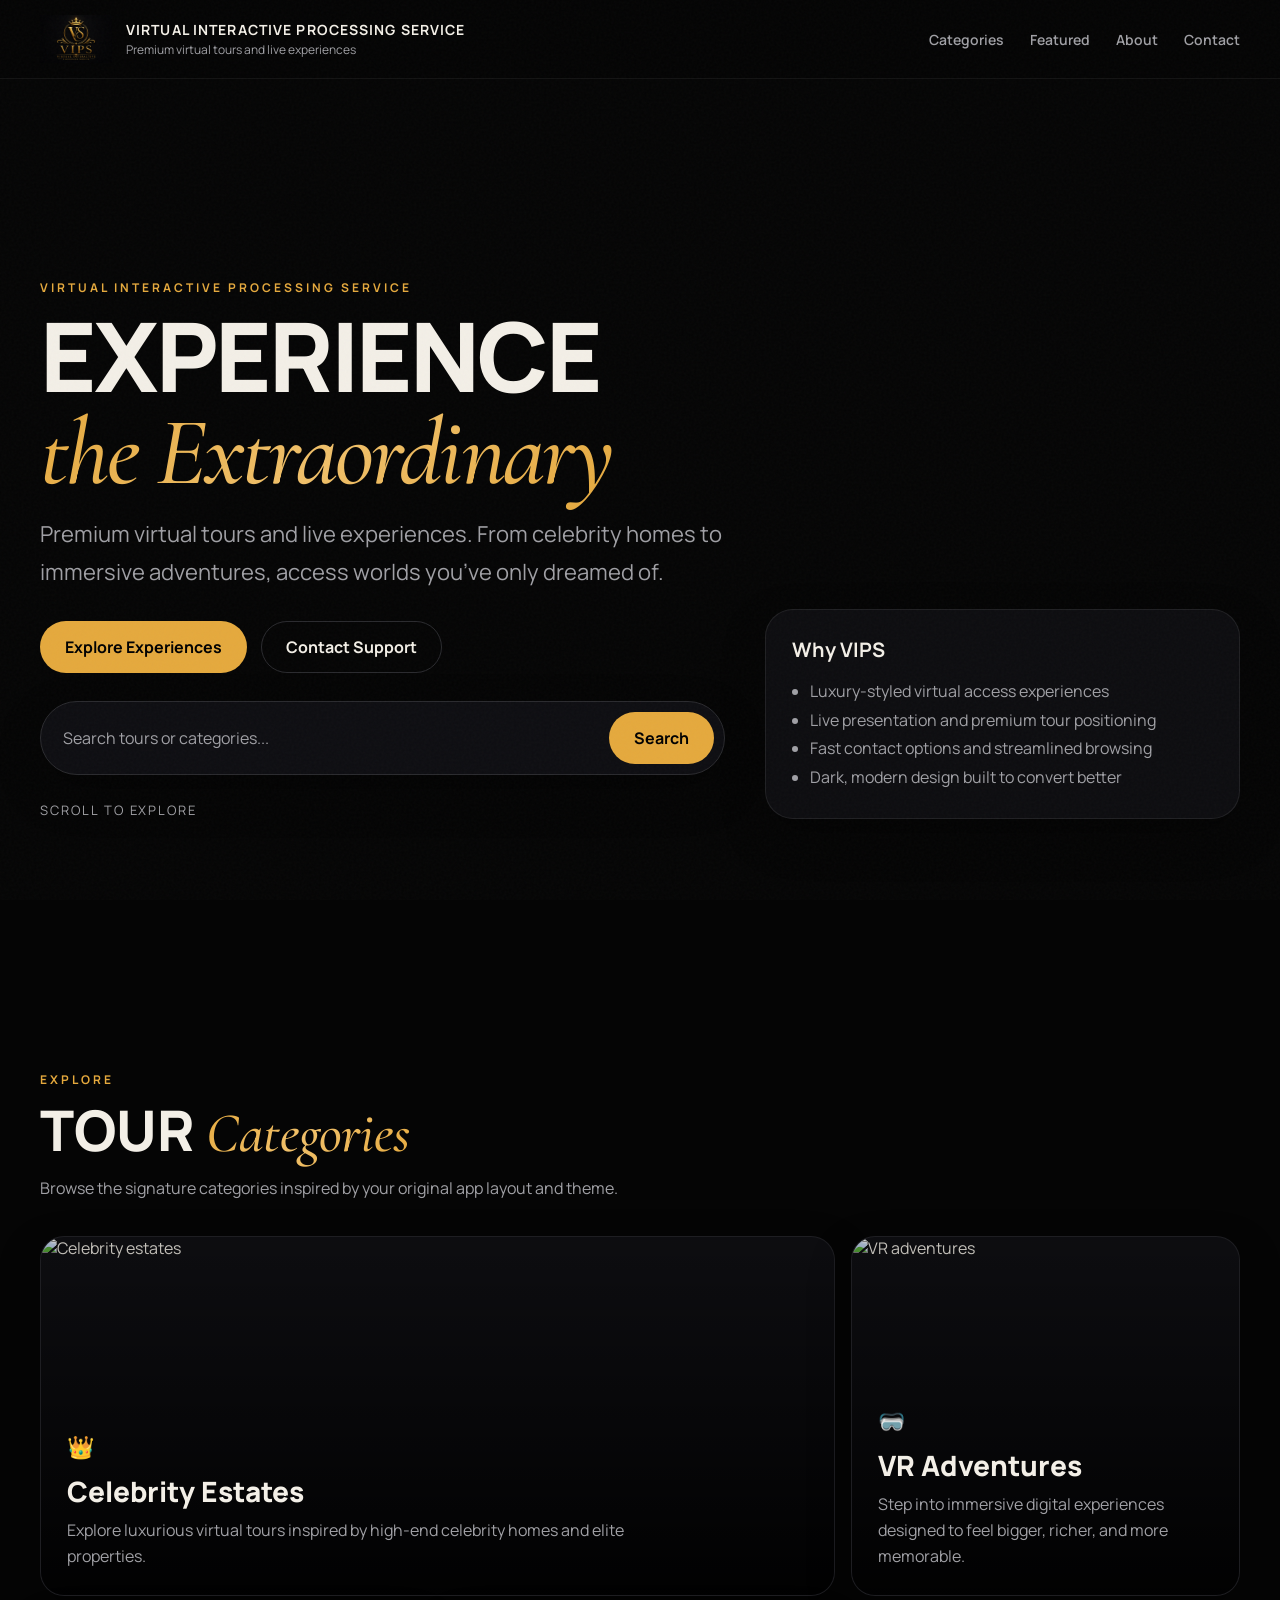
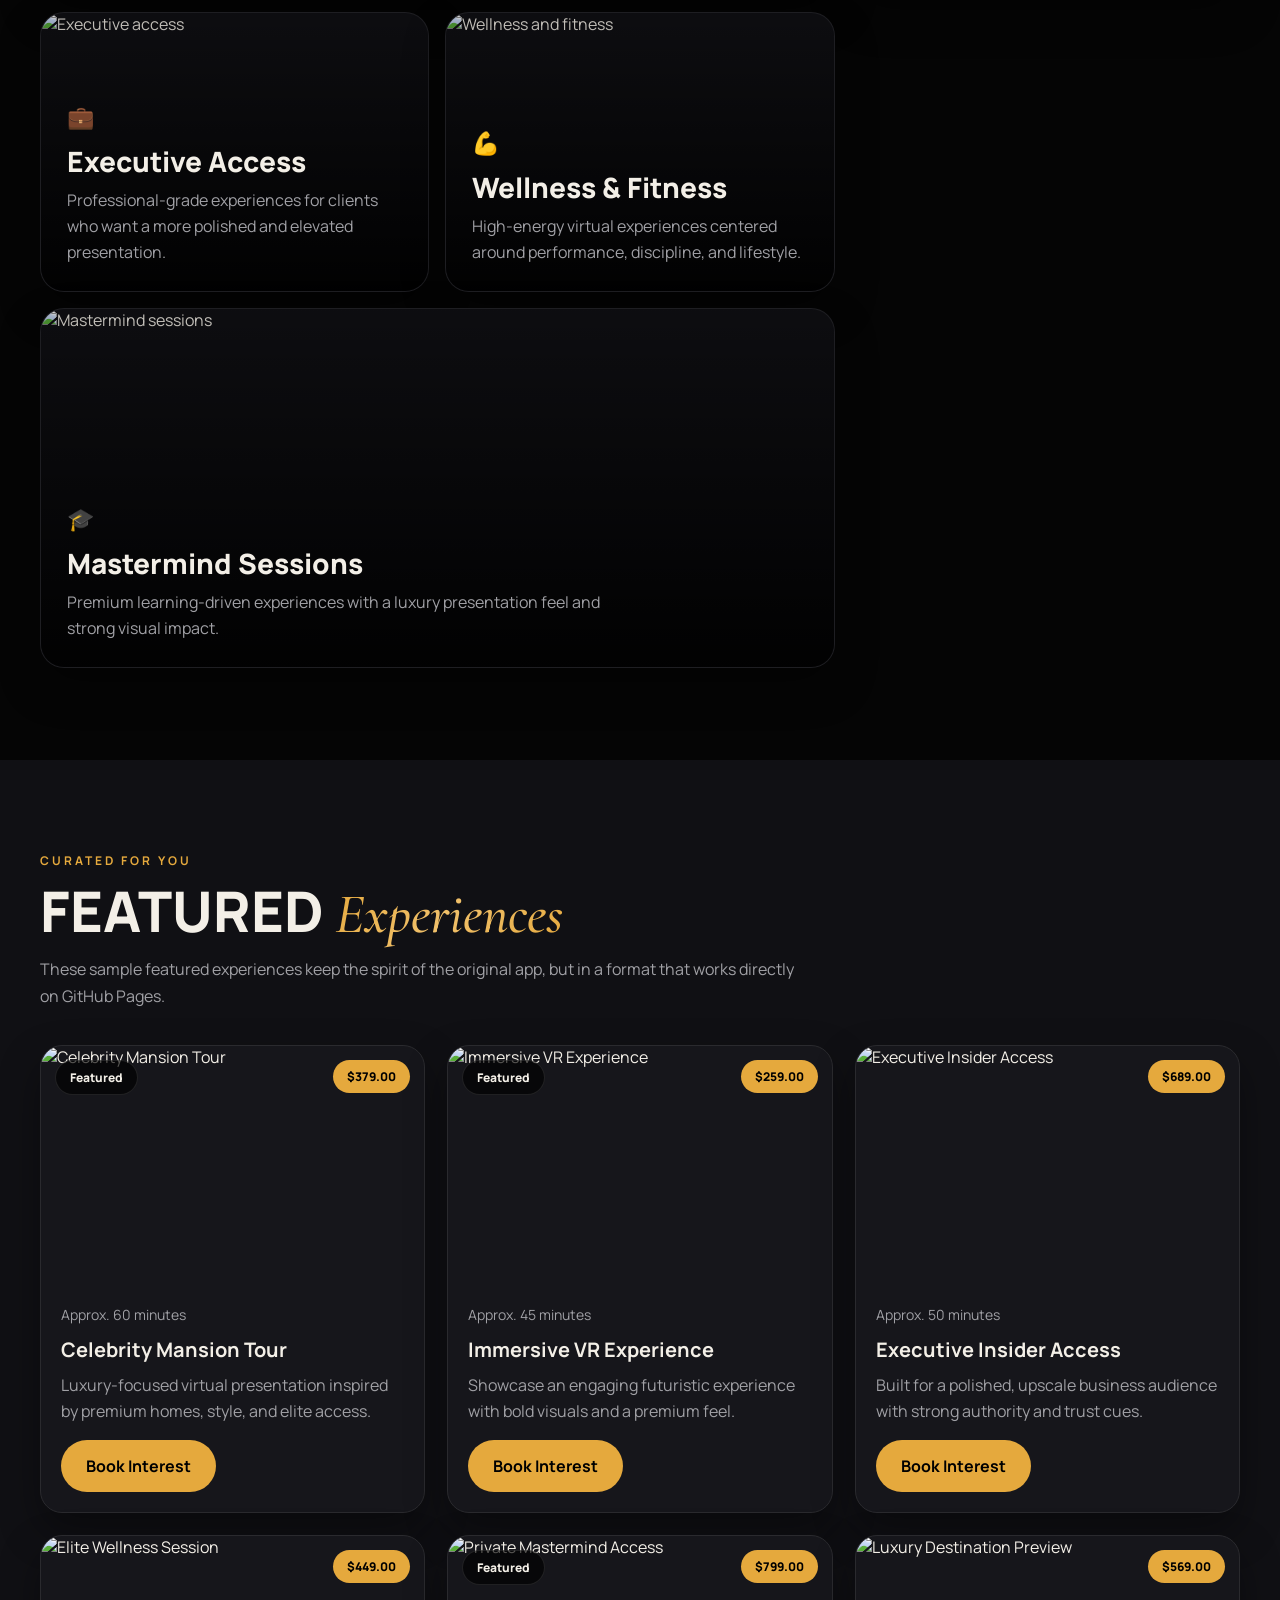
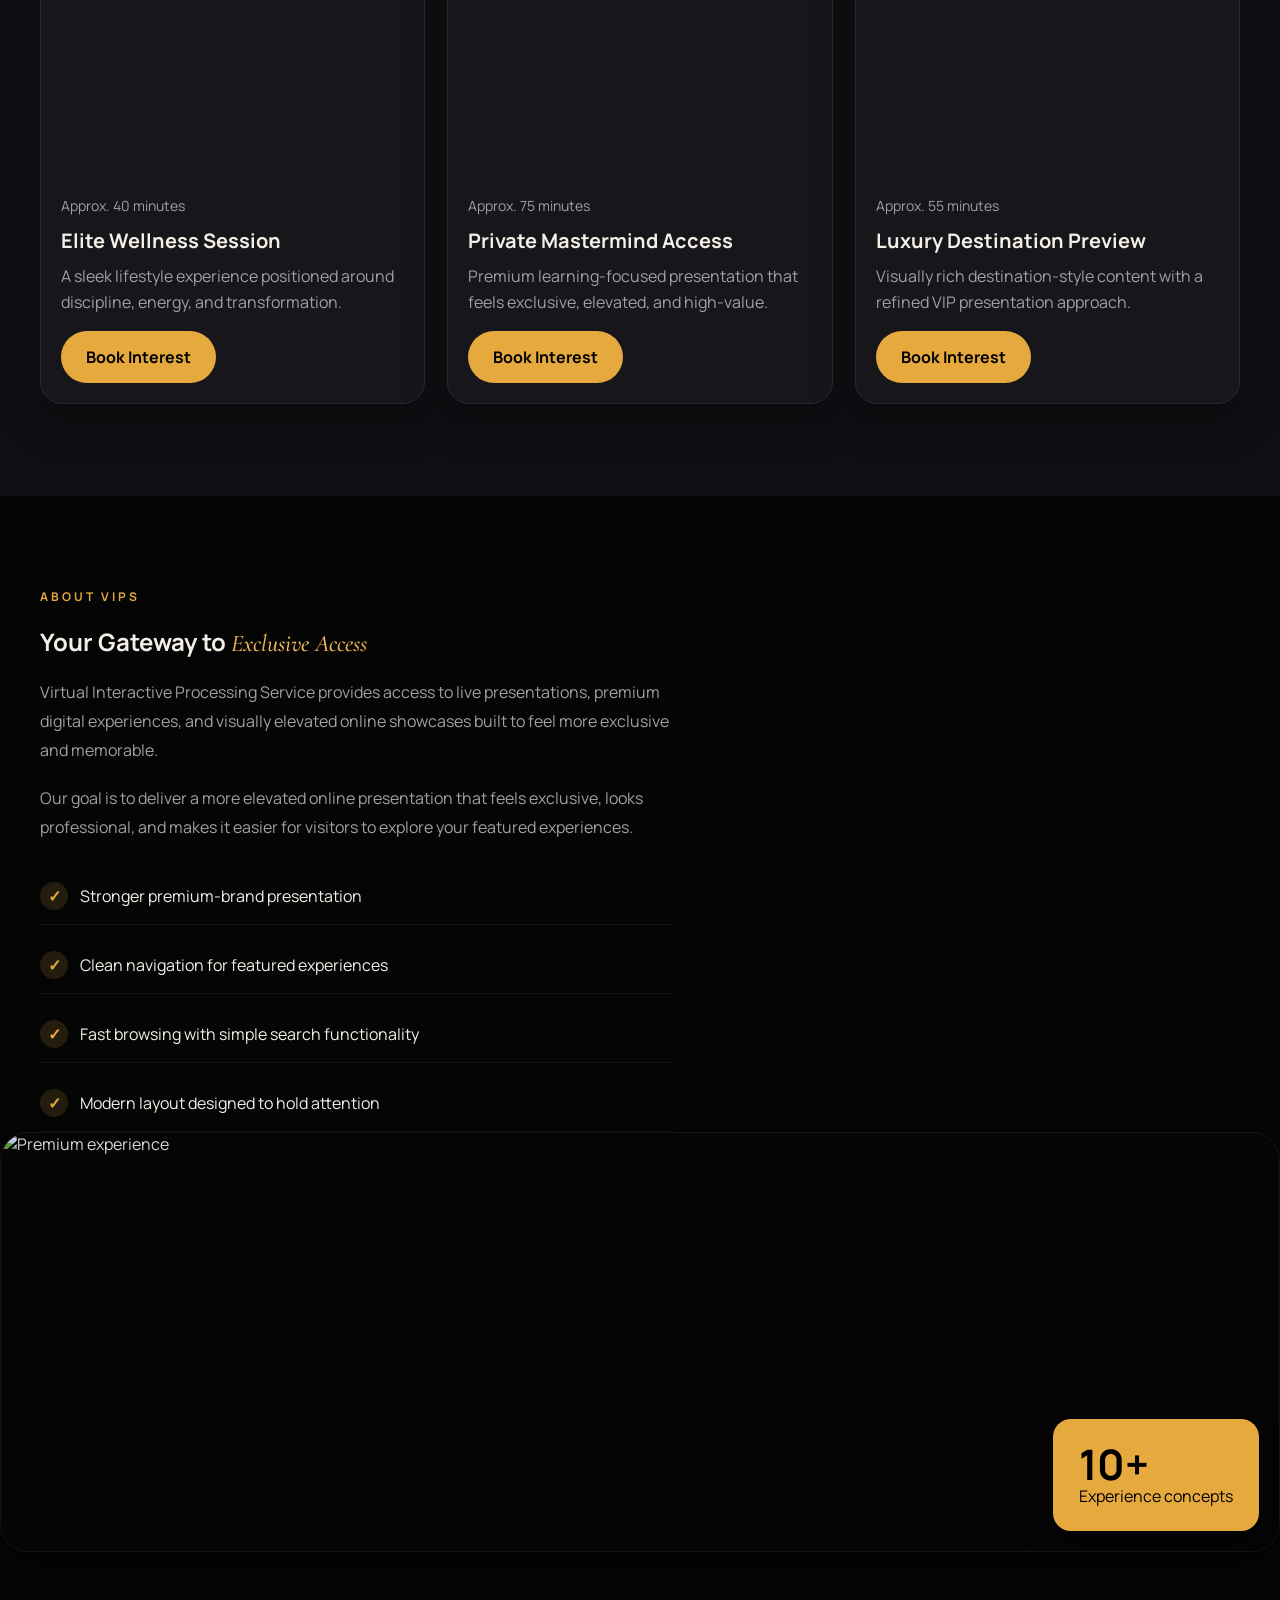
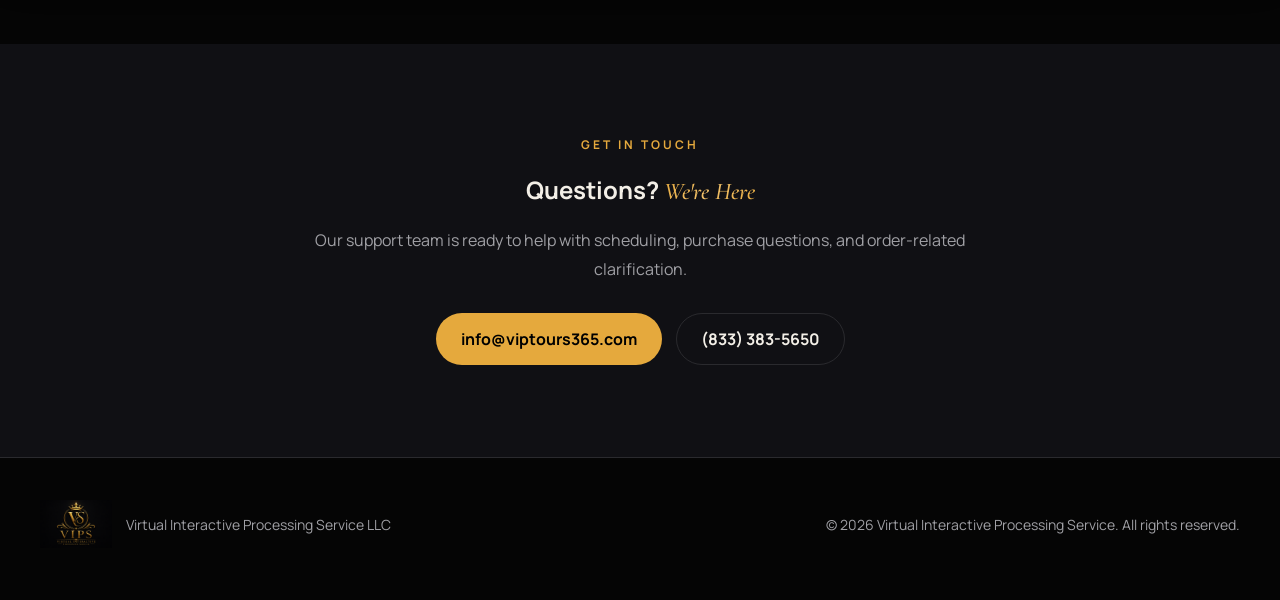
==== index.html @ 635c2eee "Update index.html" ====
<!DOCTYPE html>
<html lang="en">
<head>
  <meta charset="UTF-8" />
  <meta name="viewport" content="width=device-width, initial-scale=1.0" />
  <title>VIPS | Virtual Interactive Processing Service</title>
  <meta name="description" content="Premium virtual tours and live experiences by Virtual Interactive Processing Service." />
  <link rel="preconnect" href="https://fonts.googleapis.com">
  <link rel="preconnect" href="https://fonts.gstatic.com" crossorigin>
  <link href="https://fonts.googleapis.com/css2?family=Cormorant+Garamond:wght@400;500;600;700&family=Manrope:wght@300;400;500;600;700;800&display=swap" rel="stylesheet">
  <style>
    :root {
      --background: #050505;
      --surface: #101014;
      --surface-2: #16161b;
      --primary: #E5A93D;
      --secondary: #222226;
      --text-primary: #F3EFE7;
      --text-secondary: #A0A0A5;
      --border: #2A2A2E;
      --accent-hover: #F0C06A;
      --success: #6ee7b7;
      --danger: #f87171;
      --shadow: 0 18px 40px rgba(0,0,0,.35);
    }

    * { box-sizing: border-box; }

    html { scroll-behavior: smooth; }

    body {
      margin: 0;
      font-family: 'Manrope', sans-serif;
      background: var(--background);
      color: var(--text-primary);
      -webkit-font-smoothing: antialiased;
      -moz-osx-font-smoothing: grayscale;
      overflow-x: hidden;
    }

    body::before {
      content: "";
      position: fixed;
      inset: 0;
      pointer-events: none;
      opacity: 0.03;
      background-image: url("data:image/svg+xml,%3Csvg viewBox='0 0 400 400' xmlns='http://www.w3.org/2000/svg'%3E%3Cfilter id='noiseFilter'%3E%3CfeTurbulence type='fractalNoise' baseFrequency='0.9' numOctaves='4' stitchTiles='stitch'/%3E%3C/filter%3E%3Crect width='100%25' height='100%25' filter='url(%23noiseFilter)'/%3E%3C/svg%3E");
      z-index: 9999;
    }

    img {
      max-width: 100%;
      display: block;
    }

    a {
      color: inherit;
      text-decoration: none;
    }

    button, input {
      font: inherit;
    }

    .container {
      width: min(1200px, calc(100% - 40px));
      margin: 0 auto;
    }

    .font-heading {
      font-family: 'Manrope', sans-serif;
    }

    .font-elegant {
      font-family: 'Cormorant Garamond', serif;
    }

    .text-gold-gradient {
      background: linear-gradient(135deg, #E5A93D 0%, #F0C06A 50%, #E5A93D 100%);
      -webkit-background-clip: text;
      -webkit-text-fill-color: transparent;
      background-clip: text;
    }

    .section-label {
      font-size: 12px;
      text-transform: uppercase;
      letter-spacing: .25em;
      color: var(--primary);
      margin-bottom: 14px;
      font-weight: 700;
    }

    .btn-primary,
    .btn-secondary {
      display: inline-flex;
      align-items: center;
      justify-content: center;
      gap: 10px;
      border-radius: 999px;
      padding: 14px 24px;
      font-weight: 700;
      transition: .25s ease;
      cursor: pointer;
      border: 1px solid transparent;
    }

    .btn-primary {
      background: var(--primary);
      color: #000;
    }

    .btn-primary:hover {
      background: var(--accent-hover);
      transform: translateY(-2px);
    }

    .btn-secondary {
      background: transparent;
      color: var(--text-primary);
      border-color: var(--border);
    }

    .btn-secondary:hover {
      border-color: var(--primary);
      color: var(--primary);
      transform: translateY(-2px);
    }

    .site-header {
      position: sticky;
      top: 0;
      z-index: 1000;
      background: rgba(5,5,5,.82);
      backdrop-filter: blur(20px);
      -webkit-backdrop-filter: blur(20px);
      border-bottom: 1px solid rgba(255,255,255,.06);
    }

    .site-header .container {
      min-height: 78px;
      display: flex;
      align-items: center;
      justify-content: space-between;
      gap: 20px;
    }

    .brand {
      display: flex;
      align-items: center;
      gap: 14px;
      min-width: 0;
    }
  .site-logo {
    width: 72px;
    height: 72px;
    object-fit: contain;
    display: block;
  }
    
    .brand-mark {
      font-size: 34px;
      font-style: italic;
      line-height: 1;
    }

    .brand-text {
      display: flex;
      flex-direction: column;
      gap: 2px;
    }

    .brand-title {
      font-weight: 700;
      font-size: 14px;
      letter-spacing: .08em;
      text-transform: uppercase;
    }

    .brand-subtitle {
      color: var(--text-secondary);
      font-size: 12px;
    }

    .nav {
      display: flex;
      align-items: center;
      gap: 26px;
      flex-wrap: wrap;
      justify-content: flex-end;
    }

    .nav a {
      color: var(--text-secondary);
      font-weight: 600;
      font-size: 14px;
      transition: color .2s ease;
    }

    .nav a:hover {
      color: var(--primary);
    }

    .hero {
      position: relative;
      min-height: 100svh;
      display: flex;
      align-items: center;
      padding: 110px 0 70px;
      background:
        linear-gradient(to bottom, rgba(5,5,5,.35) 0%, rgba(5,5,5,.72) 56%, rgba(5,5,5,1) 100%),
        url('https://images.unsplash.com/photo-1588336443962-49d88df004a1?auto=format&fit=crop&w=1600&q=80') center/cover no-repeat;
    }

    .hero-grid {
      display: grid;
      grid-template-columns: 1.3fr .9fr;
      gap: 40px;
      align-items: end;
    }

    .hero-copy h1 {
      margin: 0 0 18px;
      font-size: clamp(48px, 8vw, 96px);
      line-height: .95;
      text-transform: uppercase;
      font-weight: 900;
      letter-spacing: -.03em;
    }

    .hero-copy p {
      color: var(--text-secondary);
      font-size: clamp(18px, 2.4vw, 22px);
      line-height: 1.7;
      max-width: 700px;
      margin: 0 0 30px;
    }

    .hero-actions {
      display: flex;
      flex-wrap: wrap;
      gap: 14px;
      margin-bottom: 28px;
    }

    .search-bar {
      display: flex;
      align-items: center;
      gap: 12px;
      width: min(760px, 100%);
      background: rgba(16,16,20,.92);
      border: 1px solid var(--border);
      border-radius: 999px;
      padding: 10px 10px 10px 20px;
      box-shadow: var(--shadow);
    }

    .search-bar input {
      flex: 1;
      min-width: 0;
      background: transparent;
      color: var(--text-primary);
      border: none;
      outline: none;
      font-size: 16px;
    }

    .search-bar input::placeholder {
      color: var(--text-secondary);
    }

    .hero-card {
      background: rgba(16,16,20,.82);
      border: 1px solid rgba(255,255,255,.08);
      border-radius: 28px;
      padding: 26px;
      box-shadow: var(--shadow);
    }

    .hero-card h3 {
      margin: 0 0 14px;
      font-size: 20px;
    }

    .hero-card ul {
      margin: 0;
      padding-left: 18px;
      color: var(--text-secondary);
      line-height: 1.8;
    }

    .scroll-indicator {
      margin-top: 26px;
      color: var(--text-secondary);
      font-size: 13px;
      letter-spacing: .15em;
      text-transform: uppercase;
    }

    section {
      padding: 92px 0;
    }

    .section-head {
      margin-bottom: 34px;
    }

    .section-head h2 {
      margin: 0;
      font-size: clamp(34px, 5vw, 56px);
      line-height: 1;
      font-weight: 900;
      text-transform: uppercase;
    }

    .section-head p {
      color: var(--text-secondary);
      max-width: 760px;
      line-height: 1.7;
      margin-top: 14px;
    }

    .bento-grid {
      display: grid;
      grid-template-columns: repeat(12, 1fr);
      gap: 16px;
    }

    .category-card {
      position: relative;
      overflow: hidden;
      border-radius: 24px;
      min-height: 280px;
      background: var(--surface);
      border: 1px solid rgba(255,255,255,.06);
      box-shadow: var(--shadow);
      display: flex;
      align-items: end;
      transition: transform .3s ease, box-shadow .3s ease;
    }

    .category-card:hover {
      transform: translateY(-4px);
      box-shadow: 0 24px 48px rgba(0,0,0,.45);
    }

    .category-card.large {
      grid-column: span 8;
      min-height: 360px;
    }

    .category-card.small {
      grid-column: span 4;
    }

    .category-card img {
      position: absolute;
      inset: 0;
      width: 100%;
      height: 100%;
      object-fit: cover;
      transition: transform .6s ease;
    }

    .category-card:hover img {
      transform: scale(1.05);
    }

    .category-card::after {
      content: "";
      position: absolute;
      inset: 0;
      background: linear-gradient(to top, rgba(0,0,0,.92), rgba(0,0,0,.18));
    }

    .category-content {
      position: relative;
      z-index: 1;
      padding: 26px;
      width: 100%;
    }

    .category-icon {
      font-size: 22px;
      margin-bottom: 10px;
    }

    .category-content h3 {
      margin: 0 0 8px;
      font-size: 28px;
      font-weight: 800;
    }

    .category-content p {
      margin: 0;
      color: var(--text-secondary);
      max-width: 560px;
      line-height: 1.6;
    }

    .featured {
      background: var(--surface);
    }

    .tour-grid {
      display: grid;
      grid-template-columns: repeat(3, 1fr);
      gap: 22px;
    }

    .tour-card {
      background: var(--surface-2);
      border: 1px solid var(--border);
      border-radius: 22px;
      overflow: hidden;
      box-shadow: var(--shadow);
      transition: transform .25s ease, border-color .25s ease;
    }

    .tour-card:hover {
      transform: translateY(-4px);
      border-color: rgba(229,169,61,.35);
    }

    .tour-card-image {
      position: relative;
      aspect-ratio: 16/10;
      overflow: hidden;
    }

    .tour-card-image img {
      width: 100%;
      height: 100%;
      object-fit: cover;
      transition: transform .5s ease;
    }

    .tour-card:hover .tour-card-image img {
      transform: scale(1.05);
    }

    .price-tag,
    .featured-tag {
      position: absolute;
      top: 14px;
      padding: 8px 14px;
      border-radius: 999px;
      font-size: 12px;
      font-weight: 800;
    }

    .price-tag {
      right: 14px;
      background: var(--primary);
      color: #000;
    }

    .featured-tag {
      left: 14px;
      background: rgba(0,0,0,.65);
      color: var(--text-primary);
      border: 1px solid rgba(255,255,255,.1);
    }

    .tour-body {
      padding: 20px;
    }

    .tour-meta {
      color: var(--text-secondary);
      font-size: 14px;
      margin-bottom: 12px;
    }

    .tour-card h3 {
      margin: 0 0 10px;
      font-size: 20px;
    }

    .tour-card p {
      margin: 0 0 16px;
      color: var(--text-secondary);
      line-height: 1.6;
    }

    .tour-actions {
      display: flex;
      gap: 10px;
      flex-wrap: wrap;
    }

    .about-grid {
      display: grid;
      grid-template-columns: 1.1fr .9fr;
      gap: 50px;
      align-items: center;
    }

    .about-copy p {
      color: var(--text-secondary);
      line-height: 1.8;
      margin-bottom: 20px;
    }

    .highlight-list {
      display: grid;
      gap: 12px;
      margin-top: 26px;
    }

    .highlight-item {
      display: flex;
      align-items: center;
      gap: 12px;
      padding: 14px 0;
      border-bottom: 1px solid rgba(255,255,255,.06);
      color: var(--text-primary);
    }

    .check {
      width: 28px;
      height: 28px;
      border-radius: 50%;
      display: inline-flex;
      align-items: center;
      justify-content: center;
      background: rgba(229,169,61,.14);
      color: var(--primary);
      flex: 0 0 auto;
      font-weight: 800;
    }

    .about-visual {
      position: relative;
      min-height: 420px;
      border-radius: 28px;
      overflow: hidden;
      box-shadow: var(--shadow);
      border: 1px solid rgba(255,255,255,.06);
    }

    .about-visual img {
      position: absolute;
      inset: 0;
      width: 100%;
      height: 100%;
      object-fit: cover;
    }

    .about-visual::after {
      content: "";
      position: absolute;
      inset: 0;
      background: linear-gradient(to top, rgba(5,5,5,.88), rgba(5,5,5,.08));
    }

    .stat-box {
      position: absolute;
      right: 20px;
      bottom: 20px;
      z-index: 1;
      background: var(--primary);
      color: #000;
      padding: 24px 26px;
      border-radius: 18px;
      min-width: 150px;
      box-shadow: 0 18px 30px rgba(0,0,0,.35);
    }

    .stat-box strong {
      display: block;
      font-size: 42px;
      line-height: 1;
    }

    .contact {
      background: var(--surface);
      text-align: center;
    }

    .contact p {
      color: var(--text-secondary);
      max-width: 700px;
      margin: 14px auto 30px;
      line-height: 1.8;
    }

    .contact-actions {
      display: flex;
      flex-wrap: wrap;
      justify-content: center;
      gap: 14px;
    }

    .site-footer {
      padding: 30px 0 40px;
      border-top: 1px solid var(--border);
    }

    .footer-row {
      display: flex;
      align-items: center;
      justify-content: space-between;
      gap: 16px;
      flex-wrap: wrap;
    }

    .footer-row p,
    .footer-row span {
      color: var(--text-secondary);
      font-size: 14px;
      margin: 0;
    }

    .hidden {
      display: none !important;
    }

    .empty-state {
      padding: 26px;
      background: rgba(255,255,255,.03);
      border: 1px solid rgba(255,255,255,.06);
      border-radius: 18px;
      color: var(--text-secondary);
      text-align: center;
      margin-top: 18px;
    }

    @media (max-width: 1024px) {
      .hero-grid,
      .about-grid {
        grid-template-columns: 1fr;
      }

      .category-card.large,
      .category-card.small {
        grid-column: span 6;
      }

      .tour-grid {
        grid-template-columns: repeat(2, 1fr);
      }

      .nav {
        gap: 16px;
      }
    }

    @media (max-width: 720px) {
      .site-header .container {
        padding-top: 12px;
        padding-bottom: 12px;
        align-items: flex-start;
        flex-direction: column;
      }

      .nav {
        width: 100%;
        justify-content: flex-start;
      }

      .hero {
        padding-top: 160px;
      }

      .search-bar {
        flex-direction: column;
        align-items: stretch;
        border-radius: 22px;
        padding: 14px;
      }

      .search-bar .btn-primary {
        width: 100%;
      }

      .category-card.large,
      .category-card.small {
        grid-column: span 12;
      }

      .tour-grid {
        grid-template-columns: 1fr;
      }

      .contact-actions {
        flex-direction: column;
      }

      .contact-actions a {
        width: 100%;
      }
    }
  </style>
</head>
<body>
  <header class="site-header">
    <div class="container">
      <a href="#top" class="brand">
  <img src="ChatGPT Image Apr 18, 2026, 11_50_18 PM.png" alt="VIPS logo" class="site-logo">
  <div class="brand-text">
    <div class="brand-title">Virtual Interactive Processing Service</div>
    <div class="brand-subtitle">Premium virtual tours and live experiences</div>
  </div>
</a>

      <nav class="nav">
        <a href="#categories">Categories</a>
        <a href="#featured">Featured</a>
        <a href="#about">About</a>
        <a href="#contact">Contact</a>
      </nav>
    </div>
  </header>

  <main id="top">
    <section class="hero">
      <div class="container hero-grid">
        <div class="hero-copy">
          <div class="section-label">Virtual Interactive Processing Service</div>
          <h1 class="font-heading">
            <span>Experience</span><br>
            <span class="font-elegant text-gold-gradient" style="text-transform:none; font-weight:500; font-style:italic;">the Extraordinary</span>
          </h1>
          <p>
            Premium virtual tours and live experiences. From celebrity homes to immersive adventures, access worlds you’ve only dreamed of.
          </p>

          <div class="hero-actions">
            <a class="btn-primary" href="#featured">Explore Experiences</a>
            <a class="btn-secondary" href="#contact">Contact Support</a>
          </div>

          <form class="search-bar" id="searchForm">
            <input type="text" id="searchInput" placeholder="Search tours or categories..." />
            <button type="submit" class="btn-primary">Search</button>
          </form>

          <div class="scroll-indicator">Scroll to explore</div>
        </div>

        <aside class="hero-card">
          <h3>Why VIPS</h3>
          <ul>
            <li>Luxury-styled virtual access experiences</li>
            <li>Live presentation and premium tour positioning</li>
            <li>Fast contact options and streamlined browsing</li>
            <li>Dark, modern design built to convert better</li>
          </ul>
        </aside>
      </div>
    </section>

    <section id="categories">
      <div class="container">
        <div class="section-head">
          <div class="section-label">Explore</div>
          <h2 class="font-heading">Tour <span class="font-elegant text-gold-gradient" style="text-transform:none; font-weight:500; font-style:italic;">Categories</span></h2>
          <p>Browse the signature categories inspired by your original app layout and theme.</p>
        </div>

        <div class="bento-grid" id="categoryGrid">
          <article class="category-card large searchable" data-search="celebrity estates celebrity homes luxury mansions">
            <img src="https://images.unsplash.com/photo-1511818966892-d7d671e672a2?auto=format&fit=crop&w=1200&q=80" alt="Celebrity estates" />
            <div class="category-content">
              <div class="category-icon">👑</div>
              <h3>Celebrity Estates</h3>
              <p>Explore luxurious virtual tours inspired by high-end celebrity homes and elite properties.</p>
            </div>
          </article>

          <article class="category-card small searchable" data-search="virtual reality vr immersive adventures">
            <img src="https://images.unsplash.com/photo-1593508512255-86ab42a8e620?auto=format&fit=crop&w=1200&q=80" alt="VR adventures" />
            <div class="category-content">
              <div class="category-icon">🥽</div>
              <h3>VR Adventures</h3>
              <p>Step into immersive digital experiences designed to feel bigger, richer, and more memorable.</p>
            </div>
          </article>

          <article class="category-card small searchable" data-search="business executive leadership experiences">
            <img src="https://images.unsplash.com/photo-1552664730-d307ca884978?auto=format&fit=crop&w=1200&q=80" alt="Executive access" />
            <div class="category-content">
              <div class="category-icon">💼</div>
              <h3>Executive Access</h3>
              <p>Professional-grade experiences for clients who want a more polished and elevated presentation.</p>
            </div>
          </article>

          <article class="category-card small searchable" data-search="wellness fitness training coaching">
            <img src="https://images.unsplash.com/photo-1517836357463-d25dfeac3438?auto=format&fit=crop&w=1200&q=80" alt="Wellness and fitness" />
            <div class="category-content">
              <div class="category-icon">💪</div>
              <h3>Wellness & Fitness</h3>
              <p>High-energy virtual experiences centered around performance, discipline, and lifestyle.</p>
            </div>
          </article>

          <article class="category-card large searchable" data-search="education learning mastermind premium coaching">
            <img src="https://images.unsplash.com/photo-1522202176988-66273c2fd55f?auto=format&fit=crop&w=1200&q=80" alt="Mastermind sessions" />
            <div class="category-content">
              <div class="category-icon">🎓</div>
              <h3>Mastermind Sessions</h3>
              <p>Premium learning-driven experiences with a luxury presentation feel and strong visual impact.</p>
            </div>
          </article>
        </div>
        <div id="categoryEmpty" class="empty-state hidden">No categories matched that search.</div>
      </div>
    </section>

    <section class="featured" id="featured">
      <div class="container">
        <div class="section-head">
          <div class="section-label">Curated For You</div>
          <h2 class="font-heading">Featured <span class="font-elegant text-gold-gradient" style="text-transform:none; font-weight:500; font-style:italic;">Experiences</span></h2>
          <p>These sample featured experiences keep the spirit of the original app, but in a format that works directly on GitHub Pages.</p>
        </div>

        <div class="tour-grid" id="tourGrid">
          <article class="tour-card searchable" data-search="celebrity mansion luxury home tour estate">
            <div class="tour-card-image">
              <img src="https://images.unsplash.com/photo-1600585154526-990dced4db0d?auto=format&fit=crop&w=1200&q=80" alt="Celebrity Mansion Tour" />
              <div class="featured-tag">Featured</div>
              <div class="price-tag">$379.00</div>
            </div>
            <div class="tour-body">
              <div class="tour-meta">Approx. 60 minutes</div>
              <h3>Celebrity Mansion Tour</h3>
              <p>Luxury-focused virtual presentation inspired by premium homes, style, and elite access.</p>
              <div class="tour-actions">
                <a class="btn-primary" href="#contact">Book Interest</a>
              </div>
            </div>
          </article>

          <article class="tour-card searchable" data-search="vr headset futuristic immersive digital">
            <div class="tour-card-image">
              <img src="https://images.unsplash.com/photo-1626379953822-baec19c3accd?auto=format&fit=crop&w=1200&q=80" alt="Immersive VR Experience" />
              <div class="featured-tag">Featured</div>
              <div class="price-tag">$259.00</div>
            </div>
            <div class="tour-body">
              <div class="tour-meta">Approx. 45 minutes</div>
              <h3>Immersive VR Experience</h3>
              <p>Showcase an engaging futuristic experience with bold visuals and a premium feel.</p>
              <div class="tour-actions">
                <a class="btn-primary" href="#contact">Book Interest</a>
              </div>
            </div>
          </article>

          <article class="tour-card searchable" data-search="business executive behind the scenes corporate">
            <div class="tour-card-image">
              <img src="https://images.unsplash.com/photo-1497366754035-f200968a6e72?auto=format&fit=crop&w=1200&q=80" alt="Executive Insider Access" />
              <div class="price-tag">$689.00</div>
            </div>
            <div class="tour-body">
              <div class="tour-meta">Approx. 50 minutes</div>
              <h3>Executive Insider Access</h3>
              <p>Built for a polished, upscale business audience with strong authority and trust cues.</p>
              <div class="tour-actions">
                <a class="btn-primary" href="#contact">Book Interest</a>
              </div>
            </div>
          </article>

          <article class="tour-card searchable" data-search="wellness elite performance fitness">
            <div class="tour-card-image">
              <img src="https://images.unsplash.com/photo-1518611012118-696072aa579a?auto=format&fit=crop&w=1200&q=80" alt="Elite Wellness Session" />
              <div class="price-tag">$449.00</div>
            </div>
            <div class="tour-body">
              <div class="tour-meta">Approx. 40 minutes</div>
              <h3>Elite Wellness Session</h3>
              <p>A sleek lifestyle experience positioned around discipline, energy, and transformation.</p>
              <div class="tour-actions">
                <a class="btn-primary" href="#contact">Book Interest</a>
              </div>
            </div>
          </article>

          <article class="tour-card searchable" data-search="mastermind learning coaching strategy">
            <div class="tour-card-image">
              <img src="https://images.unsplash.com/photo-1529390079861-591de354faf5?auto=format&fit=crop&w=1200&q=80" alt="Private Mastermind Access" />
              <div class="featured-tag">Featured</div>
              <div class="price-tag">$799.00</div>
            </div>
            <div class="tour-body">
              <div class="tour-meta">Approx. 75 minutes</div>
              <h3>Private Mastermind Access</h3>
              <p>Premium learning-focused presentation that feels exclusive, elevated, and high-value.</p>
              <div class="tour-actions">
                <a class="btn-primary" href="#contact">Book Interest</a>
              </div>
            </div>
          </article>

          <article class="tour-card searchable" data-search="luxury destination travel style vip">
            <div class="tour-card-image">
              <img src="https://images.unsplash.com/photo-1507525428034-b723cf961d3e?auto=format&fit=crop&w=1200&q=80" alt="Luxury Destination Preview" />
              <div class="price-tag">$569.00</div>
            </div>
            <div class="tour-body">
              <div class="tour-meta">Approx. 55 minutes</div>
              <h3>Luxury Destination Preview</h3>
              <p>Visually rich destination-style content with a refined VIP presentation approach.</p>
              <div class="tour-actions">
                <a class="btn-primary" href="#contact">Book Interest</a>
              </div>
            </div>
          </article>
        </div>
        <div id="tourEmpty" class="empty-state hidden">No featured experiences matched that search.</div>
      </div>
    </section>

    <section id="about">
      <div class="container about-grid">
        <div class="about-copy">
          <div class="section-label">About VIPS</div>
          <h2 class="font-heading">Your Gateway to <span class="font-elegant text-gold-gradient" style="text-transform:none; font-weight:500; font-style:italic;">Exclusive Access</span></h2>
          <p>
            Virtual Interactive Processing Service provides access to live presentations, premium digital experiences, and visually elevated online showcases built to feel more exclusive and memorable.
          </p>
          <p>
            <p>
  Our goal is to deliver a more elevated online presentation that feels exclusive, looks professional, and makes it easier for visitors to explore your featured experiences.
</p>

<div class="highlight-list">
  <div class="highlight-item"><span class="check">✓</span><span>Stronger premium-brand presentation</span></div>
  <div class="highlight-item"><span class="check">✓</span><span>Clean navigation for featured experiences</span></div>
  <div class="highlight-item"><span class="check">✓</span><span>Fast browsing with simple search functionality</span></div>
  <div class="highlight-item"><span class="check">✓</span><span>Modern layout designed to hold attention</span></div>
</div>
          </div>
        </div>

        <div class="about-visual">
          <img src="https://images.unsplash.com/photo-1647101734210-ff5d79813069?auto=format&fit=crop&w=1200&q=80" alt="Premium experience" />
          <div class="stat-box">
            <strong>10+</strong>
            <span>Experience concepts</span>
          </div>
        </div>
      </div>
    </section>

    <section class="contact" id="contact">
      <div class="container">
        <div class="section-label">Get In Touch</div>
        <h2 class="font-heading">Questions? <span class="font-elegant text-gold-gradient" style="text-transform:none; font-weight:500; font-style:italic;">We're Here</span></h2>
        <p>
          Our support team is ready to help with scheduling, purchase questions, and order-related clarification.
        </p>
        <div class="contact-actions">
          <a class="btn-primary" href="mailto:info@viptours365.com">info@viptours365.com</a>
          <a class="btn-secondary" href="tel:8333835650">(833) 383-5650</a>
        </div>
      </div>
    </section>
  </main>

  <footer class="site-footer">
    <div class="container footer-row">
      <div class="brand">
        <img src="ChatGPT Image Apr 18, 2026, 11_50_18 PM.png" alt="VIPS logo" class="site-logo">
        <span>Virtual Interactive Processing Service LLC</span>
      </div>
      <p>© 2026 Virtual Interactive Processing Service. All rights reserved.</p>
    </div>
  </footer>

  <script>
    const searchForm = document.getElementById('searchForm');
    const searchInput = document.getElementById('searchInput');
    const searchables = document.querySelectorAll('.searchable');
    const categoryGrid = document.getElementById('categoryGrid');
    const tourGrid = document.getElementById('tourGrid');
    const categoryEmpty = document.getElementById('categoryEmpty');
    const tourEmpty = document.getElementById('tourEmpty');

    function runSearch(query) {
      const q = query.trim().toLowerCase();
      let visibleCategories = 0;
      let visibleTours = 0;

      searchables.forEach(item => {
        const haystack = item.dataset.search.toLowerCase();
        const match = !q || haystack.includes(q);
        item.classList.toggle('hidden', !match);

        if (match && categoryGrid.contains(item)) visibleCategories++;
        if (match && tourGrid.contains(item)) visibleTours++;
      });

      categoryEmpty.classList.toggle('hidden', visibleCategories > 0 || !q);
      tourEmpty.classList.toggle('hidden', visibleTours > 0 || !q);

      if (q) {
        document.getElementById('featured').scrollIntoView({ behavior: 'smooth', block: 'start' });
      }
    }

    searchForm.addEventListener('submit', function (e) {
      e.preventDefault();
      runSearch(searchInput.value);
    });
  </script>
</body>
</html>
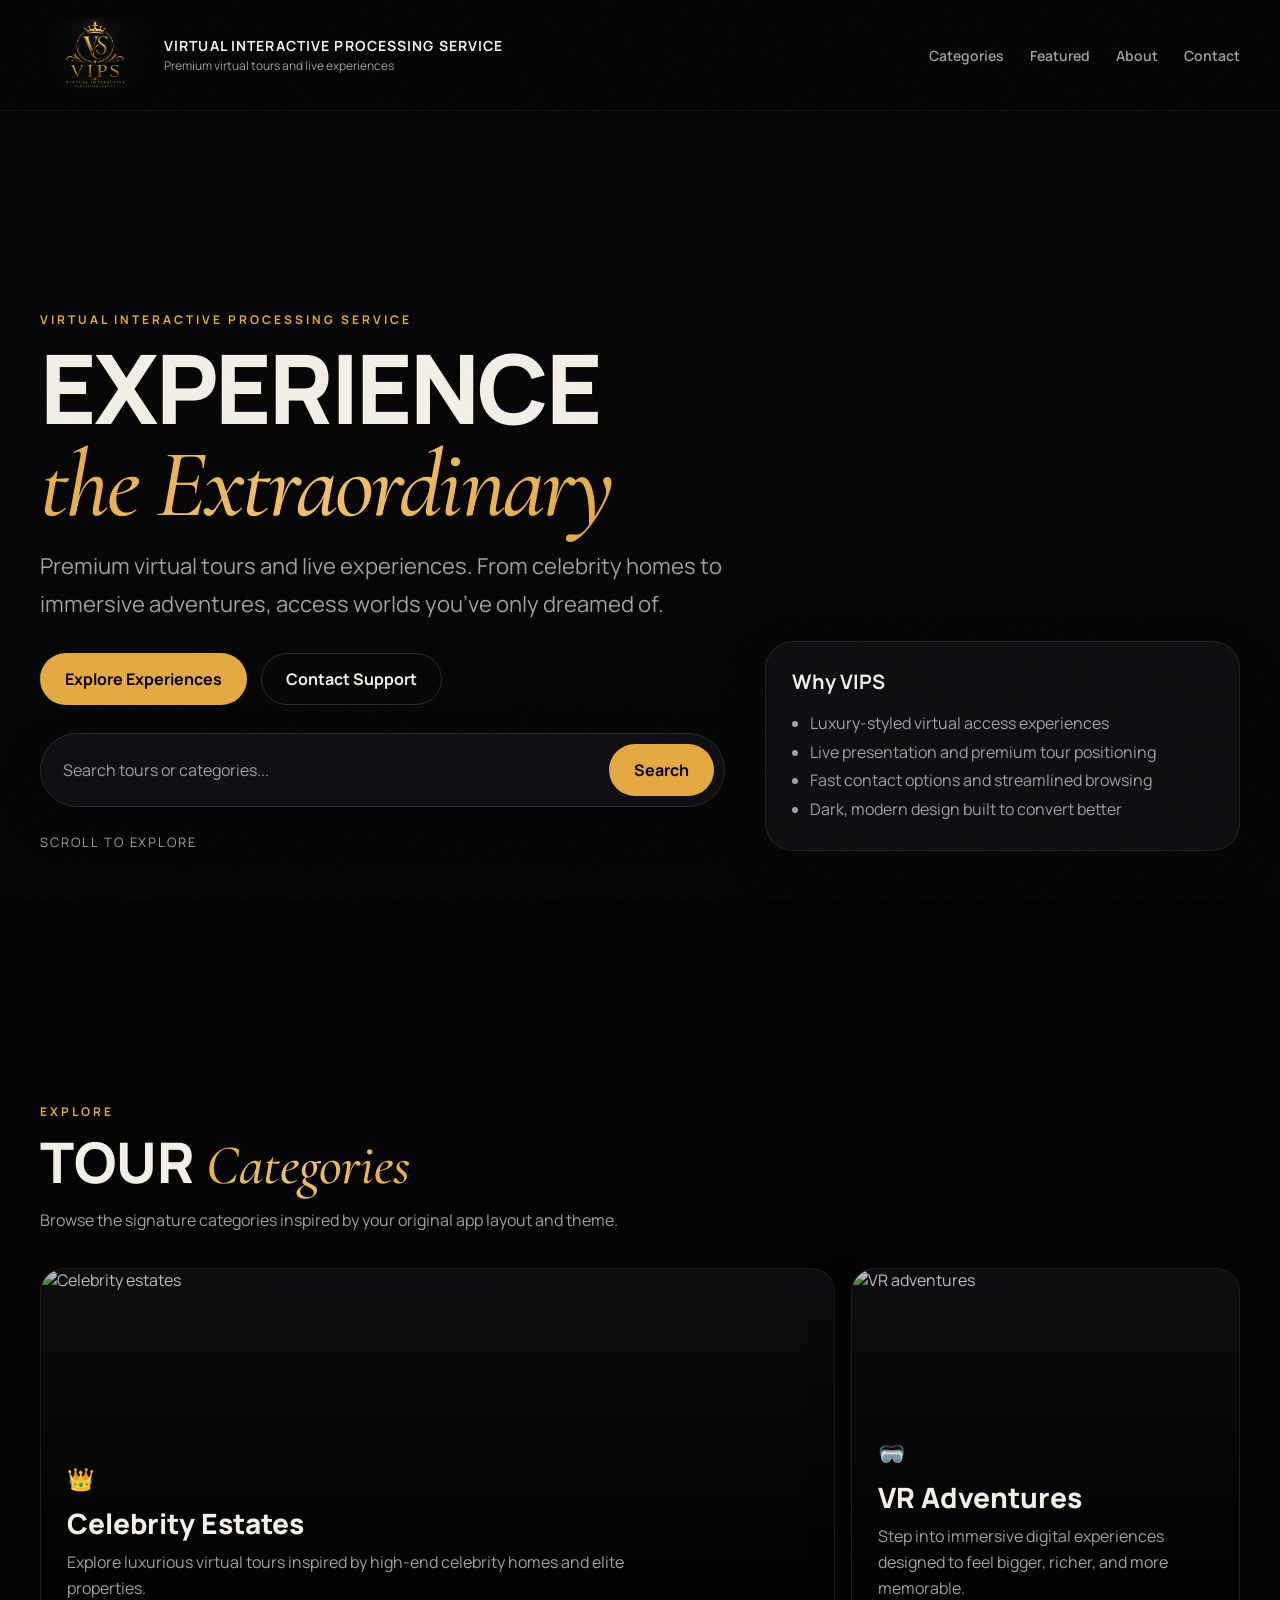
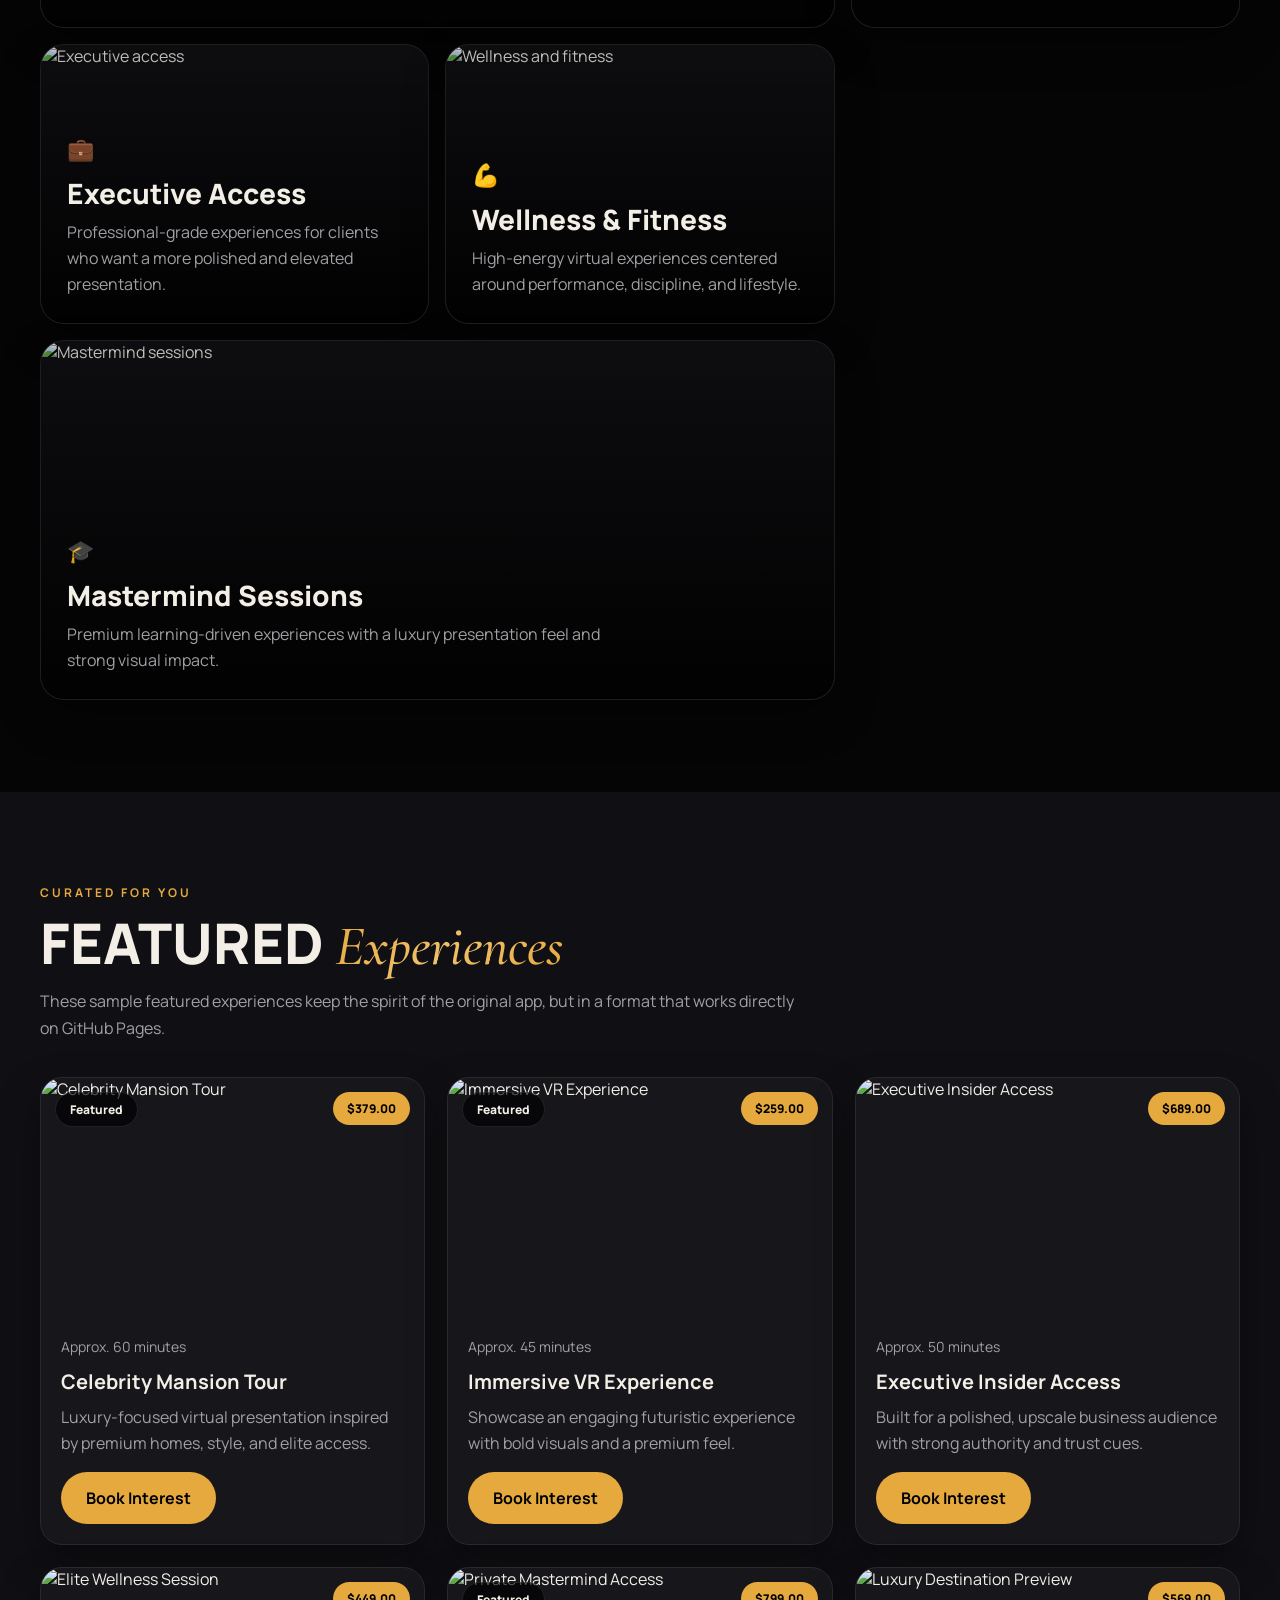
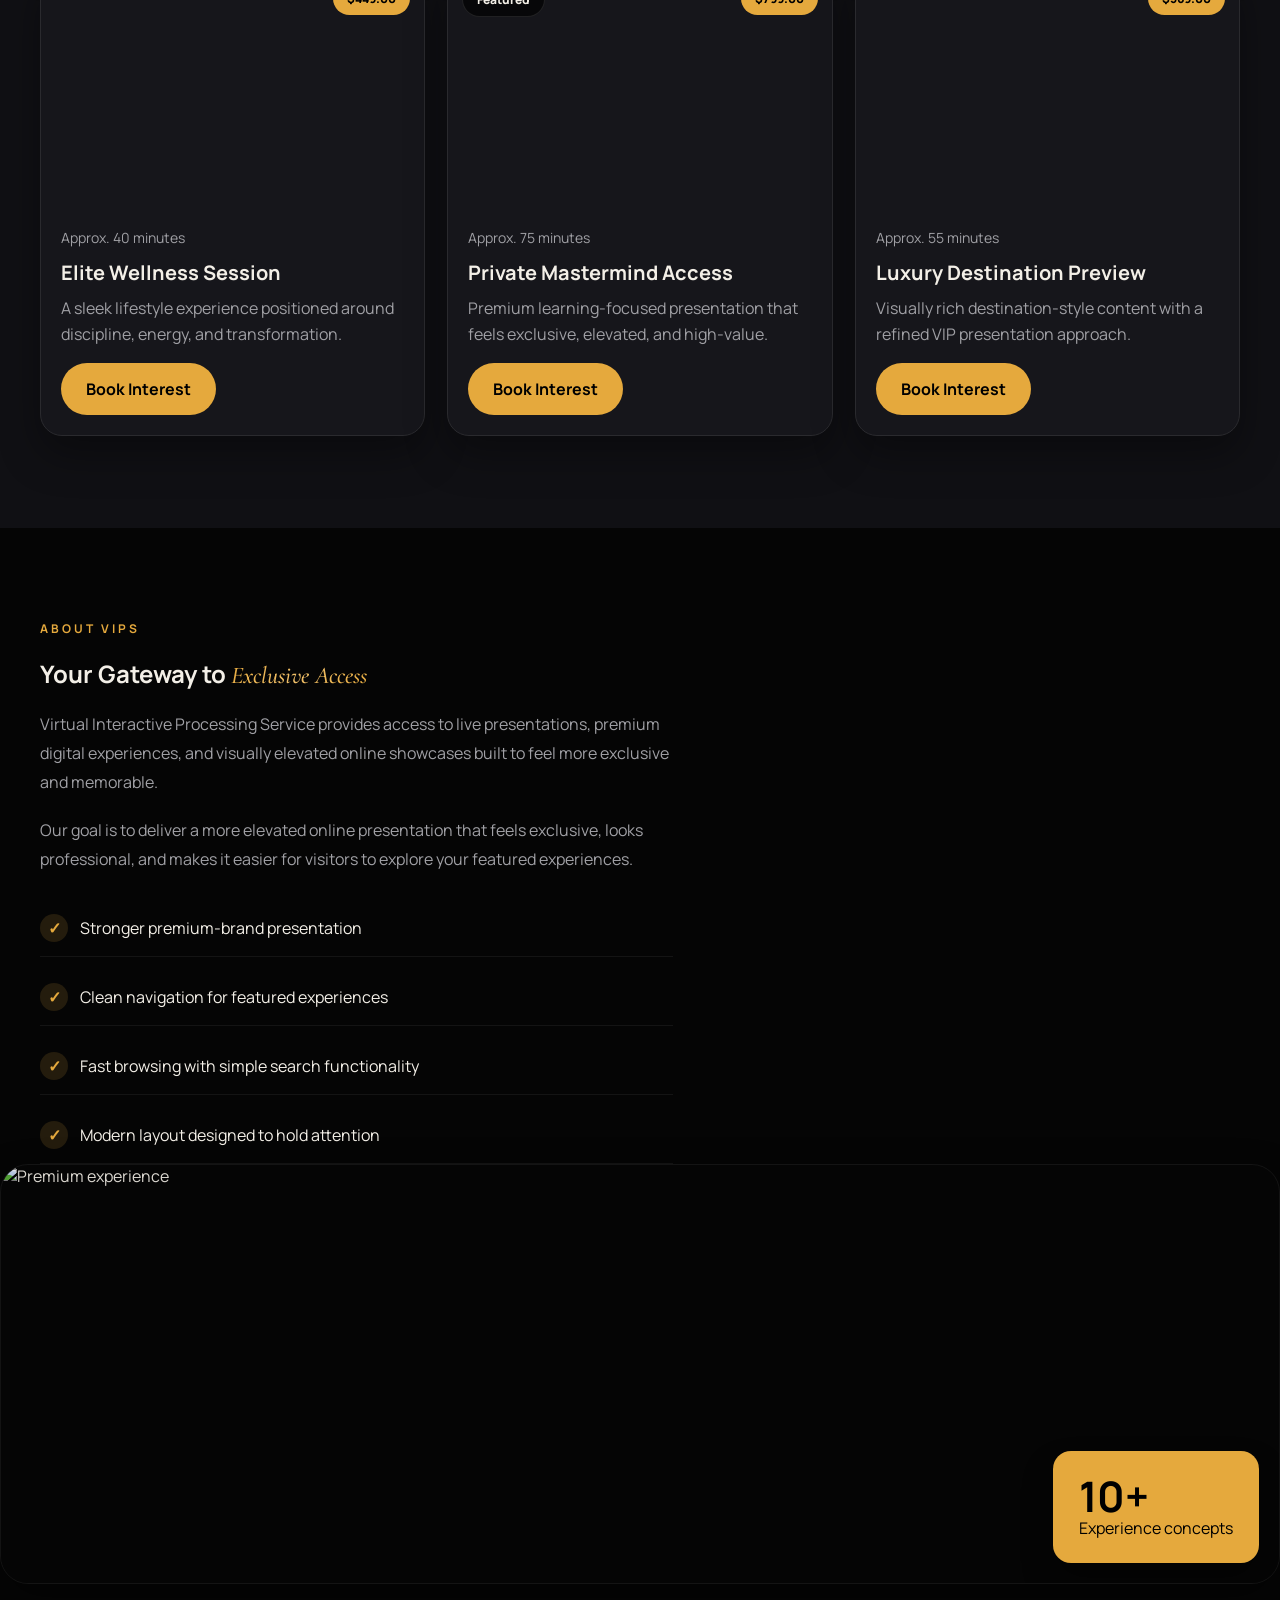
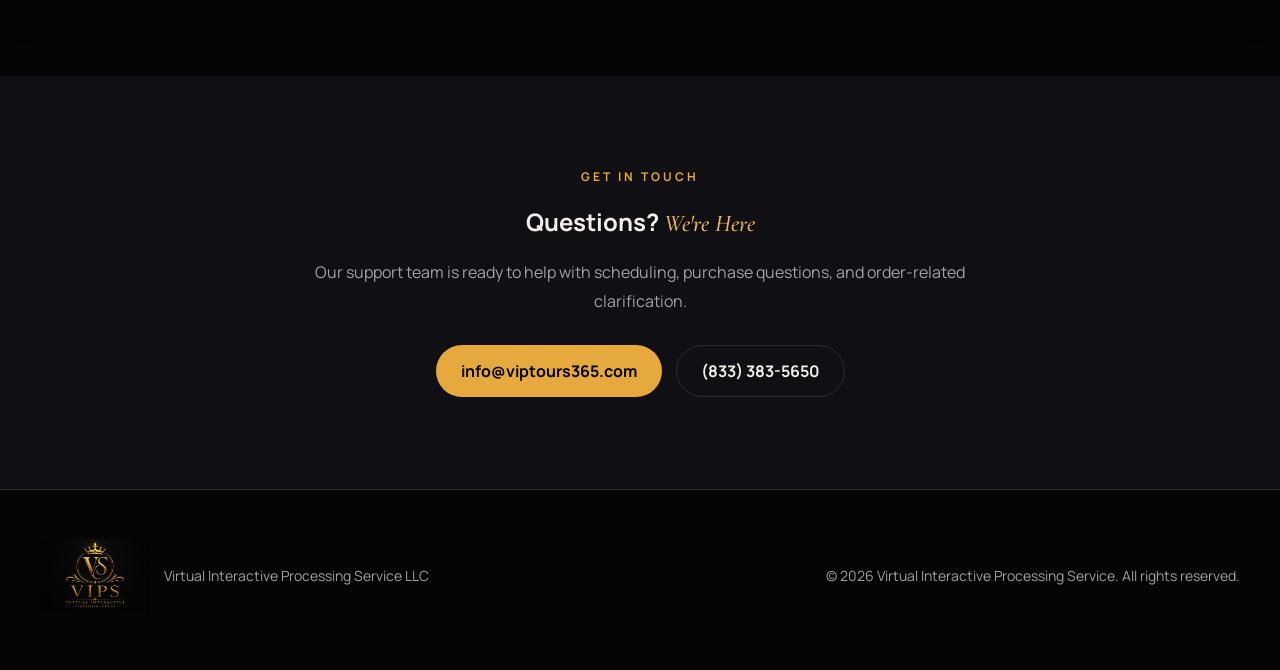
==== commit ba726a2d: "Update index.html" ====
--- a/index.html
+++ b/index.html
@@ -151,12 +151,12 @@
       gap: 14px;
       min-width: 0;
     }
-  .site-logo {
-    width: 72px;
-    height: 72px;
-    object-fit: contain;
-    display: block;
-  }
+ .site-logo {
+  width: 110px;
+  height: 110px;
+  object-fit: contain;
+  display: block;
+}
     
     .brand-mark {
       font-size: 34px;
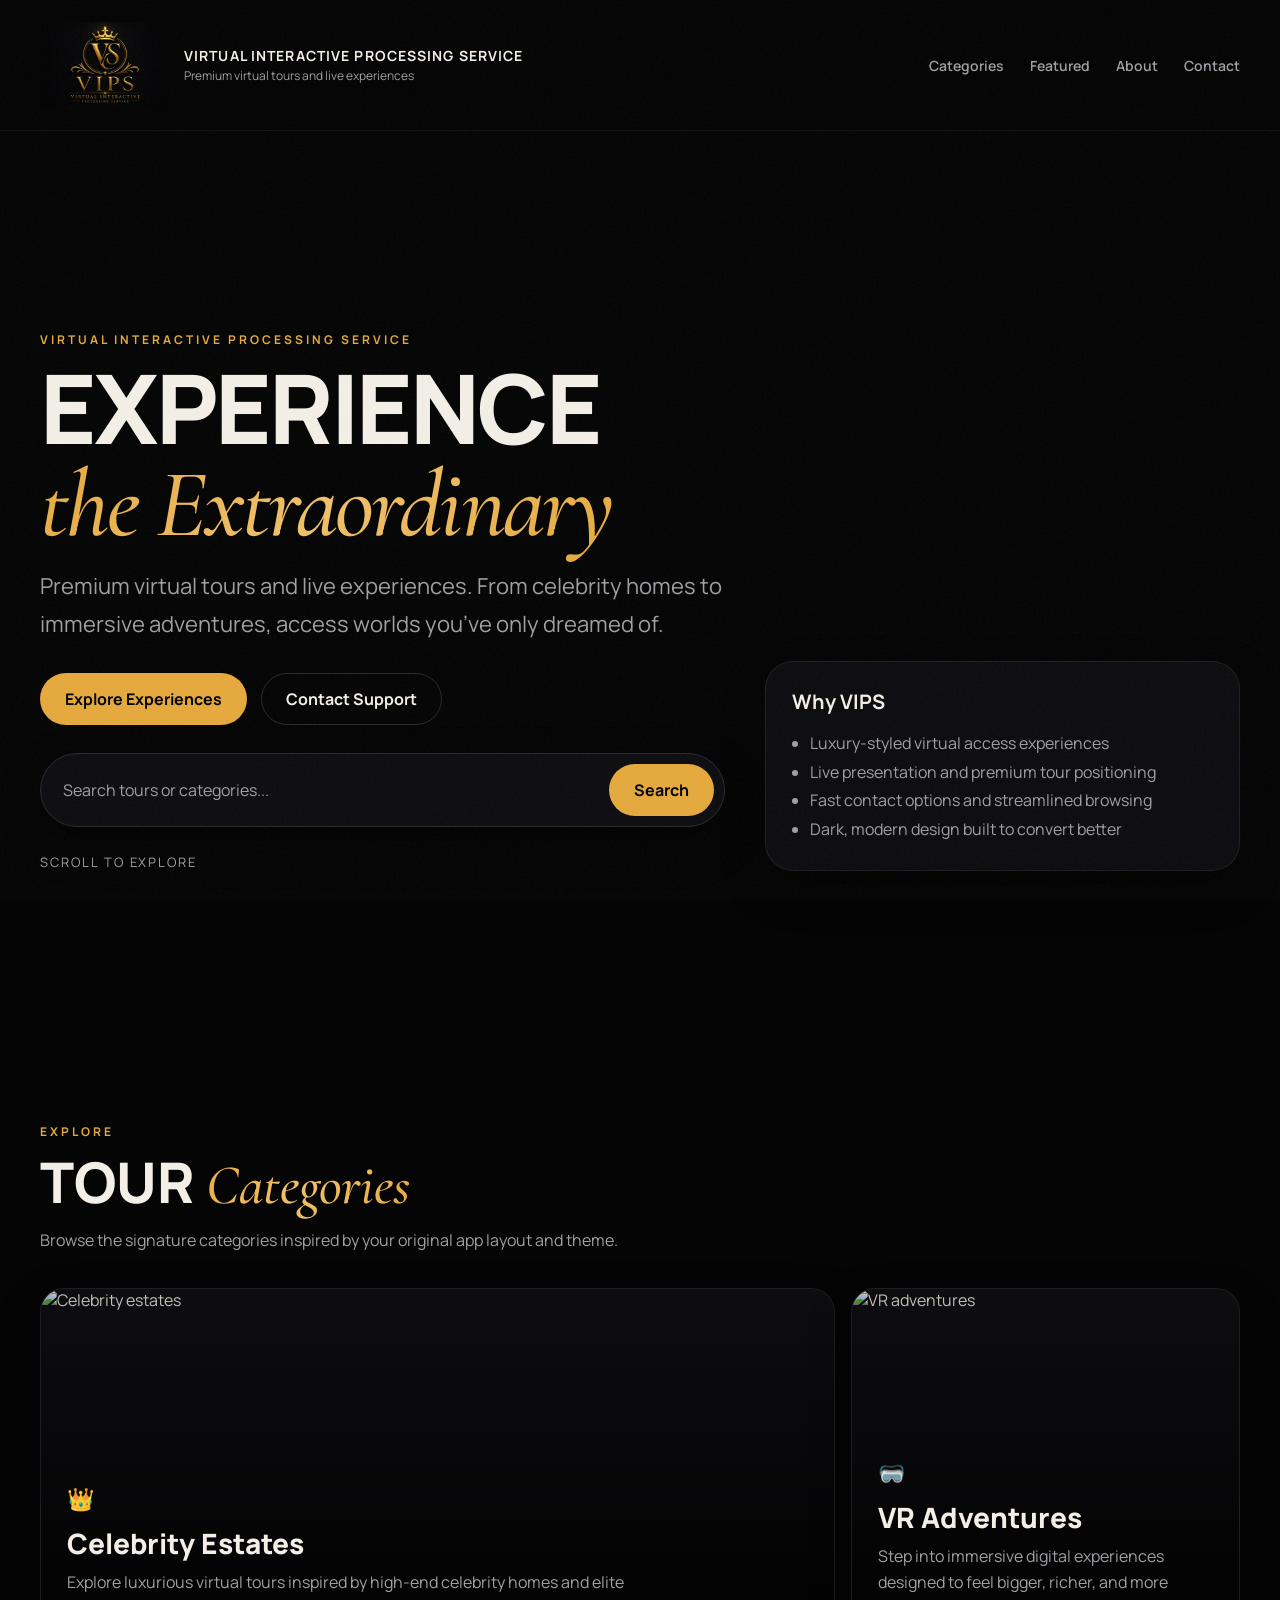
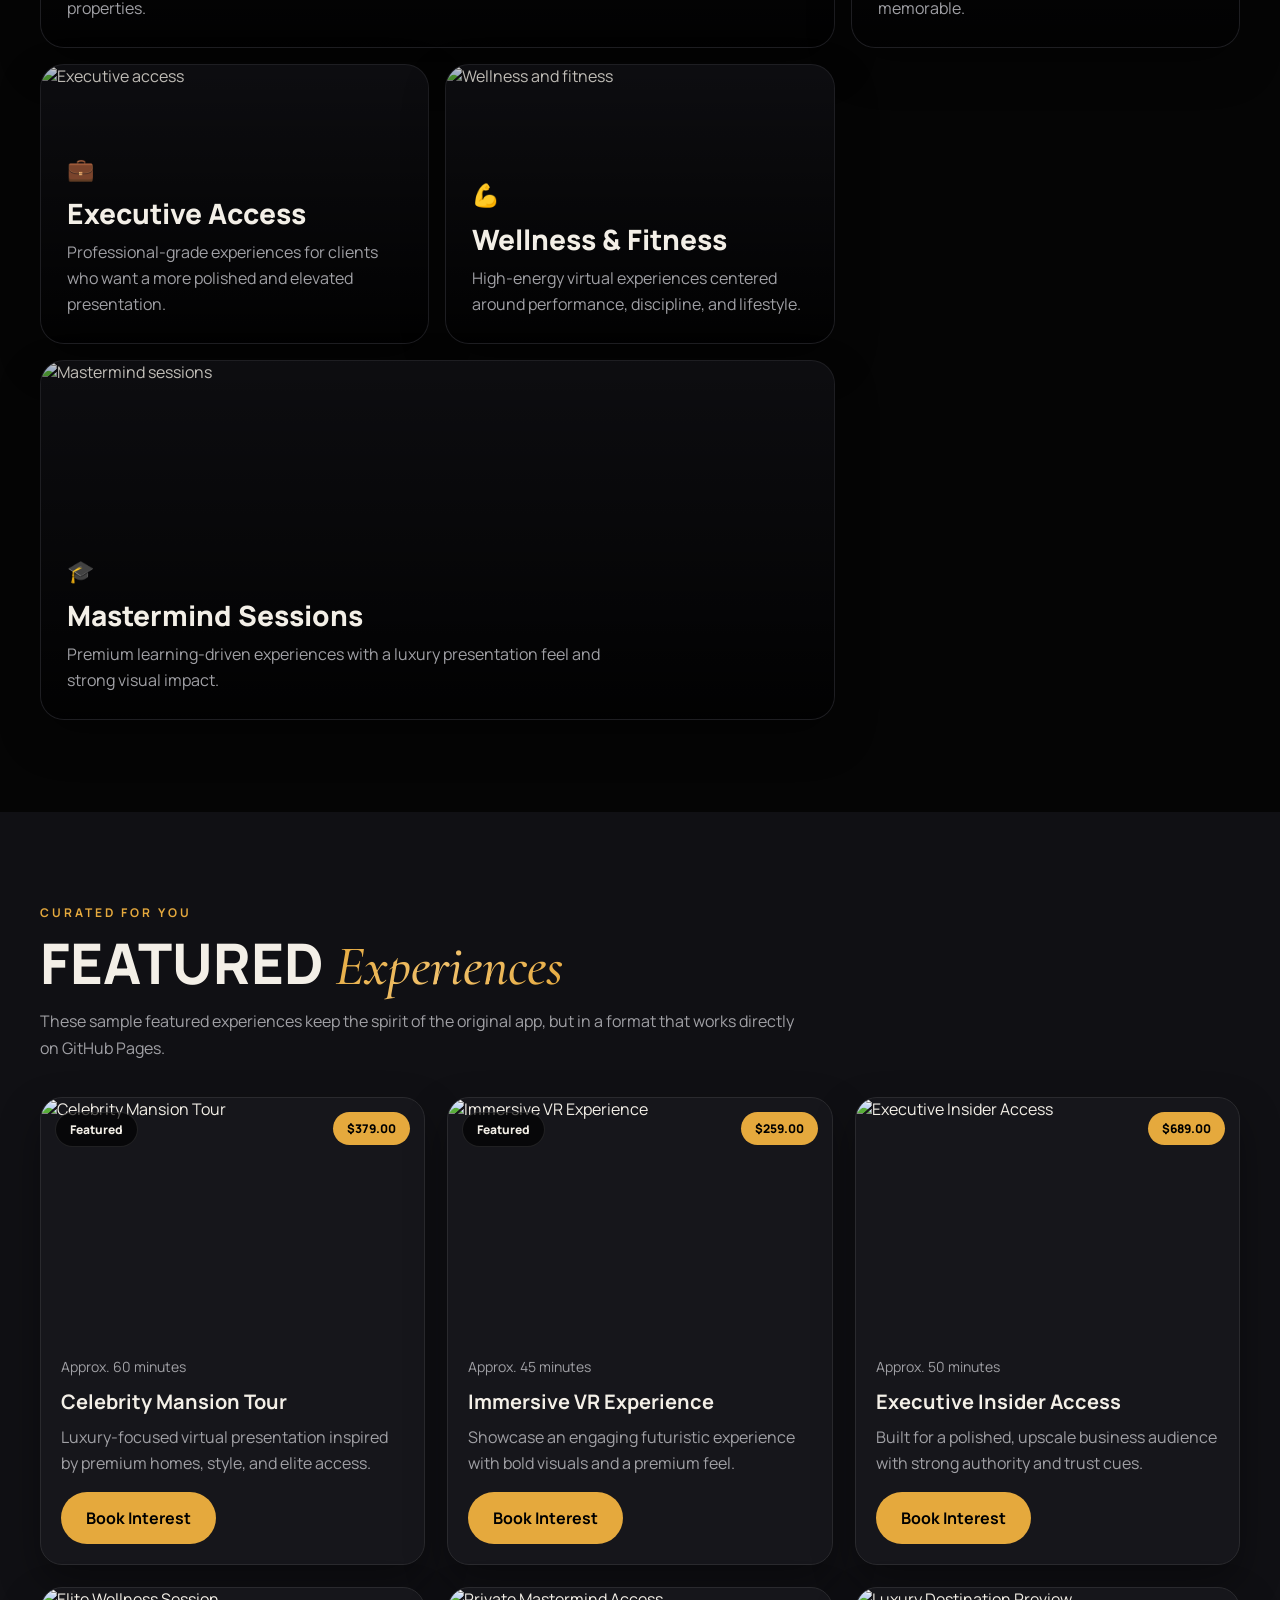
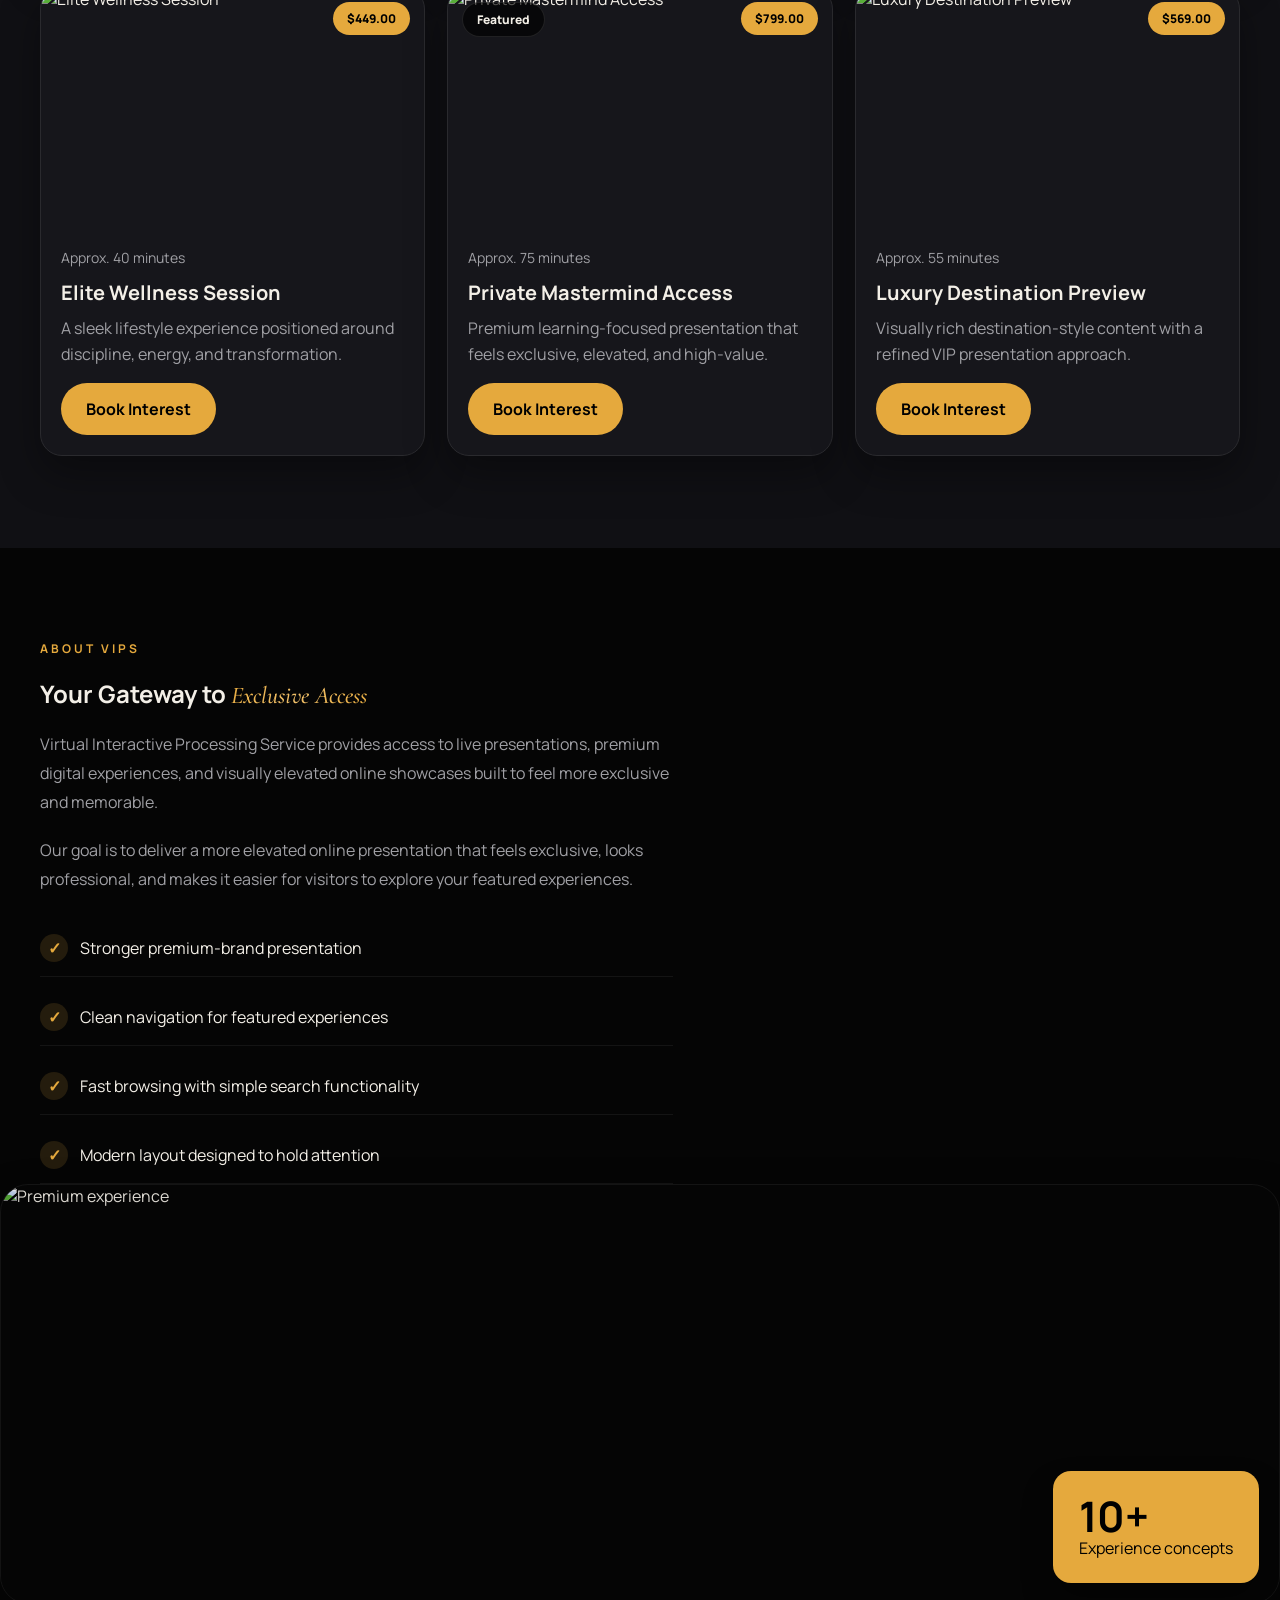
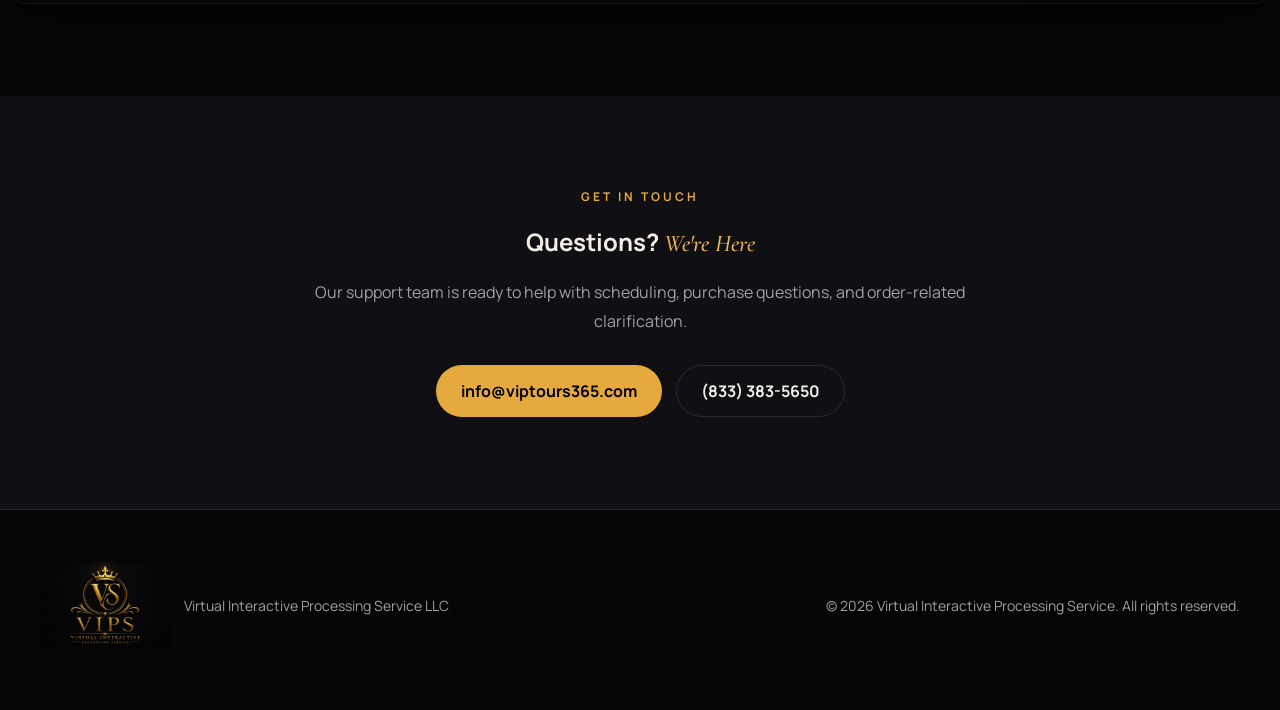
==== commit cc2135cb: "Update index.html" ====
--- a/index.html
+++ b/index.html
@@ -152,8 +152,8 @@
       min-width: 0;
     }
  .site-logo {
-  width: 110px;
-  height: 110px;
+  width: 130px;
+  height: 130px;
   object-fit: contain;
   display: block;
 }
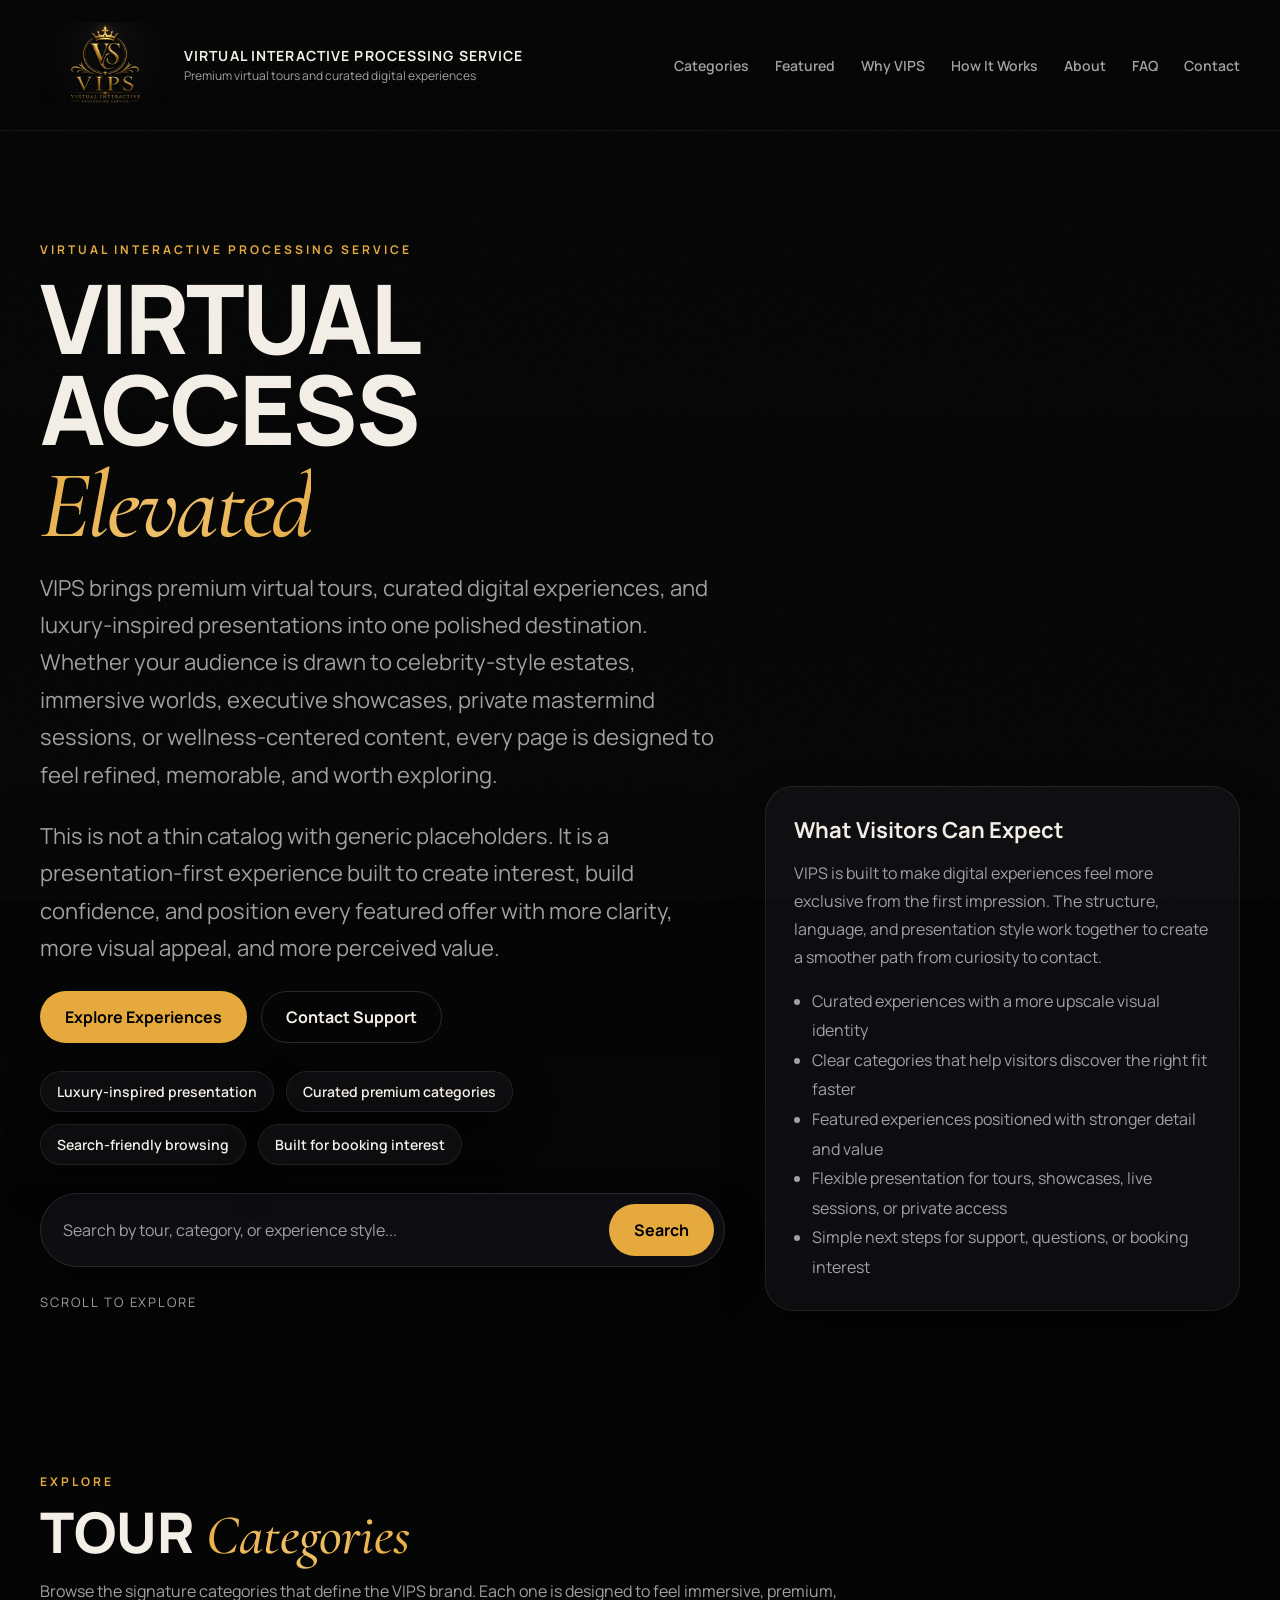
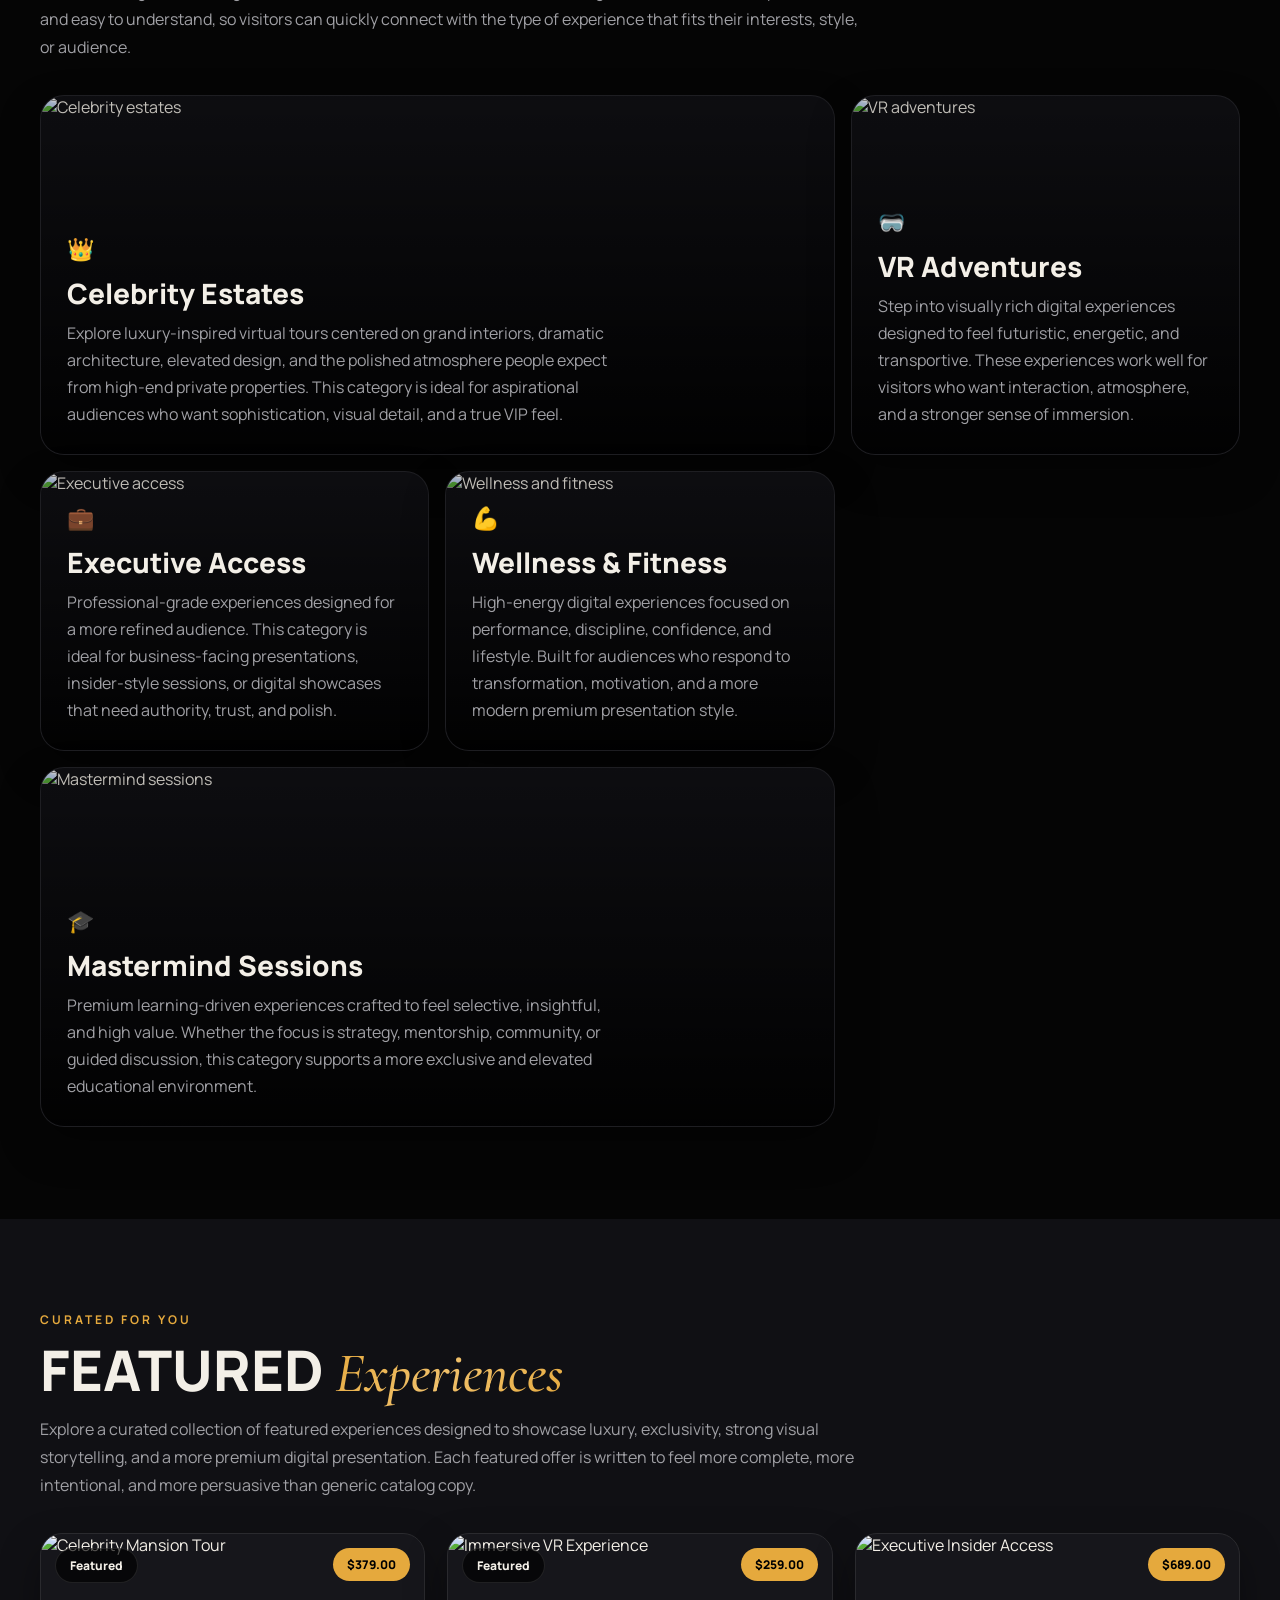
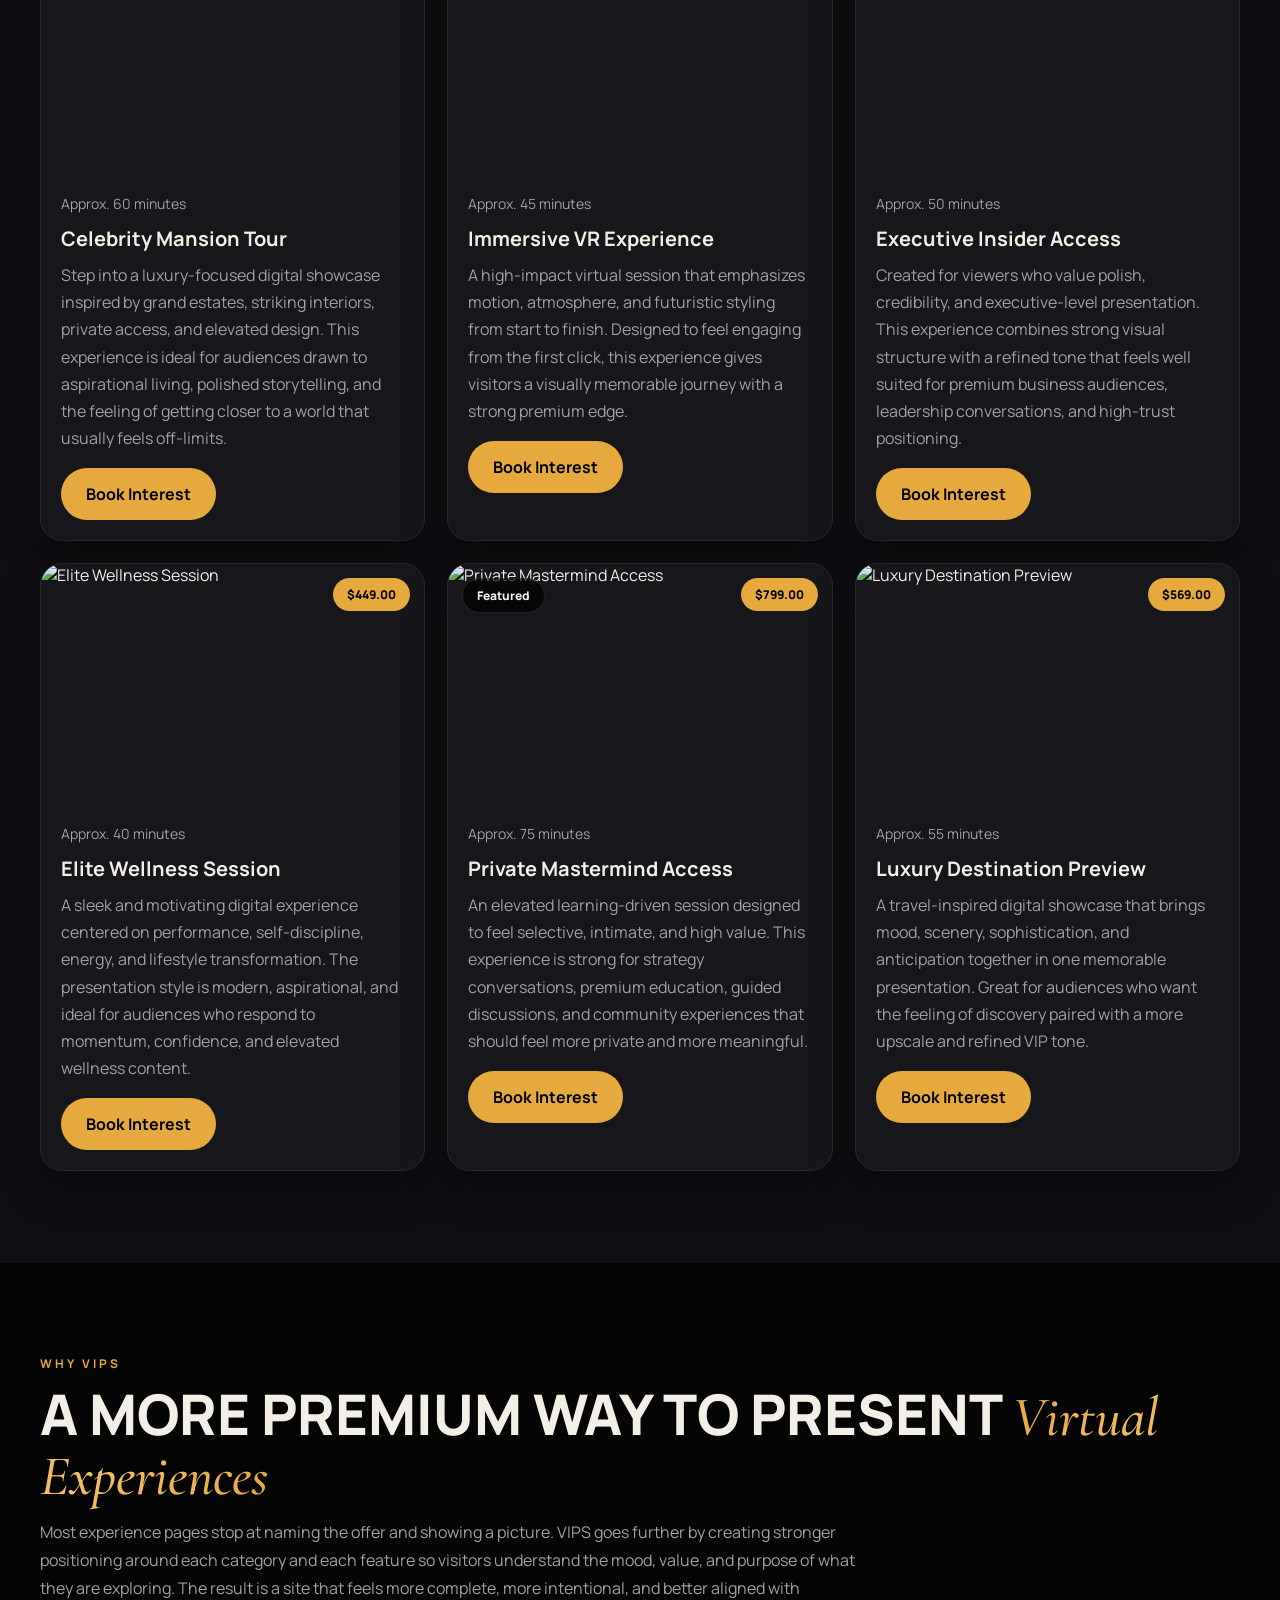
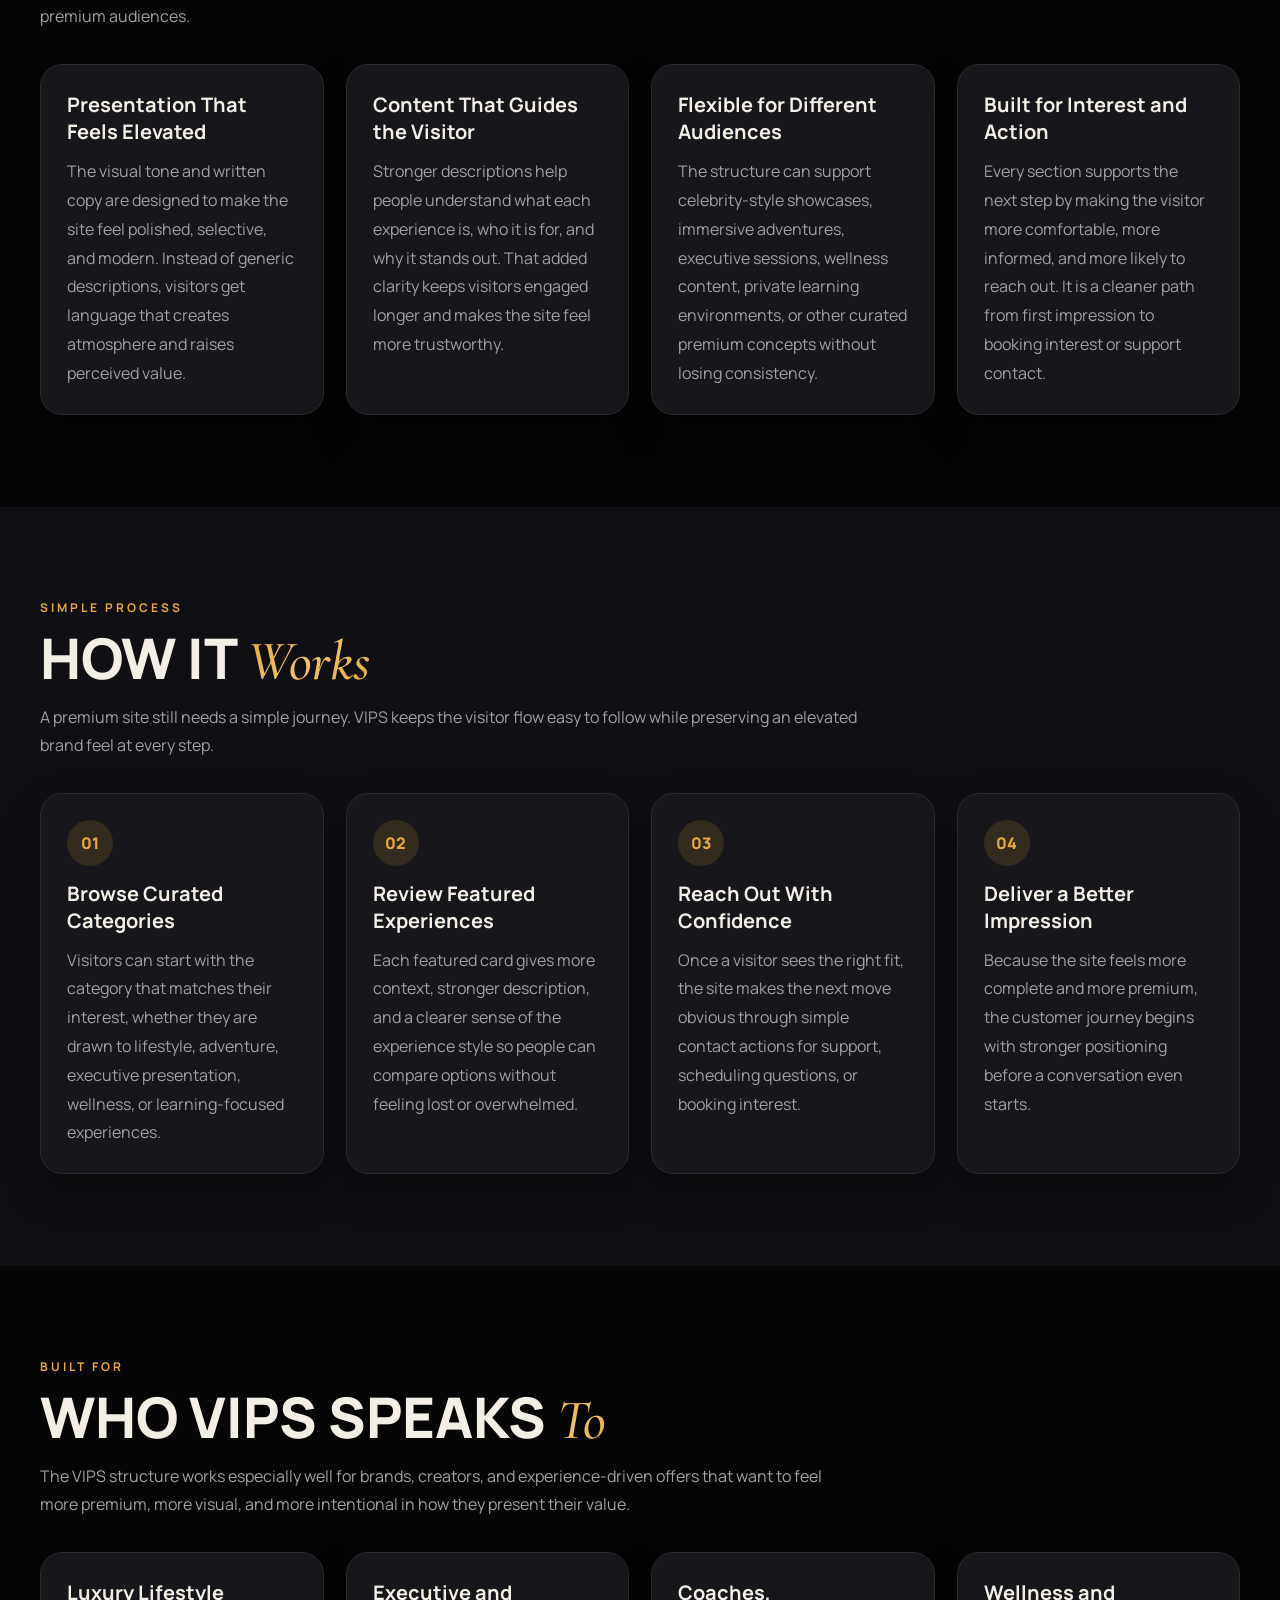
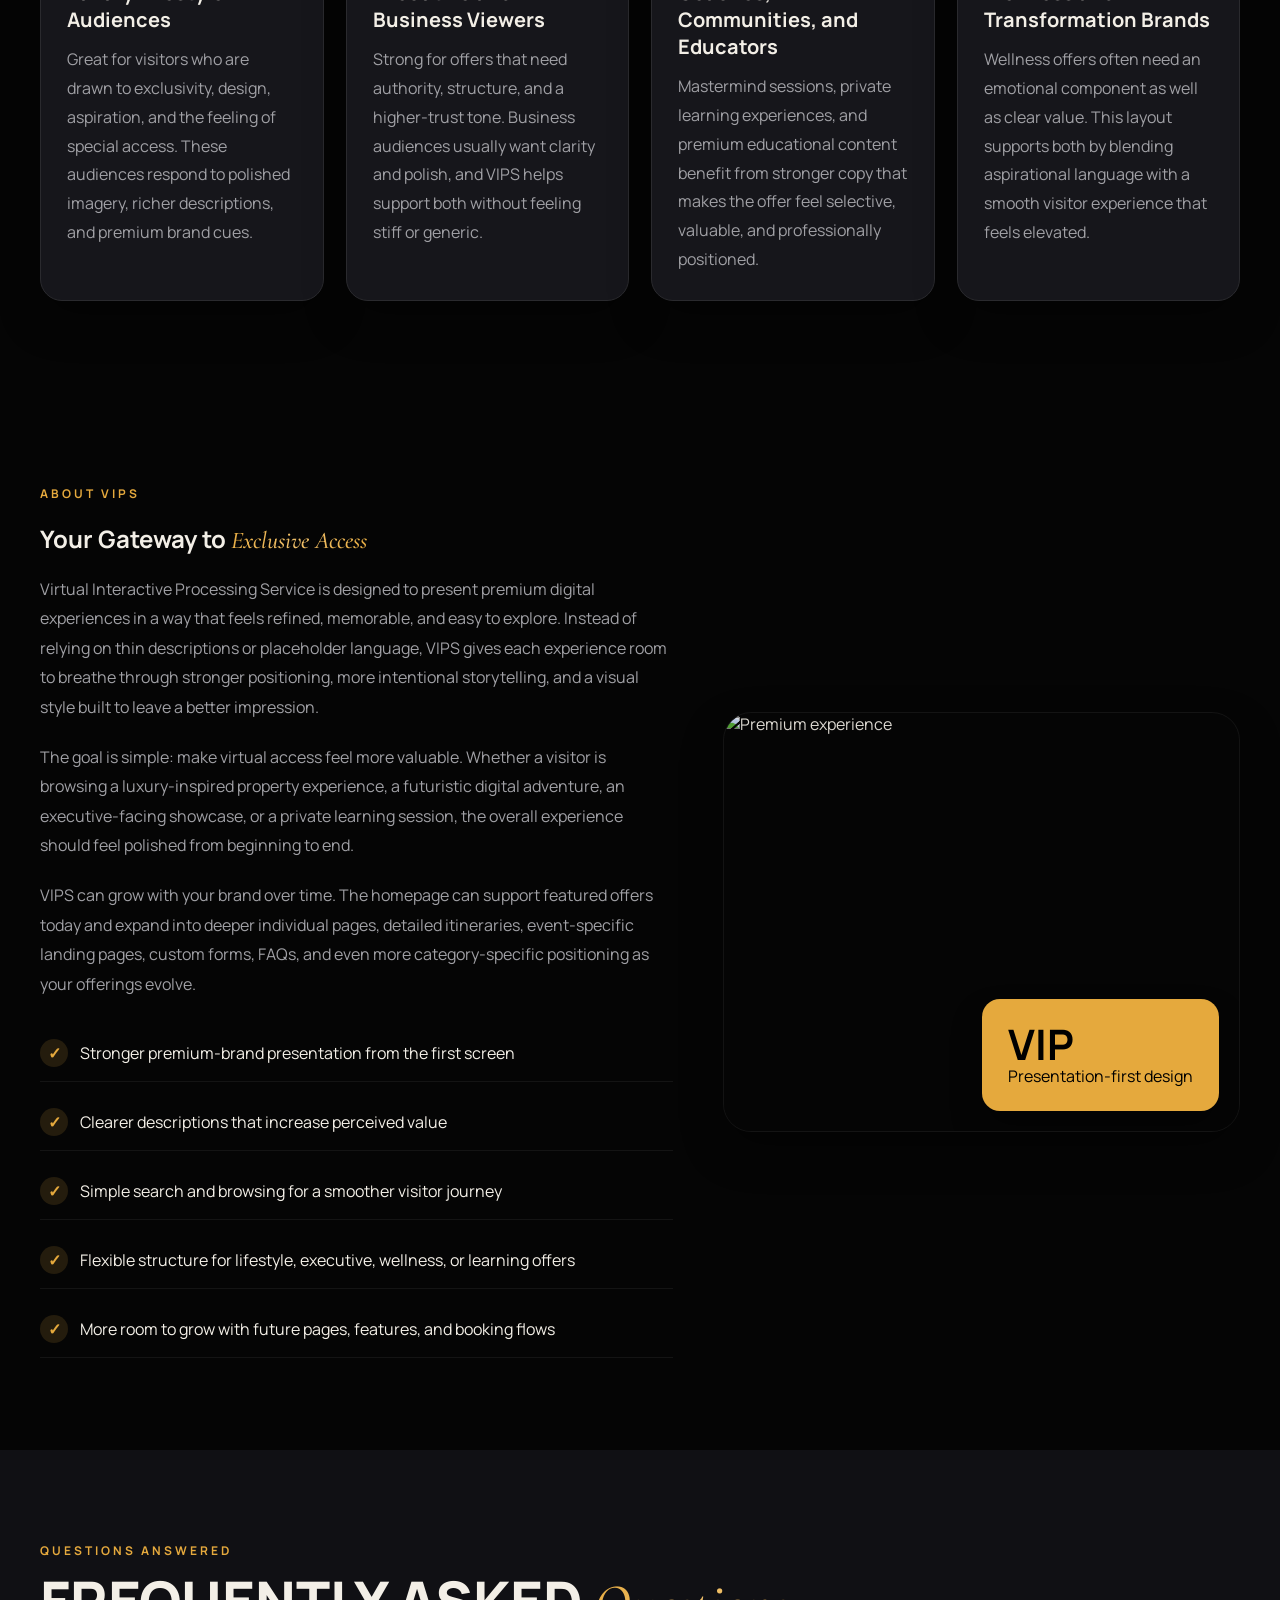
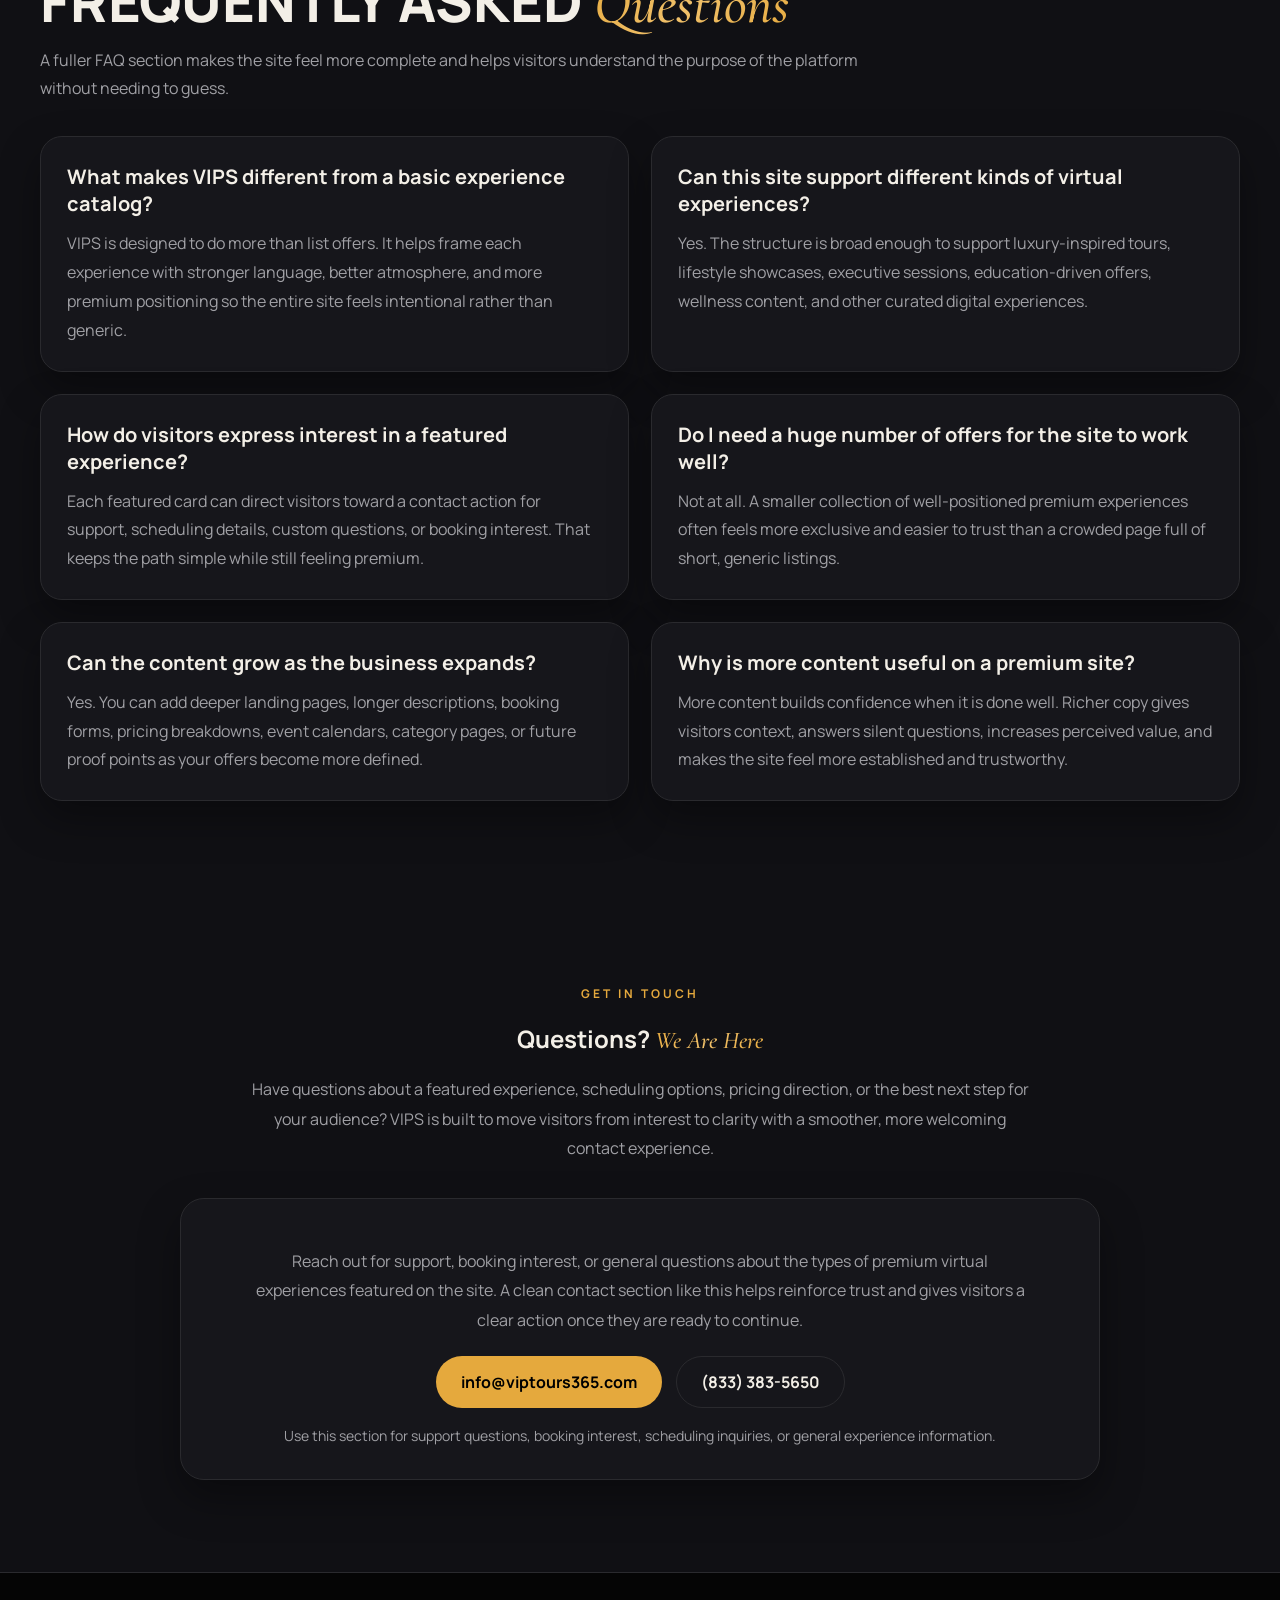
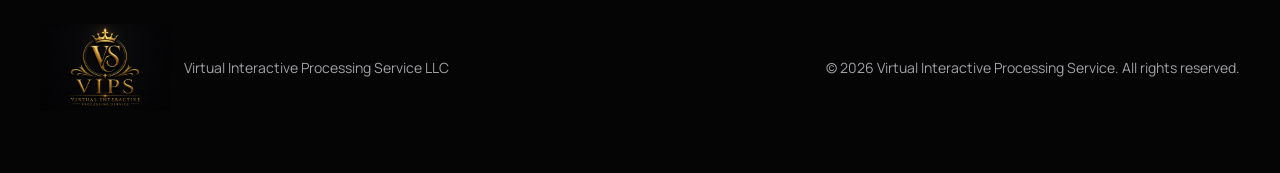
==== commit f7e44073: "Update index.html" ====
--- a/index.html
+++ b/index.html
@@ -3,8 +3,8 @@
 <head>
   <meta charset="UTF-8" />
   <meta name="viewport" content="width=device-width, initial-scale=1.0" />
-  <title>VIPS | Virtual Interactive Processing Service</title>
-  <meta name="description" content="Premium virtual tours and live experiences by Virtual Interactive Processing Service." />
+  <title>VIPS | Premium Virtual Tours and Curated Digital Experiences</title>
+  <meta name="description" content="Discover premium virtual tours, curated digital experiences, and luxury-inspired presentations designed to feel immersive, polished, and memorable from the first click to the final detail." />
   <link rel="preconnect" href="https://fonts.googleapis.com">
   <link rel="preconnect" href="https://fonts.gstatic.com" crossorigin>
   <link href="https://fonts.googleapis.com/css2?family=Cormorant+Garamond:wght@400;500;600;700&family=Manrope:wght@300;400;500;600;700;800&display=swap" rel="stylesheet">
@@ -25,7 +25,6 @@
     }
 
     * { box-sizing: border-box; }
-
     html { scroll-behavior: smooth; }
 
     body {
@@ -151,17 +150,12 @@
       gap: 14px;
       min-width: 0;
     }
- .site-logo {
-  width: 130px;
-  height: 130px;
-  object-fit: contain;
-  display: block;
-}
-    
-    .brand-mark {
-      font-size: 34px;
-      font-style: italic;
-      line-height: 1;
+
+    .site-logo {
+      width: 130px;
+      height: 130px;
+      object-fit: contain;
+      display: block;
     }
 
     .brand-text {
@@ -232,8 +226,8 @@
       color: var(--text-secondary);
       font-size: clamp(18px, 2.4vw, 22px);
       line-height: 1.7;
-      max-width: 700px;
-      margin: 0 0 30px;
+      max-width: 760px;
+      margin: 0 0 24px;
     }
 
     .hero-actions {
@@ -241,6 +235,24 @@
       flex-wrap: wrap;
       gap: 14px;
       margin-bottom: 28px;
+    }
+
+    .trust-row {
+      display: flex;
+      flex-wrap: wrap;
+      gap: 12px;
+      margin: 26px 0 28px;
+    }
+
+    .trust-pill {
+      padding: 10px 16px;
+      border-radius: 999px;
+      border: 1px solid rgba(255,255,255,.08);
+      background: rgba(16,16,20,.82);
+      color: var(--text-primary);
+      font-size: 14px;
+      font-weight: 600;
+      box-shadow: var(--shadow);
     }
 
     .search-bar {
@@ -273,20 +285,26 @@
       background: rgba(16,16,20,.82);
       border: 1px solid rgba(255,255,255,.08);
       border-radius: 28px;
-      padding: 26px;
+      padding: 28px;
       box-shadow: var(--shadow);
     }
 
     .hero-card h3 {
       margin: 0 0 14px;
-      font-size: 20px;
+      font-size: 22px;
+    }
+
+    .hero-card p {
+      color: var(--text-secondary);
+      line-height: 1.75;
+      margin: 0 0 16px;
     }
 
     .hero-card ul {
       margin: 0;
       padding-left: 18px;
       color: var(--text-secondary);
-      line-height: 1.8;
+      line-height: 1.85;
     }
 
     .scroll-indicator {
@@ -315,8 +333,8 @@
 
     .section-head p {
       color: var(--text-secondary);
-      max-width: 760px;
-      line-height: 1.7;
+      max-width: 820px;
+      line-height: 1.75;
       margin-top: 14px;
     }
 
@@ -395,7 +413,7 @@
       margin: 0;
       color: var(--text-secondary);
       max-width: 560px;
-      line-height: 1.6;
+      line-height: 1.7;
     }
 
     .featured {
@@ -480,13 +498,67 @@
     .tour-card p {
       margin: 0 0 16px;
       color: var(--text-secondary);
-      line-height: 1.6;
+      line-height: 1.7;
     }
 
     .tour-actions {
       display: flex;
       gap: 10px;
       flex-wrap: wrap;
+    }
+
+    .info-grid,
+    .process-grid,
+    .faq-grid {
+      display: grid;
+      gap: 22px;
+    }
+
+    .info-grid,
+    .process-grid {
+      grid-template-columns: repeat(4, 1fr);
+    }
+
+    .faq-grid {
+      grid-template-columns: repeat(2, 1fr);
+    }
+
+    .info-card,
+    .process-card,
+    .faq-item {
+      background: var(--surface-2);
+      border: 1px solid var(--border);
+      border-radius: 22px;
+      padding: 26px;
+      box-shadow: var(--shadow);
+    }
+
+    .info-card h3,
+    .process-card h3,
+    .faq-item h3 {
+      margin: 0 0 12px;
+      font-size: 20px;
+    }
+
+    .info-card p,
+    .process-card p,
+    .faq-item p {
+      margin: 0;
+      color: var(--text-secondary);
+      line-height: 1.8;
+    }
+
+    .process-number {
+      width: 46px;
+      height: 46px;
+      border-radius: 50%;
+      display: inline-flex;
+      align-items: center;
+      justify-content: center;
+      background: rgba(229,169,61,.14);
+      color: var(--primary);
+      font-weight: 800;
+      margin-bottom: 14px;
     }
 
     .about-grid {
@@ -498,7 +570,7 @@
 
     .about-copy p {
       color: var(--text-secondary);
-      line-height: 1.8;
+      line-height: 1.85;
       margin-bottom: 20px;
     }
 
@@ -563,7 +635,7 @@
       color: #000;
       padding: 24px 26px;
       border-radius: 18px;
-      min-width: 150px;
+      min-width: 170px;
       box-shadow: 0 18px 30px rgba(0,0,0,.35);
     }
 
@@ -580,9 +652,19 @@
 
     .contact p {
       color: var(--text-secondary);
-      max-width: 700px;
-      margin: 14px auto 30px;
-      line-height: 1.8;
+      max-width: 780px;
+      margin: 14px auto 20px;
+      line-height: 1.85;
+    }
+
+    .contact-panel {
+      max-width: 920px;
+      margin: 34px auto 0;
+      background: var(--surface-2);
+      border: 1px solid var(--border);
+      border-radius: 24px;
+      padding: 34px;
+      box-shadow: var(--shadow);
     }
 
     .contact-actions {
@@ -590,6 +672,13 @@
       flex-wrap: wrap;
       justify-content: center;
       gap: 14px;
+      margin-top: 18px;
+    }
+
+    .contact-note {
+      font-size: 14px;
+      color: var(--text-secondary);
+      margin-top: 18px;
     }
 
     .site-footer {
@@ -637,8 +726,14 @@
         grid-column: span 6;
       }
 
-      .tour-grid {
+      .tour-grid,
+      .info-grid,
+      .process-grid {
         grid-template-columns: repeat(2, 1fr);
+      }
+
+      .faq-grid {
+        grid-template-columns: 1fr;
       }
 
       .nav {
@@ -675,12 +770,20 @@
       }
 
       .category-card.large,
+      .category-card.small,
+      .tour-grid,
+      .info-grid,
+      .process-grid {
+        grid-template-columns: 1fr;
+      }
+
+      .category-card.large,
       .category-card.small {
         grid-column: span 12;
       }
 
       .tour-grid {
-        grid-template-columns: 1fr;
+        display: grid;
       }
 
       .contact-actions {
@@ -689,6 +792,13 @@
 
       .contact-actions a {
         width: 100%;
+      }
+
+      .contact-panel,
+      .info-card,
+      .process-card,
+      .faq-item {
+        padding: 22px;
       }
     }
   </style>
@@ -697,17 +807,20 @@
   <header class="site-header">
     <div class="container">
       <a href="#top" class="brand">
-  <img src="ChatGPT Image Apr 18, 2026, 11_50_18 PM.png" alt="VIPS logo" class="site-logo">
-  <div class="brand-text">
-    <div class="brand-title">Virtual Interactive Processing Service</div>
-    <div class="brand-subtitle">Premium virtual tours and live experiences</div>
-  </div>
-</a>
+        <img src="ChatGPT Image Apr 18, 2026, 11_50_18 PM.png" alt="VIPS logo" class="site-logo">
+        <div class="brand-text">
+          <div class="brand-title">Virtual Interactive Processing Service</div>
+          <div class="brand-subtitle">Premium virtual tours and curated digital experiences</div>
+        </div>
+      </a>
 
       <nav class="nav">
         <a href="#categories">Categories</a>
         <a href="#featured">Featured</a>
+        <a href="#difference">Why VIPS</a>
+        <a href="#how-it-works">How It Works</a>
         <a href="#about">About</a>
+        <a href="#faq">FAQ</a>
         <a href="#contact">Contact</a>
       </nav>
     </div>
@@ -719,11 +832,14 @@
         <div class="hero-copy">
           <div class="section-label">Virtual Interactive Processing Service</div>
           <h1 class="font-heading">
-            <span>Experience</span><br>
-            <span class="font-elegant text-gold-gradient" style="text-transform:none; font-weight:500; font-style:italic;">the Extraordinary</span>
+            <span>Virtual Access</span><br>
+            <span class="font-elegant text-gold-gradient" style="text-transform:none; font-weight:500; font-style:italic;">Elevated</span>
           </h1>
           <p>
-            Premium virtual tours and live experiences. From celebrity homes to immersive adventures, access worlds you’ve only dreamed of.
+            VIPS brings premium virtual tours, curated digital experiences, and luxury-inspired presentations into one polished destination. Whether your audience is drawn to celebrity-style estates, immersive worlds, executive showcases, private mastermind sessions, or wellness-centered content, every page is designed to feel refined, memorable, and worth exploring.
+          </p>
+          <p>
+            This is not a thin catalog with generic placeholders. It is a presentation-first experience built to create interest, build confidence, and position every featured offer with more clarity, more visual appeal, and more perceived value.
           </p>
 
           <div class="hero-actions">
@@ -731,8 +847,15 @@
             <a class="btn-secondary" href="#contact">Contact Support</a>
           </div>
 
+          <div class="trust-row">
+            <div class="trust-pill">Luxury-inspired presentation</div>
+            <div class="trust-pill">Curated premium categories</div>
+            <div class="trust-pill">Search-friendly browsing</div>
+            <div class="trust-pill">Built for booking interest</div>
+          </div>
+
           <form class="search-bar" id="searchForm">
-            <input type="text" id="searchInput" placeholder="Search tours or categories..." />
+            <input type="text" id="searchInput" placeholder="Search by tour, category, or experience style..." />
             <button type="submit" class="btn-primary">Search</button>
           </form>
 
@@ -740,12 +863,16 @@
         </div>
 
         <aside class="hero-card">
-          <h3>Why VIPS</h3>
+          <h3>What Visitors Can Expect</h3>
+          <p>
+            VIPS is built to make digital experiences feel more exclusive from the first impression. The structure, language, and presentation style work together to create a smoother path from curiosity to contact.
+          </p>
           <ul>
-            <li>Luxury-styled virtual access experiences</li>
-            <li>Live presentation and premium tour positioning</li>
-            <li>Fast contact options and streamlined browsing</li>
-            <li>Dark, modern design built to convert better</li>
+            <li>Curated experiences with a more upscale visual identity</li>
+            <li>Clear categories that help visitors discover the right fit faster</li>
+            <li>Featured experiences positioned with stronger detail and value</li>
+            <li>Flexible presentation for tours, showcases, live sessions, or private access</li>
+            <li>Simple next steps for support, questions, or booking interest</li>
           </ul>
         </aside>
       </div>
@@ -756,52 +883,64 @@
         <div class="section-head">
           <div class="section-label">Explore</div>
           <h2 class="font-heading">Tour <span class="font-elegant text-gold-gradient" style="text-transform:none; font-weight:500; font-style:italic;">Categories</span></h2>
-          <p>Browse the signature categories inspired by your original app layout and theme.</p>
+          <p>
+            Browse the signature categories that define the VIPS brand. Each one is designed to feel immersive, premium, and easy to understand, so visitors can quickly connect with the type of experience that fits their interests, style, or audience.
+          </p>
         </div>
 
         <div class="bento-grid" id="categoryGrid">
-          <article class="category-card large searchable" data-search="celebrity estates celebrity homes luxury mansions">
+          <article class="category-card large searchable" data-search="celebrity estates celebrity homes luxury mansions design architecture premium real estate">
             <img src="https://images.unsplash.com/photo-1511818966892-d7d671e672a2?auto=format&fit=crop&w=1200&q=80" alt="Celebrity estates" />
             <div class="category-content">
               <div class="category-icon">👑</div>
               <h3>Celebrity Estates</h3>
-              <p>Explore luxurious virtual tours inspired by high-end celebrity homes and elite properties.</p>
-            </div>
-          </article>
-
-          <article class="category-card small searchable" data-search="virtual reality vr immersive adventures">
+              <p>
+                Explore luxury-inspired virtual tours centered on grand interiors, dramatic architecture, elevated design, and the polished atmosphere people expect from high-end private properties. This category is ideal for aspirational audiences who want sophistication, visual detail, and a true VIP feel.
+              </p>
+            </div>
+          </article>
+
+          <article class="category-card small searchable" data-search="virtual reality vr immersive adventures futuristic digital interactive worlds">
             <img src="https://images.unsplash.com/photo-1593508512255-86ab42a8e620?auto=format&fit=crop&w=1200&q=80" alt="VR adventures" />
             <div class="category-content">
               <div class="category-icon">🥽</div>
               <h3>VR Adventures</h3>
-              <p>Step into immersive digital experiences designed to feel bigger, richer, and more memorable.</p>
-            </div>
-          </article>
-
-          <article class="category-card small searchable" data-search="business executive leadership experiences">
+              <p>
+                Step into visually rich digital experiences designed to feel futuristic, energetic, and transportive. These experiences work well for visitors who want interaction, atmosphere, and a stronger sense of immersion.
+              </p>
+            </div>
+          </article>
+
+          <article class="category-card small searchable" data-search="business executive leadership experiences professional premium corporate">
             <img src="https://images.unsplash.com/photo-1552664730-d307ca884978?auto=format&fit=crop&w=1200&q=80" alt="Executive access" />
             <div class="category-content">
               <div class="category-icon">💼</div>
               <h3>Executive Access</h3>
-              <p>Professional-grade experiences for clients who want a more polished and elevated presentation.</p>
-            </div>
-          </article>
-
-          <article class="category-card small searchable" data-search="wellness fitness training coaching">
+              <p>
+                Professional-grade experiences designed for a more refined audience. This category is ideal for business-facing presentations, insider-style sessions, or digital showcases that need authority, trust, and polish.
+              </p>
+            </div>
+          </article>
+
+          <article class="category-card small searchable" data-search="wellness fitness training coaching performance mindset lifestyle health">
             <img src="https://images.unsplash.com/photo-1517836357463-d25dfeac3438?auto=format&fit=crop&w=1200&q=80" alt="Wellness and fitness" />
             <div class="category-content">
               <div class="category-icon">💪</div>
-              <h3>Wellness & Fitness</h3>
-              <p>High-energy virtual experiences centered around performance, discipline, and lifestyle.</p>
-            </div>
-          </article>
-
-          <article class="category-card large searchable" data-search="education learning mastermind premium coaching">
+              <h3>Wellness &amp; Fitness</h3>
+              <p>
+                High-energy digital experiences focused on performance, discipline, confidence, and lifestyle. Built for audiences who respond to transformation, motivation, and a more modern premium presentation style.
+              </p>
+            </div>
+          </article>
+
+          <article class="category-card large searchable" data-search="education learning mastermind premium coaching strategy community private sessions">
             <img src="https://images.unsplash.com/photo-1522202176988-66273c2fd55f?auto=format&fit=crop&w=1200&q=80" alt="Mastermind sessions" />
             <div class="category-content">
               <div class="category-icon">🎓</div>
               <h3>Mastermind Sessions</h3>
-              <p>Premium learning-driven experiences with a luxury presentation feel and strong visual impact.</p>
+              <p>
+                Premium learning-driven experiences crafted to feel selective, insightful, and high value. Whether the focus is strategy, mentorship, community, or guided discussion, this category supports a more exclusive and elevated educational environment.
+              </p>
             </div>
           </article>
         </div>
@@ -814,11 +953,13 @@
         <div class="section-head">
           <div class="section-label">Curated For You</div>
           <h2 class="font-heading">Featured <span class="font-elegant text-gold-gradient" style="text-transform:none; font-weight:500; font-style:italic;">Experiences</span></h2>
-          <p>These sample featured experiences keep the spirit of the original app, but in a format that works directly on GitHub Pages.</p>
+          <p>
+            Explore a curated collection of featured experiences designed to showcase luxury, exclusivity, strong visual storytelling, and a more premium digital presentation. Each featured offer is written to feel more complete, more intentional, and more persuasive than generic catalog copy.
+          </p>
         </div>
 
         <div class="tour-grid" id="tourGrid">
-          <article class="tour-card searchable" data-search="celebrity mansion luxury home tour estate">
+          <article class="tour-card searchable" data-search="celebrity mansion luxury home tour estate design architecture private access">
             <div class="tour-card-image">
               <img src="https://images.unsplash.com/photo-1600585154526-990dced4db0d?auto=format&fit=crop&w=1200&q=80" alt="Celebrity Mansion Tour" />
               <div class="featured-tag">Featured</div>
@@ -827,14 +968,16 @@
             <div class="tour-body">
               <div class="tour-meta">Approx. 60 minutes</div>
               <h3>Celebrity Mansion Tour</h3>
-              <p>Luxury-focused virtual presentation inspired by premium homes, style, and elite access.</p>
+              <p>
+                Step into a luxury-focused digital showcase inspired by grand estates, striking interiors, private access, and elevated design. This experience is ideal for audiences drawn to aspirational living, polished storytelling, and the feeling of getting closer to a world that usually feels off-limits.
+              </p>
               <div class="tour-actions">
                 <a class="btn-primary" href="#contact">Book Interest</a>
               </div>
             </div>
           </article>
 
-          <article class="tour-card searchable" data-search="vr headset futuristic immersive digital">
+          <article class="tour-card searchable" data-search="vr headset futuristic immersive digital adventure interactive premium visuals">
             <div class="tour-card-image">
               <img src="https://images.unsplash.com/photo-1626379953822-baec19c3accd?auto=format&fit=crop&w=1200&q=80" alt="Immersive VR Experience" />
               <div class="featured-tag">Featured</div>
@@ -843,14 +986,16 @@
             <div class="tour-body">
               <div class="tour-meta">Approx. 45 minutes</div>
               <h3>Immersive VR Experience</h3>
-              <p>Showcase an engaging futuristic experience with bold visuals and a premium feel.</p>
+              <p>
+                A high-impact virtual session that emphasizes motion, atmosphere, and futuristic styling from start to finish. Designed to feel engaging from the first click, this experience gives visitors a visually memorable journey with a strong premium edge.
+              </p>
               <div class="tour-actions">
                 <a class="btn-primary" href="#contact">Book Interest</a>
               </div>
             </div>
           </article>
 
-          <article class="tour-card searchable" data-search="business executive behind the scenes corporate">
+          <article class="tour-card searchable" data-search="business executive behind the scenes corporate leadership authority premium presentation">
             <div class="tour-card-image">
               <img src="https://images.unsplash.com/photo-1497366754035-f200968a6e72?auto=format&fit=crop&w=1200&q=80" alt="Executive Insider Access" />
               <div class="price-tag">$689.00</div>
@@ -858,14 +1003,16 @@
             <div class="tour-body">
               <div class="tour-meta">Approx. 50 minutes</div>
               <h3>Executive Insider Access</h3>
-              <p>Built for a polished, upscale business audience with strong authority and trust cues.</p>
+              <p>
+                Created for viewers who value polish, credibility, and executive-level presentation. This experience combines strong visual structure with a refined tone that feels well suited for premium business audiences, leadership conversations, and high-trust positioning.
+              </p>
               <div class="tour-actions">
                 <a class="btn-primary" href="#contact">Book Interest</a>
               </div>
             </div>
           </article>
 
-          <article class="tour-card searchable" data-search="wellness elite performance fitness">
+          <article class="tour-card searchable" data-search="wellness elite performance fitness transformation lifestyle coaching mindset">
             <div class="tour-card-image">
               <img src="https://images.unsplash.com/photo-1518611012118-696072aa579a?auto=format&fit=crop&w=1200&q=80" alt="Elite Wellness Session" />
               <div class="price-tag">$449.00</div>
@@ -873,14 +1020,16 @@
             <div class="tour-body">
               <div class="tour-meta">Approx. 40 minutes</div>
               <h3>Elite Wellness Session</h3>
-              <p>A sleek lifestyle experience positioned around discipline, energy, and transformation.</p>
+              <p>
+                A sleek and motivating digital experience centered on performance, self-discipline, energy, and lifestyle transformation. The presentation style is modern, aspirational, and ideal for audiences who respond to momentum, confidence, and elevated wellness content.
+              </p>
               <div class="tour-actions">
                 <a class="btn-primary" href="#contact">Book Interest</a>
               </div>
             </div>
           </article>
 
-          <article class="tour-card searchable" data-search="mastermind learning coaching strategy">
+          <article class="tour-card searchable" data-search="mastermind learning coaching strategy private access community leadership education">
             <div class="tour-card-image">
               <img src="https://images.unsplash.com/photo-1529390079861-591de354faf5?auto=format&fit=crop&w=1200&q=80" alt="Private Mastermind Access" />
               <div class="featured-tag">Featured</div>
@@ -889,14 +1038,16 @@
             <div class="tour-body">
               <div class="tour-meta">Approx. 75 minutes</div>
               <h3>Private Mastermind Access</h3>
-              <p>Premium learning-focused presentation that feels exclusive, elevated, and high-value.</p>
+              <p>
+                An elevated learning-driven session designed to feel selective, intimate, and high value. This experience is strong for strategy conversations, premium education, guided discussions, and community experiences that should feel more private and more meaningful.
+              </p>
               <div class="tour-actions">
                 <a class="btn-primary" href="#contact">Book Interest</a>
               </div>
             </div>
           </article>
 
-          <article class="tour-card searchable" data-search="luxury destination travel style vip">
+          <article class="tour-card searchable" data-search="luxury destination travel preview vip scenic premium lifestyle escape">
             <div class="tour-card-image">
               <img src="https://images.unsplash.com/photo-1507525428034-b723cf961d3e?auto=format&fit=crop&w=1200&q=80" alt="Luxury Destination Preview" />
               <div class="price-tag">$569.00</div>
@@ -904,7 +1055,9 @@
             <div class="tour-body">
               <div class="tour-meta">Approx. 55 minutes</div>
               <h3>Luxury Destination Preview</h3>
-              <p>Visually rich destination-style content with a refined VIP presentation approach.</p>
+              <p>
+                A travel-inspired digital showcase that brings mood, scenery, sophistication, and anticipation together in one memorable presentation. Great for audiences who want the feeling of discovery paired with a more upscale and refined VIP tone.
+              </p>
               <div class="tour-actions">
                 <a class="btn-primary" href="#contact">Book Interest</a>
               </div>
@@ -912,6 +1065,136 @@
           </article>
         </div>
         <div id="tourEmpty" class="empty-state hidden">No featured experiences matched that search.</div>
+      </div>
+    </section>
+
+    <section id="difference">
+      <div class="container">
+        <div class="section-head">
+          <div class="section-label">Why VIPS</div>
+          <h2 class="font-heading">A More Premium Way to Present <span class="font-elegant text-gold-gradient" style="text-transform:none; font-weight:500; font-style:italic;">Virtual Experiences</span></h2>
+          <p>
+            Most experience pages stop at naming the offer and showing a picture. VIPS goes further by creating stronger positioning around each category and each feature so visitors understand the mood, value, and purpose of what they are exploring. The result is a site that feels more complete, more intentional, and better aligned with premium audiences.
+          </p>
+        </div>
+
+        <div class="info-grid">
+          <article class="info-card">
+            <h3>Presentation That Feels Elevated</h3>
+            <p>
+              The visual tone and written copy are designed to make the site feel polished, selective, and modern. Instead of generic descriptions, visitors get language that creates atmosphere and raises perceived value.
+            </p>
+          </article>
+
+          <article class="info-card">
+            <h3>Content That Guides the Visitor</h3>
+            <p>
+              Stronger descriptions help people understand what each experience is, who it is for, and why it stands out. That added clarity keeps visitors engaged longer and makes the site feel more trustworthy.
+            </p>
+          </article>
+
+          <article class="info-card">
+            <h3>Flexible for Different Audiences</h3>
+            <p>
+              The structure can support celebrity-style showcases, immersive adventures, executive sessions, wellness content, private learning environments, or other curated premium concepts without losing consistency.
+            </p>
+          </article>
+
+          <article class="info-card">
+            <h3>Built for Interest and Action</h3>
+            <p>
+              Every section supports the next step by making the visitor more comfortable, more informed, and more likely to reach out. It is a cleaner path from first impression to booking interest or support contact.
+            </p>
+          </article>
+        </div>
+      </div>
+    </section>
+
+    <section class="featured" id="how-it-works">
+      <div class="container">
+        <div class="section-head">
+          <div class="section-label">Simple Process</div>
+          <h2 class="font-heading">How It <span class="font-elegant text-gold-gradient" style="text-transform:none; font-weight:500; font-style:italic;">Works</span></h2>
+          <p>
+            A premium site still needs a simple journey. VIPS keeps the visitor flow easy to follow while preserving an elevated brand feel at every step.
+          </p>
+        </div>
+
+        <div class="process-grid">
+          <article class="process-card">
+            <div class="process-number">01</div>
+            <h3>Browse Curated Categories</h3>
+            <p>
+              Visitors can start with the category that matches their interest, whether they are drawn to lifestyle, adventure, executive presentation, wellness, or learning-focused experiences.
+            </p>
+          </article>
+
+          <article class="process-card">
+            <div class="process-number">02</div>
+            <h3>Review Featured Experiences</h3>
+            <p>
+              Each featured card gives more context, stronger description, and a clearer sense of the experience style so people can compare options without feeling lost or overwhelmed.
+            </p>
+          </article>
+
+          <article class="process-card">
+            <div class="process-number">03</div>
+            <h3>Reach Out With Confidence</h3>
+            <p>
+              Once a visitor sees the right fit, the site makes the next move obvious through simple contact actions for support, scheduling questions, or booking interest.
+            </p>
+          </article>
+
+          <article class="process-card">
+            <div class="process-number">04</div>
+            <h3>Deliver a Better Impression</h3>
+            <p>
+              Because the site feels more complete and more premium, the customer journey begins with stronger positioning before a conversation even starts.
+            </p>
+          </article>
+        </div>
+      </div>
+    </section>
+
+    <section>
+      <div class="container">
+        <div class="section-head">
+          <div class="section-label">Built For</div>
+          <h2 class="font-heading">Who VIPS Speaks <span class="font-elegant text-gold-gradient" style="text-transform:none; font-weight:500; font-style:italic;">To</span></h2>
+          <p>
+            The VIPS structure works especially well for brands, creators, and experience-driven offers that want to feel more premium, more visual, and more intentional in how they present their value.
+          </p>
+        </div>
+
+        <div class="info-grid">
+          <article class="info-card">
+            <h3>Luxury Lifestyle Audiences</h3>
+            <p>
+              Great for visitors who are drawn to exclusivity, design, aspiration, and the feeling of special access. These audiences respond to polished imagery, richer descriptions, and premium brand cues.
+            </p>
+          </article>
+
+          <article class="info-card">
+            <h3>Executive and Business Viewers</h3>
+            <p>
+              Strong for offers that need authority, structure, and a higher-trust tone. Business audiences usually want clarity and polish, and VIPS helps support both without feeling stiff or generic.
+            </p>
+          </article>
+
+          <article class="info-card">
+            <h3>Coaches, Communities, and Educators</h3>
+            <p>
+              Mastermind sessions, private learning experiences, and premium educational content benefit from stronger copy that makes the offer feel selective, valuable, and professionally positioned.
+            </p>
+          </article>
+
+          <article class="info-card">
+            <h3>Wellness and Transformation Brands</h3>
+            <p>
+              Wellness offers often need an emotional component as well as clear value. This layout supports both by blending aspirational language with a smooth visitor experience that feels elevated.
+            </p>
+          </article>
+        </div>
       </div>
     </section>
 
@@ -921,28 +1204,86 @@
           <div class="section-label">About VIPS</div>
           <h2 class="font-heading">Your Gateway to <span class="font-elegant text-gold-gradient" style="text-transform:none; font-weight:500; font-style:italic;">Exclusive Access</span></h2>
           <p>
-            Virtual Interactive Processing Service provides access to live presentations, premium digital experiences, and visually elevated online showcases built to feel more exclusive and memorable.
+            Virtual Interactive Processing Service is designed to present premium digital experiences in a way that feels refined, memorable, and easy to explore. Instead of relying on thin descriptions or placeholder language, VIPS gives each experience room to breathe through stronger positioning, more intentional storytelling, and a visual style built to leave a better impression.
           </p>
           <p>
-            <p>
-  Our goal is to deliver a more elevated online presentation that feels exclusive, looks professional, and makes it easier for visitors to explore your featured experiences.
-</p>
-
-<div class="highlight-list">
-  <div class="highlight-item"><span class="check">✓</span><span>Stronger premium-brand presentation</span></div>
-  <div class="highlight-item"><span class="check">✓</span><span>Clean navigation for featured experiences</span></div>
-  <div class="highlight-item"><span class="check">✓</span><span>Fast browsing with simple search functionality</span></div>
-  <div class="highlight-item"><span class="check">✓</span><span>Modern layout designed to hold attention</span></div>
-</div>
+            The goal is simple: make virtual access feel more valuable. Whether a visitor is browsing a luxury-inspired property experience, a futuristic digital adventure, an executive-facing showcase, or a private learning session, the overall experience should feel polished from beginning to end.
+          </p>
+          <p>
+            VIPS can grow with your brand over time. The homepage can support featured offers today and expand into deeper individual pages, detailed itineraries, event-specific landing pages, custom forms, FAQs, and even more category-specific positioning as your offerings evolve.
+          </p>
+
+          <div class="highlight-list">
+            <div class="highlight-item"><span class="check">✓</span><span>Stronger premium-brand presentation from the first screen</span></div>
+            <div class="highlight-item"><span class="check">✓</span><span>Clearer descriptions that increase perceived value</span></div>
+            <div class="highlight-item"><span class="check">✓</span><span>Simple search and browsing for a smoother visitor journey</span></div>
+            <div class="highlight-item"><span class="check">✓</span><span>Flexible structure for lifestyle, executive, wellness, or learning offers</span></div>
+            <div class="highlight-item"><span class="check">✓</span><span>More room to grow with future pages, features, and booking flows</span></div>
           </div>
         </div>
 
         <div class="about-visual">
           <img src="https://images.unsplash.com/photo-1647101734210-ff5d79813069?auto=format&fit=crop&w=1200&q=80" alt="Premium experience" />
           <div class="stat-box">
-            <strong>10+</strong>
-            <span>Experience concepts</span>
+            <strong>VIP</strong>
+            <span>Presentation-first design</span>
           </div>
+        </div>
+      </div>
+    </section>
+
+    <section class="featured" id="faq">
+      <div class="container">
+        <div class="section-head">
+          <div class="section-label">Questions Answered</div>
+          <h2 class="font-heading">Frequently Asked <span class="font-elegant text-gold-gradient" style="text-transform:none; font-weight:500; font-style:italic;">Questions</span></h2>
+          <p>
+            A fuller FAQ section makes the site feel more complete and helps visitors understand the purpose of the platform without needing to guess.
+          </p>
+        </div>
+
+        <div class="faq-grid">
+          <article class="faq-item">
+            <h3>What makes VIPS different from a basic experience catalog?</h3>
+            <p>
+              VIPS is designed to do more than list offers. It helps frame each experience with stronger language, better atmosphere, and more premium positioning so the entire site feels intentional rather than generic.
+            </p>
+          </article>
+
+          <article class="faq-item">
+            <h3>Can this site support different kinds of virtual experiences?</h3>
+            <p>
+              Yes. The structure is broad enough to support luxury-inspired tours, lifestyle showcases, executive sessions, education-driven offers, wellness content, and other curated digital experiences.
+            </p>
+          </article>
+
+          <article class="faq-item">
+            <h3>How do visitors express interest in a featured experience?</h3>
+            <p>
+              Each featured card can direct visitors toward a contact action for support, scheduling details, custom questions, or booking interest. That keeps the path simple while still feeling premium.
+            </p>
+          </article>
+
+          <article class="faq-item">
+            <h3>Do I need a huge number of offers for the site to work well?</h3>
+            <p>
+              Not at all. A smaller collection of well-positioned premium experiences often feels more exclusive and easier to trust than a crowded page full of short, generic listings.
+            </p>
+          </article>
+
+          <article class="faq-item">
+            <h3>Can the content grow as the business expands?</h3>
+            <p>
+              Yes. You can add deeper landing pages, longer descriptions, booking forms, pricing breakdowns, event calendars, category pages, or future proof points as your offers become more defined.
+            </p>
+          </article>
+
+          <article class="faq-item">
+            <h3>Why is more content useful on a premium site?</h3>
+            <p>
+              More content builds confidence when it is done well. Richer copy gives visitors context, answers silent questions, increases perceived value, and makes the site feel more established and trustworthy.
+            </p>
+          </article>
         </div>
       </div>
     </section>
@@ -950,13 +1291,22 @@
     <section class="contact" id="contact">
       <div class="container">
         <div class="section-label">Get In Touch</div>
-        <h2 class="font-heading">Questions? <span class="font-elegant text-gold-gradient" style="text-transform:none; font-weight:500; font-style:italic;">We're Here</span></h2>
+        <h2 class="font-heading">Questions? <span class="font-elegant text-gold-gradient" style="text-transform:none; font-weight:500; font-style:italic;">We Are Here</span></h2>
         <p>
-          Our support team is ready to help with scheduling, purchase questions, and order-related clarification.
+          Have questions about a featured experience, scheduling options, pricing direction, or the best next step for your audience? VIPS is built to move visitors from interest to clarity with a smoother, more welcoming contact experience.
         </p>
-        <div class="contact-actions">
-          <a class="btn-primary" href="mailto:info@viptours365.com">info@viptours365.com</a>
-          <a class="btn-secondary" href="tel:8333835650">(833) 383-5650</a>
+
+        <div class="contact-panel">
+          <p>
+            Reach out for support, booking interest, or general questions about the types of premium virtual experiences featured on the site. A clean contact section like this helps reinforce trust and gives visitors a clear action once they are ready to continue.
+          </p>
+          <div class="contact-actions">
+            <a class="btn-primary" href="mailto:info@viptours365.com">info@viptours365.com</a>
+            <a class="btn-secondary" href="tel:8333835650">(833) 383-5650</a>
+          </div>
+          <div class="contact-note">
+            Use this section for support questions, booking interest, scheduling inquiries, or general experience information.
+          </div>
         </div>
       </div>
     </section>
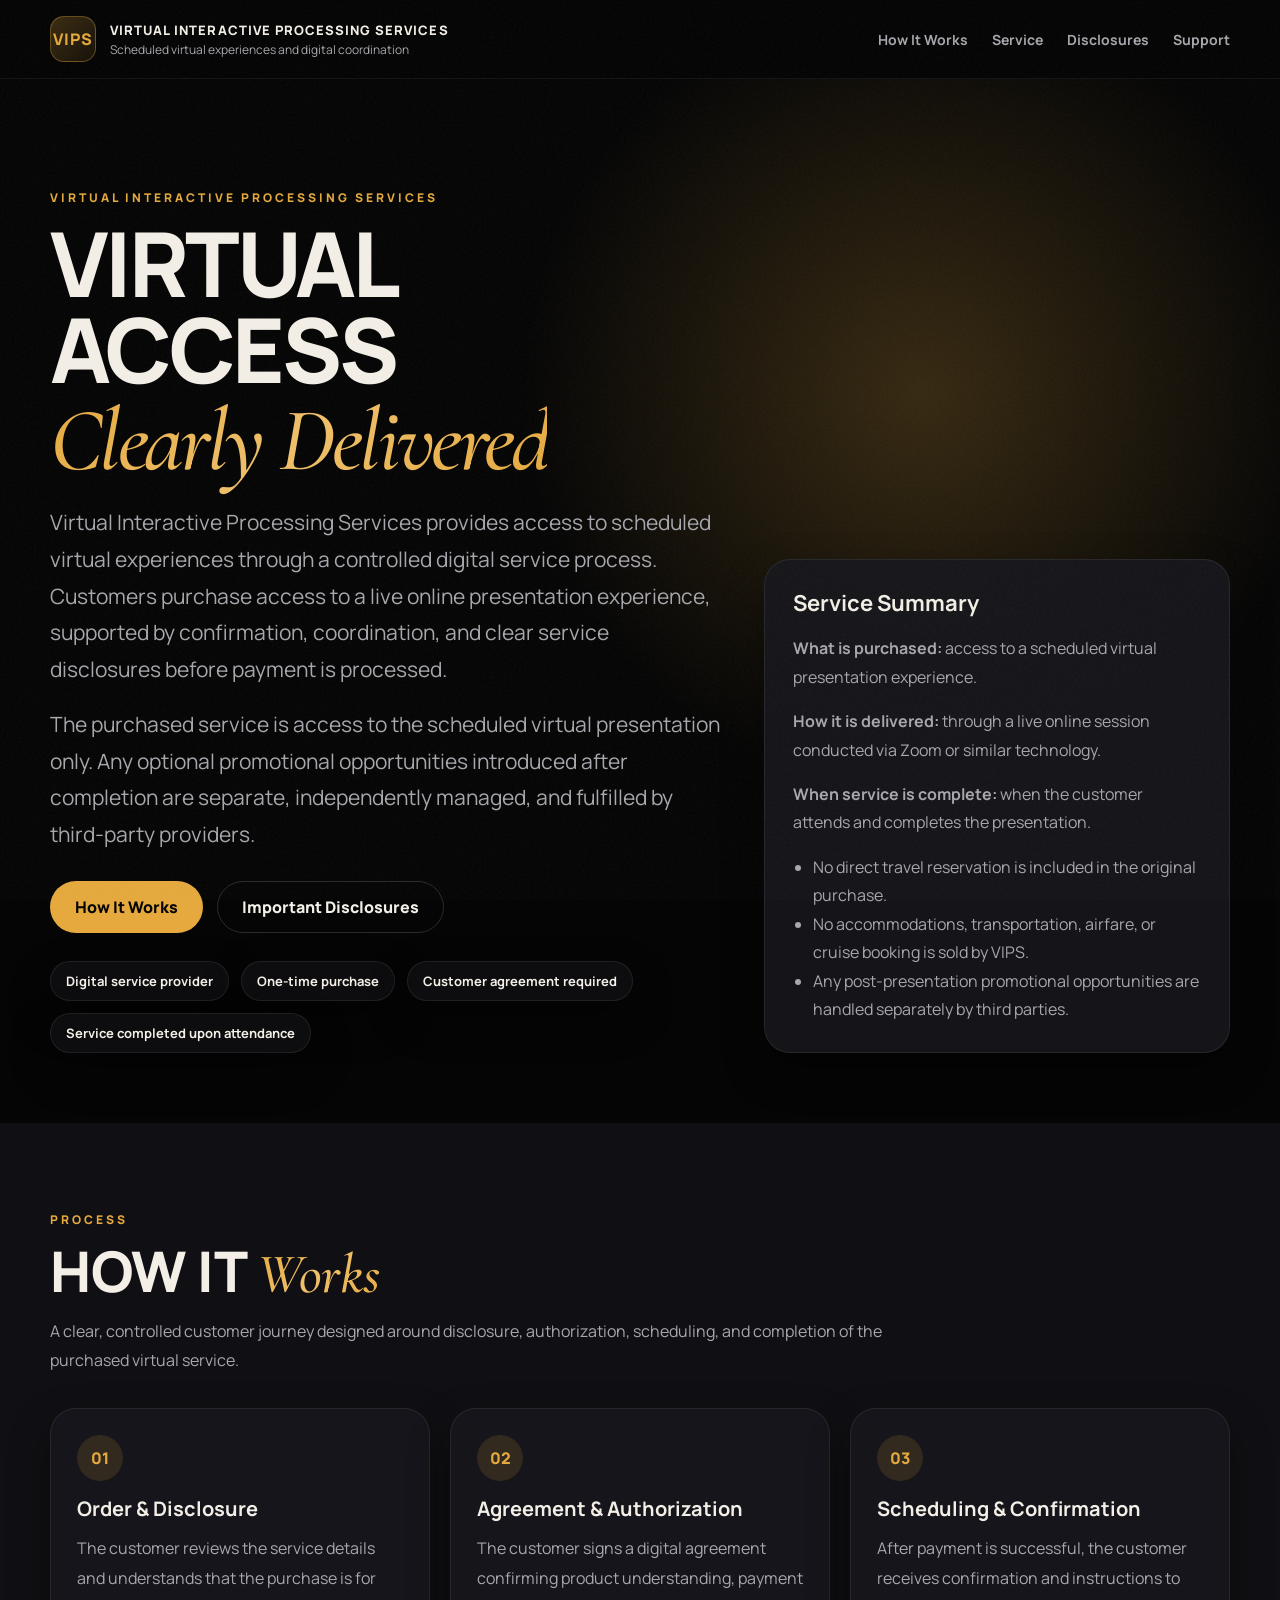
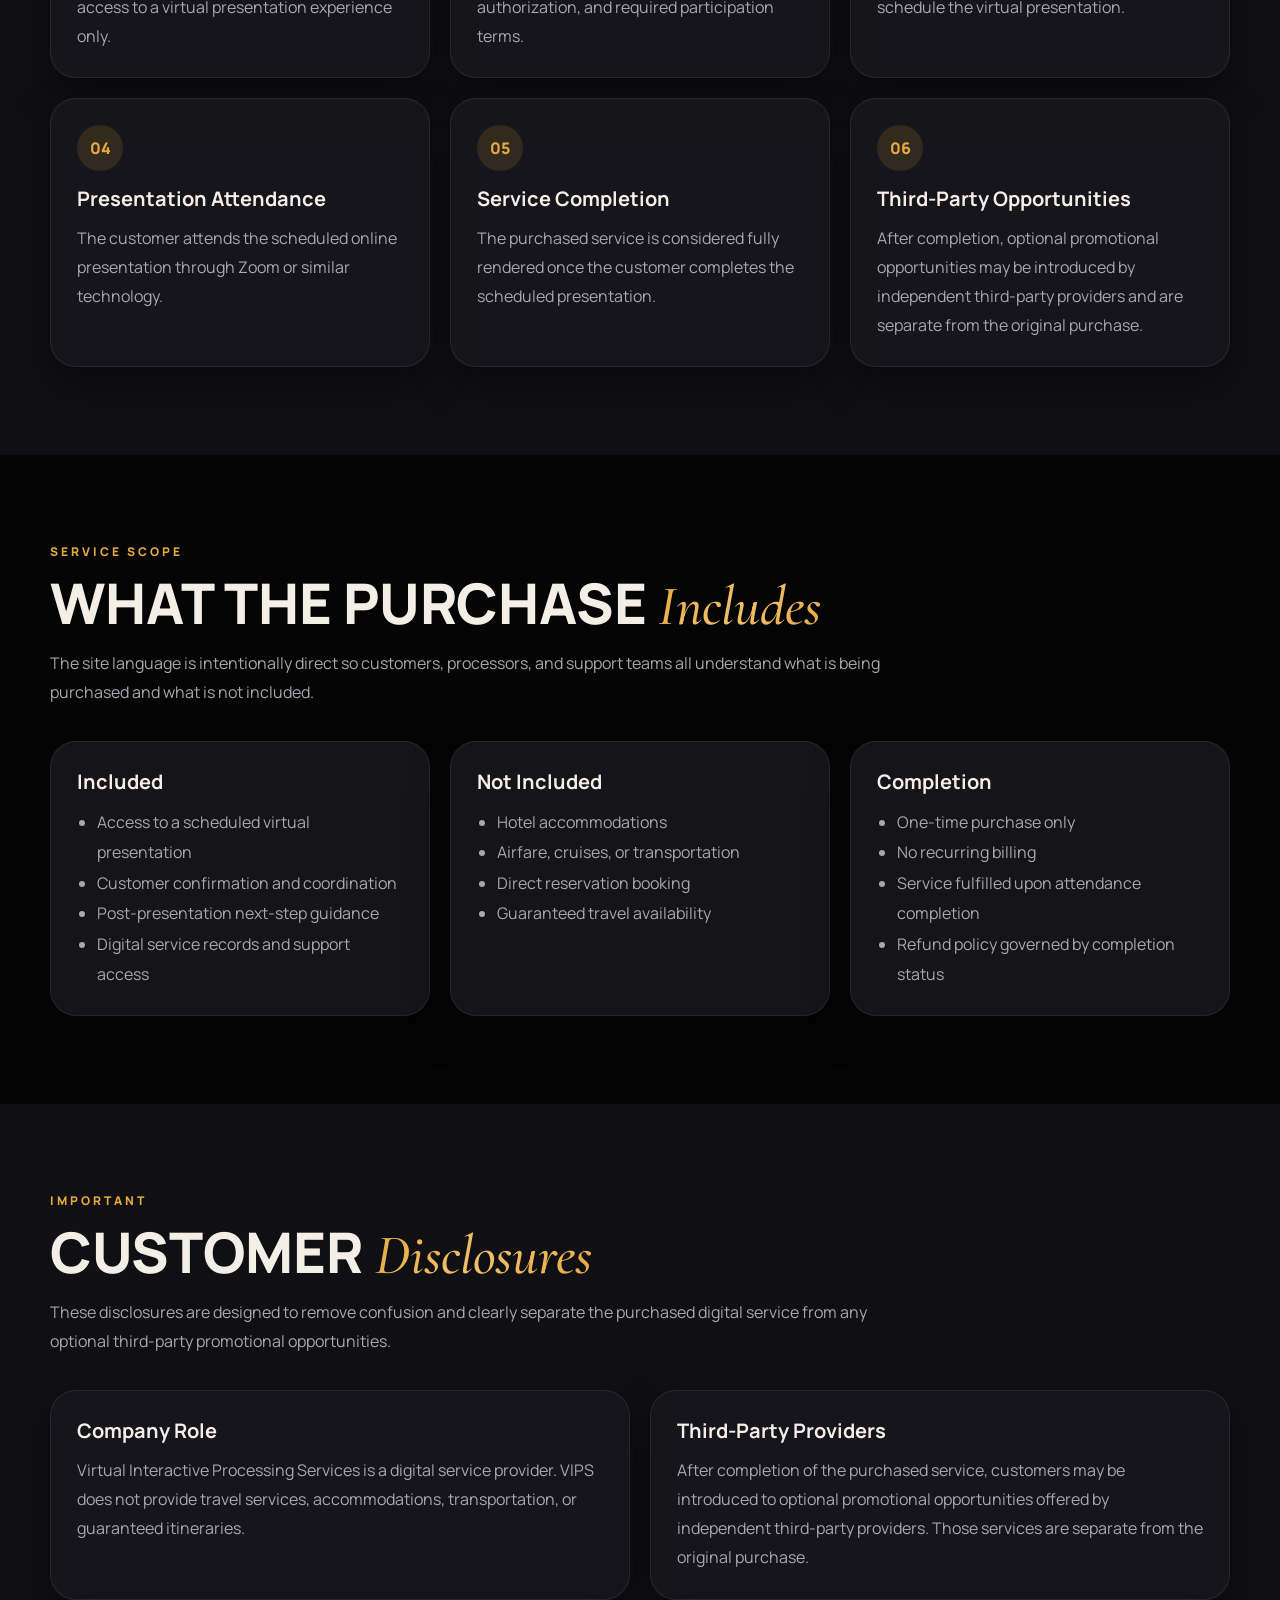
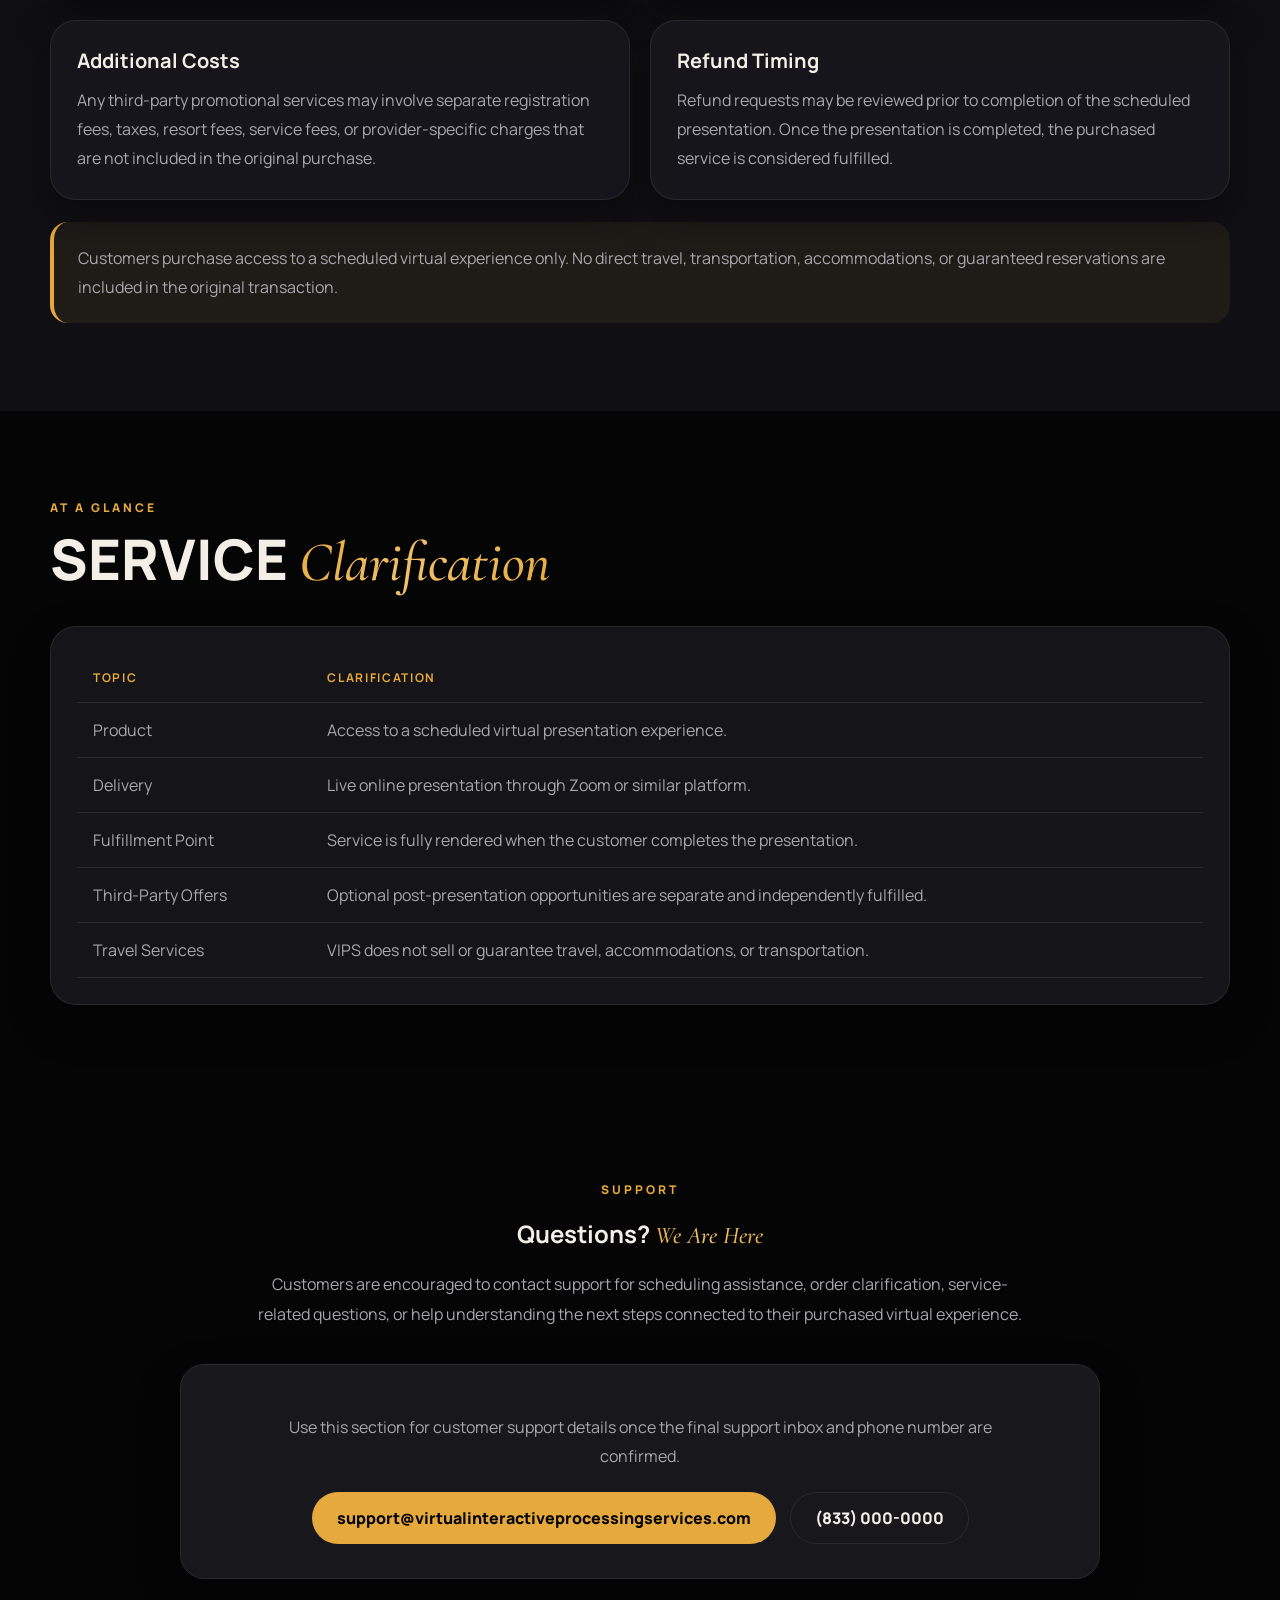
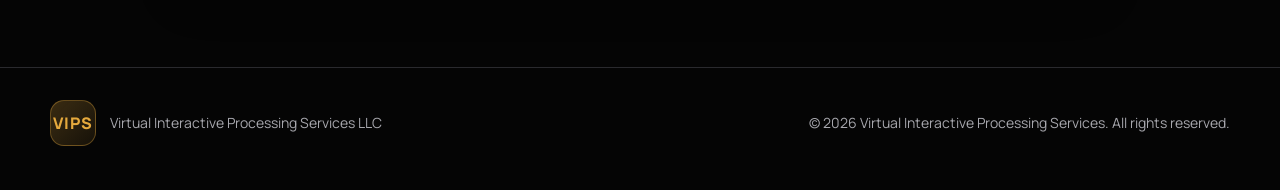
==== commit 3c376fd1: "Update index.html" ====
--- a/index.html
+++ b/index.html
@@ -3,8 +3,8 @@
 <head>
   <meta charset="UTF-8" />
   <meta name="viewport" content="width=device-width, initial-scale=1.0" />
-  <title>VIPS | Premium Virtual Tours and Curated Digital Experiences</title>
-  <meta name="description" content="Discover premium virtual tours, curated digital experiences, and luxury-inspired presentations designed to feel immersive, polished, and memorable from the first click to the final detail." />
+  <title>Virtual Interactive Processing Services | Scheduled Virtual Experiences</title>
+  <meta name="description" content="Virtual Interactive Processing Services provides access to scheduled virtual experiences, customer coordination, and clear digital service fulfillment through a controlled online presentation process." />
   <link rel="preconnect" href="https://fonts.googleapis.com">
   <link rel="preconnect" href="https://fonts.gstatic.com" crossorigin>
   <link href="https://fonts.googleapis.com/css2?family=Cormorant+Garamond:wght@400;500;600;700&family=Manrope:wght@300;400;500;600;700;800&display=swap" rel="stylesheet">
@@ -12,16 +12,15 @@
     :root {
       --background: #050505;
       --surface: #101014;
-      --surface-2: #16161b;
+      --surface-2: #17171c;
+      --surface-3: #202027;
       --primary: #E5A93D;
-      --secondary: #222226;
+      --accent-hover: #F0C06A;
       --text-primary: #F3EFE7;
-      --text-secondary: #A0A0A5;
+      --text-secondary: #A7A7AD;
       --border: #2A2A2E;
-      --accent-hover: #F0C06A;
       --success: #6ee7b7;
-      --danger: #f87171;
-      --shadow: 0 18px 40px rgba(0,0,0,.35);
+      --shadow: 0 18px 40px rgba(0,0,0,.38);
     }
 
     * { box-sizing: border-box; }
@@ -33,7 +32,6 @@
       background: var(--background);
       color: var(--text-primary);
       -webkit-font-smoothing: antialiased;
-      -moz-osx-font-smoothing: grayscale;
       overflow-x: hidden;
     }
 
@@ -42,37 +40,20 @@
       position: fixed;
       inset: 0;
       pointer-events: none;
-      opacity: 0.03;
+      opacity: .035;
       background-image: url("data:image/svg+xml,%3Csvg viewBox='0 0 400 400' xmlns='http://www.w3.org/2000/svg'%3E%3Cfilter id='noiseFilter'%3E%3CfeTurbulence type='fractalNoise' baseFrequency='0.9' numOctaves='4' stitchTiles='stitch'/%3E%3C/filter%3E%3Crect width='100%25' height='100%25' filter='url(%23noiseFilter)'/%3E%3C/svg%3E");
       z-index: 9999;
     }
 
-    img {
-      max-width: 100%;
-      display: block;
-    }
-
-    a {
-      color: inherit;
-      text-decoration: none;
-    }
-
-    button, input {
-      font: inherit;
-    }
+    a { color: inherit; text-decoration: none; }
+    img { max-width: 100%; display: block; }
 
     .container {
-      width: min(1200px, calc(100% - 40px));
+      width: min(1180px, calc(100% - 40px));
       margin: 0 auto;
     }
 
-    .font-heading {
-      font-family: 'Manrope', sans-serif;
-    }
-
-    .font-elegant {
-      font-family: 'Cormorant Garamond', serif;
-    }
+    .font-elegant { font-family: 'Cormorant Garamond', serif; }
 
     .text-gold-gradient {
       background: linear-gradient(135deg, #E5A93D 0%, #F0C06A 50%, #E5A93D 100%);
@@ -87,7 +68,7 @@
       letter-spacing: .25em;
       color: var(--primary);
       margin-bottom: 14px;
-      font-weight: 700;
+      font-weight: 800;
     }
 
     .btn-primary,
@@ -98,33 +79,16 @@
       gap: 10px;
       border-radius: 999px;
       padding: 14px 24px;
-      font-weight: 700;
+      font-weight: 800;
       transition: .25s ease;
       cursor: pointer;
       border: 1px solid transparent;
     }
 
-    .btn-primary {
-      background: var(--primary);
-      color: #000;
-    }
-
-    .btn-primary:hover {
-      background: var(--accent-hover);
-      transform: translateY(-2px);
-    }
-
-    .btn-secondary {
-      background: transparent;
-      color: var(--text-primary);
-      border-color: var(--border);
-    }
-
-    .btn-secondary:hover {
-      border-color: var(--primary);
-      color: var(--primary);
-      transform: translateY(-2px);
-    }
+    .btn-primary { background: var(--primary); color: #050505; }
+    .btn-primary:hover { background: var(--accent-hover); transform: translateY(-2px); }
+    .btn-secondary { background: transparent; color: var(--text-primary); border-color: var(--border); }
+    .btn-secondary:hover { border-color: var(--primary); color: var(--primary); transform: translateY(-2px); }
 
     .site-header {
       position: sticky;
@@ -144,409 +108,105 @@
       gap: 20px;
     }
 
-    .brand {
-      display: flex;
-      align-items: center;
-      gap: 14px;
-      min-width: 0;
-    }
-
-    .site-logo {
-      width: 130px;
-      height: 130px;
-      object-fit: contain;
-      display: block;
-    }
-
-    .brand-text {
-      display: flex;
-      flex-direction: column;
-      gap: 2px;
-    }
-
-    .brand-title {
-      font-weight: 700;
-      font-size: 14px;
-      letter-spacing: .08em;
-      text-transform: uppercase;
-    }
-
-    .brand-subtitle {
-      color: var(--text-secondary);
-      font-size: 12px;
-    }
-
-    .nav {
-      display: flex;
-      align-items: center;
-      gap: 26px;
-      flex-wrap: wrap;
-      justify-content: flex-end;
-    }
-
-    .nav a {
-      color: var(--text-secondary);
-      font-weight: 600;
-      font-size: 14px;
-      transition: color .2s ease;
-    }
-
-    .nav a:hover {
+    .brand { display: flex; align-items: center; gap: 14px; min-width: 0; }
+    .logo-mark {
+      width: 46px;
+      height: 46px;
+      border-radius: 14px;
+      display: grid;
+      place-items: center;
+      background: linear-gradient(135deg, rgba(229,169,61,.24), rgba(229,169,61,.08));
+      border: 1px solid rgba(229,169,61,.35);
       color: var(--primary);
-    }
+      font-weight: 900;
+      letter-spacing: .05em;
+    }
+
+    .brand-text { display: flex; flex-direction: column; gap: 2px; }
+    .brand-title { font-weight: 800; font-size: 13px; letter-spacing: .08em; text-transform: uppercase; }
+    .brand-subtitle { color: var(--text-secondary); font-size: 12px; }
+
+    .nav { display: flex; align-items: center; gap: 24px; flex-wrap: wrap; justify-content: flex-end; }
+    .nav a { color: var(--text-secondary); font-weight: 700; font-size: 14px; transition: color .2s ease; }
+    .nav a:hover { color: var(--primary); }
 
     .hero {
       position: relative;
-      min-height: 100svh;
+      min-height: 92svh;
       display: flex;
       align-items: center;
       padding: 110px 0 70px;
       background:
-        linear-gradient(to bottom, rgba(5,5,5,.35) 0%, rgba(5,5,5,.72) 56%, rgba(5,5,5,1) 100%),
-        url('https://images.unsplash.com/photo-1588336443962-49d88df004a1?auto=format&fit=crop&w=1600&q=80') center/cover no-repeat;
-    }
-
-    .hero-grid {
-      display: grid;
-      grid-template-columns: 1.3fr .9fr;
-      gap: 40px;
-      align-items: end;
-    }
+        radial-gradient(circle at 72% 30%, rgba(229,169,61,.22), transparent 34%),
+        linear-gradient(to bottom, rgba(5,5,5,.25) 0%, rgba(5,5,5,.74) 58%, rgba(5,5,5,1) 100%),
+        url('https://images.unsplash.com/photo-1587825140708-dfaf72ae4b04?auto=format&fit=crop&w=1800&q=80') center/cover no-repeat;
+    }
+
+    .hero-grid { display: grid; grid-template-columns: 1.24fr .86fr; gap: 42px; align-items: end; }
 
     .hero-copy h1 {
-      margin: 0 0 18px;
-      font-size: clamp(48px, 8vw, 96px);
-      line-height: .95;
+      margin: 0 0 20px;
+      font-size: clamp(46px, 7vw, 92px);
+      line-height: .96;
       text-transform: uppercase;
       font-weight: 900;
-      letter-spacing: -.03em;
+      letter-spacing: -.04em;
     }
 
     .hero-copy p {
       color: var(--text-secondary);
-      font-size: clamp(18px, 2.4vw, 22px);
-      line-height: 1.7;
-      max-width: 760px;
-      margin: 0 0 24px;
-    }
-
-    .hero-actions {
-      display: flex;
-      flex-wrap: wrap;
-      gap: 14px;
-      margin-bottom: 28px;
-    }
-
-    .trust-row {
-      display: flex;
-      flex-wrap: wrap;
-      gap: 12px;
-      margin: 26px 0 28px;
-    }
-
+      font-size: clamp(17px, 2vw, 21px);
+      line-height: 1.75;
+      max-width: 790px;
+      margin: 0 0 18px;
+    }
+
+    .hero-actions { display: flex; flex-wrap: wrap; gap: 14px; margin: 28px 0; }
+
+    .trust-row { display: flex; flex-wrap: wrap; gap: 12px; margin: 24px 0 0; }
     .trust-pill {
-      padding: 10px 16px;
+      padding: 10px 15px;
       border-radius: 999px;
       border: 1px solid rgba(255,255,255,.08);
       background: rgba(16,16,20,.82);
       color: var(--text-primary);
-      font-size: 14px;
-      font-weight: 600;
+      font-size: 13px;
+      font-weight: 700;
       box-shadow: var(--shadow);
     }
 
-    .search-bar {
-      display: flex;
-      align-items: center;
-      gap: 12px;
-      width: min(760px, 100%);
-      background: rgba(16,16,20,.92);
-      border: 1px solid var(--border);
-      border-radius: 999px;
-      padding: 10px 10px 10px 20px;
+    .hero-card,
+    .info-card,
+    .process-card,
+    .faq-item,
+    .notice-card {
+      background: rgba(23,23,28,.9);
+      border: 1px solid rgba(255,255,255,.08);
+      border-radius: 26px;
       box-shadow: var(--shadow);
     }
 
-    .search-bar input {
-      flex: 1;
-      min-width: 0;
-      background: transparent;
-      color: var(--text-primary);
-      border: none;
-      outline: none;
-      font-size: 16px;
-    }
-
-    .search-bar input::placeholder {
-      color: var(--text-secondary);
-    }
-
-    .hero-card {
-      background: rgba(16,16,20,.82);
-      border: 1px solid rgba(255,255,255,.08);
-      border-radius: 28px;
-      padding: 28px;
-      box-shadow: var(--shadow);
-    }
-
-    .hero-card h3 {
-      margin: 0 0 14px;
-      font-size: 22px;
-    }
-
-    .hero-card p {
-      color: var(--text-secondary);
-      line-height: 1.75;
-      margin: 0 0 16px;
-    }
-
-    .hero-card ul {
-      margin: 0;
-      padding-left: 18px;
-      color: var(--text-secondary);
-      line-height: 1.85;
-    }
-
-    .scroll-indicator {
-      margin-top: 26px;
-      color: var(--text-secondary);
-      font-size: 13px;
-      letter-spacing: .15em;
-      text-transform: uppercase;
-    }
-
-    section {
-      padding: 92px 0;
-    }
-
-    .section-head {
-      margin-bottom: 34px;
-    }
-
+    .hero-card { padding: 28px; }
+    .hero-card h3 { margin: 0 0 14px; font-size: 22px; }
+    .hero-card p, .hero-card li { color: var(--text-secondary); line-height: 1.78; }
+    .hero-card ul { margin: 0; padding-left: 20px; }
+
+    section { padding: 88px 0; }
+    .section-head { margin-bottom: 34px; }
     .section-head h2 {
       margin: 0;
       font-size: clamp(34px, 5vw, 56px);
-      line-height: 1;
+      line-height: 1.02;
       font-weight: 900;
       text-transform: uppercase;
     }
-
-    .section-head p {
-      color: var(--text-secondary);
-      max-width: 820px;
-      line-height: 1.75;
-      margin-top: 14px;
-    }
-
-    .bento-grid {
-      display: grid;
-      grid-template-columns: repeat(12, 1fr);
-      gap: 16px;
-    }
-
-    .category-card {
-      position: relative;
-      overflow: hidden;
-      border-radius: 24px;
-      min-height: 280px;
-      background: var(--surface);
-      border: 1px solid rgba(255,255,255,.06);
-      box-shadow: var(--shadow);
-      display: flex;
-      align-items: end;
-      transition: transform .3s ease, box-shadow .3s ease;
-    }
-
-    .category-card:hover {
-      transform: translateY(-4px);
-      box-shadow: 0 24px 48px rgba(0,0,0,.45);
-    }
-
-    .category-card.large {
-      grid-column: span 8;
-      min-height: 360px;
-    }
-
-    .category-card.small {
-      grid-column: span 4;
-    }
-
-    .category-card img {
-      position: absolute;
-      inset: 0;
-      width: 100%;
-      height: 100%;
-      object-fit: cover;
-      transition: transform .6s ease;
-    }
-
-    .category-card:hover img {
-      transform: scale(1.05);
-    }
-
-    .category-card::after {
-      content: "";
-      position: absolute;
-      inset: 0;
-      background: linear-gradient(to top, rgba(0,0,0,.92), rgba(0,0,0,.18));
-    }
-
-    .category-content {
-      position: relative;
-      z-index: 1;
-      padding: 26px;
-      width: 100%;
-    }
-
-    .category-icon {
-      font-size: 22px;
-      margin-bottom: 10px;
-    }
-
-    .category-content h3 {
-      margin: 0 0 8px;
-      font-size: 28px;
-      font-weight: 800;
-    }
-
-    .category-content p {
-      margin: 0;
-      color: var(--text-secondary);
-      max-width: 560px;
-      line-height: 1.7;
-    }
-
-    .featured {
-      background: var(--surface);
-    }
-
-    .tour-grid {
-      display: grid;
-      grid-template-columns: repeat(3, 1fr);
-      gap: 22px;
-    }
-
-    .tour-card {
-      background: var(--surface-2);
-      border: 1px solid var(--border);
-      border-radius: 22px;
-      overflow: hidden;
-      box-shadow: var(--shadow);
-      transition: transform .25s ease, border-color .25s ease;
-    }
-
-    .tour-card:hover {
-      transform: translateY(-4px);
-      border-color: rgba(229,169,61,.35);
-    }
-
-    .tour-card-image {
-      position: relative;
-      aspect-ratio: 16/10;
-      overflow: hidden;
-    }
-
-    .tour-card-image img {
-      width: 100%;
-      height: 100%;
-      object-fit: cover;
-      transition: transform .5s ease;
-    }
-
-    .tour-card:hover .tour-card-image img {
-      transform: scale(1.05);
-    }
-
-    .price-tag,
-    .featured-tag {
-      position: absolute;
-      top: 14px;
-      padding: 8px 14px;
-      border-radius: 999px;
-      font-size: 12px;
-      font-weight: 800;
-    }
-
-    .price-tag {
-      right: 14px;
-      background: var(--primary);
-      color: #000;
-    }
-
-    .featured-tag {
-      left: 14px;
-      background: rgba(0,0,0,.65);
-      color: var(--text-primary);
-      border: 1px solid rgba(255,255,255,.1);
-    }
-
-    .tour-body {
-      padding: 20px;
-    }
-
-    .tour-meta {
-      color: var(--text-secondary);
-      font-size: 14px;
-      margin-bottom: 12px;
-    }
-
-    .tour-card h3 {
-      margin: 0 0 10px;
-      font-size: 20px;
-    }
-
-    .tour-card p {
-      margin: 0 0 16px;
-      color: var(--text-secondary);
-      line-height: 1.7;
-    }
-
-    .tour-actions {
-      display: flex;
-      gap: 10px;
-      flex-wrap: wrap;
-    }
-
-    .info-grid,
-    .process-grid,
-    .faq-grid {
-      display: grid;
-      gap: 22px;
-    }
-
-    .info-grid,
-    .process-grid {
-      grid-template-columns: repeat(4, 1fr);
-    }
-
-    .faq-grid {
-      grid-template-columns: repeat(2, 1fr);
-    }
-
-    .info-card,
-    .process-card,
-    .faq-item {
-      background: var(--surface-2);
-      border: 1px solid var(--border);
-      border-radius: 22px;
-      padding: 26px;
-      box-shadow: var(--shadow);
-    }
-
-    .info-card h3,
-    .process-card h3,
-    .faq-item h3 {
-      margin: 0 0 12px;
-      font-size: 20px;
-    }
-
-    .info-card p,
-    .process-card p,
-    .faq-item p {
-      margin: 0;
-      color: var(--text-secondary);
-      line-height: 1.8;
-    }
+    .section-head p { color: var(--text-secondary); max-width: 840px; line-height: 1.8; margin-top: 14px; }
+
+    .grid-3 { display: grid; grid-template-columns: repeat(3, 1fr); gap: 20px; }
+    .grid-2 { display: grid; grid-template-columns: repeat(2, 1fr); gap: 20px; }
+    .info-card, .process-card, .faq-item, .notice-card { padding: 26px; }
+    .info-card h3, .process-card h3, .faq-item h3, .notice-card h3 { margin: 0 0 12px; font-size: 20px; }
+    .info-card p, .process-card p, .faq-item p, .notice-card p { margin: 0; color: var(--text-secondary); line-height: 1.82; }
 
     .process-number {
       width: 46px;
@@ -557,106 +217,31 @@
       justify-content: center;
       background: rgba(229,169,61,.14);
       color: var(--primary);
-      font-weight: 800;
+      font-weight: 900;
       margin-bottom: 14px;
     }
 
-    .about-grid {
-      display: grid;
-      grid-template-columns: 1.1fr .9fr;
-      gap: 50px;
-      align-items: center;
-    }
-
-    .about-copy p {
+    .included-list { margin: 0; padding-left: 20px; color: var(--text-secondary); line-height: 1.9; }
+    .included-list strong { color: var(--text-primary); }
+
+    .featured { background: var(--surface); }
+
+    .statement {
+      border-left: 4px solid var(--primary);
+      background: rgba(229,169,61,.07);
+      padding: 22px 24px;
+      border-radius: 18px;
       color: var(--text-secondary);
-      line-height: 1.85;
-      margin-bottom: 20px;
-    }
-
-    .highlight-list {
-      display: grid;
-      gap: 12px;
-      margin-top: 26px;
-    }
-
-    .highlight-item {
-      display: flex;
-      align-items: center;
-      gap: 12px;
-      padding: 14px 0;
-      border-bottom: 1px solid rgba(255,255,255,.06);
-      color: var(--text-primary);
-    }
-
-    .check {
-      width: 28px;
-      height: 28px;
-      border-radius: 50%;
-      display: inline-flex;
-      align-items: center;
-      justify-content: center;
-      background: rgba(229,169,61,.14);
-      color: var(--primary);
-      flex: 0 0 auto;
-      font-weight: 800;
-    }
-
-    .about-visual {
-      position: relative;
-      min-height: 420px;
-      border-radius: 28px;
-      overflow: hidden;
-      box-shadow: var(--shadow);
-      border: 1px solid rgba(255,255,255,.06);
-    }
-
-    .about-visual img {
-      position: absolute;
-      inset: 0;
-      width: 100%;
-      height: 100%;
-      object-fit: cover;
-    }
-
-    .about-visual::after {
-      content: "";
-      position: absolute;
-      inset: 0;
-      background: linear-gradient(to top, rgba(5,5,5,.88), rgba(5,5,5,.08));
-    }
-
-    .stat-box {
-      position: absolute;
-      right: 20px;
-      bottom: 20px;
-      z-index: 1;
-      background: var(--primary);
-      color: #000;
-      padding: 24px 26px;
-      border-radius: 18px;
-      min-width: 170px;
-      box-shadow: 0 18px 30px rgba(0,0,0,.35);
-    }
-
-    .stat-box strong {
-      display: block;
-      font-size: 42px;
-      line-height: 1;
-    }
-
-    .contact {
-      background: var(--surface);
-      text-align: center;
-    }
-
-    .contact p {
-      color: var(--text-secondary);
-      max-width: 780px;
-      margin: 14px auto 20px;
-      line-height: 1.85;
-    }
-
+      line-height: 1.8;
+    }
+
+    .table-wrap { overflow-x: auto; }
+    table { width: 100%; border-collapse: collapse; min-width: 620px; }
+    th, td { padding: 16px; border-bottom: 1px solid var(--border); text-align: left; }
+    th { color: var(--primary); font-size: 12px; text-transform: uppercase; letter-spacing: .14em; }
+    td { color: var(--text-secondary); }
+
+    .contact { text-align: center; }
     .contact-panel {
       max-width: 920px;
       margin: 34px auto 0;
@@ -666,140 +251,24 @@
       padding: 34px;
       box-shadow: var(--shadow);
     }
-
-    .contact-actions {
-      display: flex;
-      flex-wrap: wrap;
-      justify-content: center;
-      gap: 14px;
-      margin-top: 18px;
-    }
-
-    .contact-note {
-      font-size: 14px;
-      color: var(--text-secondary);
-      margin-top: 18px;
-    }
-
-    .site-footer {
-      padding: 30px 0 40px;
-      border-top: 1px solid var(--border);
-    }
-
-    .footer-row {
-      display: flex;
-      align-items: center;
-      justify-content: space-between;
-      gap: 16px;
-      flex-wrap: wrap;
-    }
-
-    .footer-row p,
-    .footer-row span {
-      color: var(--text-secondary);
-      font-size: 14px;
-      margin: 0;
-    }
-
-    .hidden {
-      display: none !important;
-    }
-
-    .empty-state {
-      padding: 26px;
-      background: rgba(255,255,255,.03);
-      border: 1px solid rgba(255,255,255,.06);
-      border-radius: 18px;
-      color: var(--text-secondary);
-      text-align: center;
-      margin-top: 18px;
-    }
+    .contact p { color: var(--text-secondary); max-width: 780px; margin: 14px auto 20px; line-height: 1.85; }
+    .contact-actions { display: flex; flex-wrap: wrap; justify-content: center; gap: 14px; margin-top: 18px; }
+
+    .site-footer { padding: 32px 0 44px; border-top: 1px solid var(--border); }
+    .footer-row { display: flex; align-items: center; justify-content: space-between; gap: 16px; flex-wrap: wrap; }
+    .footer-row p, .footer-row span { color: var(--text-secondary); font-size: 14px; margin: 0; }
 
     @media (max-width: 1024px) {
-      .hero-grid,
-      .about-grid {
-        grid-template-columns: 1fr;
-      }
-
-      .category-card.large,
-      .category-card.small {
-        grid-column: span 6;
-      }
-
-      .tour-grid,
-      .info-grid,
-      .process-grid {
-        grid-template-columns: repeat(2, 1fr);
-      }
-
-      .faq-grid {
-        grid-template-columns: 1fr;
-      }
-
-      .nav {
-        gap: 16px;
-      }
+      .hero-grid, .grid-3, .grid-2 { grid-template-columns: 1fr; }
+      .nav { gap: 16px; }
     }
 
     @media (max-width: 720px) {
-      .site-header .container {
-        padding-top: 12px;
-        padding-bottom: 12px;
-        align-items: flex-start;
-        flex-direction: column;
-      }
-
-      .nav {
-        width: 100%;
-        justify-content: flex-start;
-      }
-
-      .hero {
-        padding-top: 160px;
-      }
-
-      .search-bar {
-        flex-direction: column;
-        align-items: stretch;
-        border-radius: 22px;
-        padding: 14px;
-      }
-
-      .search-bar .btn-primary {
-        width: 100%;
-      }
-
-      .category-card.large,
-      .category-card.small,
-      .tour-grid,
-      .info-grid,
-      .process-grid {
-        grid-template-columns: 1fr;
-      }
-
-      .category-card.large,
-      .category-card.small {
-        grid-column: span 12;
-      }
-
-      .tour-grid {
-        display: grid;
-      }
-
-      .contact-actions {
-        flex-direction: column;
-      }
-
-      .contact-actions a {
-        width: 100%;
-      }
-
-      .contact-panel,
-      .info-card,
-      .process-card,
-      .faq-item {
-        padding: 22px;
-      }
+      .site-header .container { padding-top: 12px; padding-bottom: 12px; align-items: flex-start; flex-direction: column; }
+      .nav { width: 100%; justify-content: flex-start; }
+      .hero { padding-top: 150px; }
+      .contact-actions { flex-direction: column; }
+      .contact-actions a { width: 100%; }
     }
   </style>
 </head>
@@ -807,21 +276,17 @@
   <header class="site-header">
     <div class="container">
       <a href="#top" class="brand">
-        <img src="ChatGPT Image Apr 18, 2026, 11_50_18 PM.png" alt="VIPS logo" class="site-logo">
+        <div class="logo-mark">VIPS</div>
         <div class="brand-text">
-          <div class="brand-title">Virtual Interactive Processing Service</div>
-          <div class="brand-subtitle">Premium virtual tours and curated digital experiences</div>
+          <div class="brand-title">Virtual Interactive Processing Services</div>
+          <div class="brand-subtitle">Scheduled virtual experiences and digital coordination</div>
         </div>
       </a>
-
       <nav class="nav">
-        <a href="#categories">Categories</a>
-        <a href="#featured">Featured</a>
-        <a href="#difference">Why VIPS</a>
         <a href="#how-it-works">How It Works</a>
-        <a href="#about">About</a>
-        <a href="#faq">FAQ</a>
-        <a href="#contact">Contact</a>
+        <a href="#service">Service</a>
+        <a href="#disclosures">Disclosures</a>
+        <a href="#support">Support</a>
       </nav>
     </div>
   </header>
@@ -830,328 +295,151 @@
     <section class="hero">
       <div class="container hero-grid">
         <div class="hero-copy">
-          <div class="section-label">Virtual Interactive Processing Service</div>
-          <h1 class="font-heading">
+          <div class="section-label">Virtual Interactive Processing Services</div>
+          <h1>
             <span>Virtual Access</span><br>
-            <span class="font-elegant text-gold-gradient" style="text-transform:none; font-weight:500; font-style:italic;">Elevated</span>
+            <span class="font-elegant text-gold-gradient" style="text-transform:none; font-weight:500; font-style:italic;">Clearly Delivered</span>
           </h1>
           <p>
-            VIPS brings premium virtual tours, curated digital experiences, and luxury-inspired presentations into one polished destination. Whether your audience is drawn to celebrity-style estates, immersive worlds, executive showcases, private mastermind sessions, or wellness-centered content, every page is designed to feel refined, memorable, and worth exploring.
+            Virtual Interactive Processing Services provides access to scheduled virtual experiences through a controlled digital service process. Customers purchase access to a live online presentation experience, supported by confirmation, coordination, and clear service disclosures before payment is processed.
           </p>
           <p>
-            This is not a thin catalog with generic placeholders. It is a presentation-first experience built to create interest, build confidence, and position every featured offer with more clarity, more visual appeal, and more perceived value.
+            The purchased service is access to the scheduled virtual presentation only. Any optional promotional opportunities introduced after completion are separate, independently managed, and fulfilled by third-party providers.
           </p>
-
           <div class="hero-actions">
-            <a class="btn-primary" href="#featured">Explore Experiences</a>
-            <a class="btn-secondary" href="#contact">Contact Support</a>
-          </div>
-
+            <a class="btn-primary" href="#how-it-works">How It Works</a>
+            <a class="btn-secondary" href="#disclosures">Important Disclosures</a>
+          </div>
           <div class="trust-row">
-            <div class="trust-pill">Luxury-inspired presentation</div>
-            <div class="trust-pill">Curated premium categories</div>
-            <div class="trust-pill">Search-friendly browsing</div>
-            <div class="trust-pill">Built for booking interest</div>
-          </div>
-
-          <form class="search-bar" id="searchForm">
-            <input type="text" id="searchInput" placeholder="Search by tour, category, or experience style..." />
-            <button type="submit" class="btn-primary">Search</button>
-          </form>
-
-          <div class="scroll-indicator">Scroll to explore</div>
+            <div class="trust-pill">Digital service provider</div>
+            <div class="trust-pill">One-time purchase</div>
+            <div class="trust-pill">Customer agreement required</div>
+            <div class="trust-pill">Service completed upon attendance</div>
+          </div>
         </div>
 
         <aside class="hero-card">
-          <h3>What Visitors Can Expect</h3>
-          <p>
-            VIPS is built to make digital experiences feel more exclusive from the first impression. The structure, language, and presentation style work together to create a smoother path from curiosity to contact.
-          </p>
+          <h3>Service Summary</h3>
+          <p><strong>What is purchased:</strong> access to a scheduled virtual presentation experience.</p>
+          <p><strong>How it is delivered:</strong> through a live online session conducted via Zoom or similar technology.</p>
+          <p><strong>When service is complete:</strong> when the customer attends and completes the presentation.</p>
           <ul>
-            <li>Curated experiences with a more upscale visual identity</li>
-            <li>Clear categories that help visitors discover the right fit faster</li>
-            <li>Featured experiences positioned with stronger detail and value</li>
-            <li>Flexible presentation for tours, showcases, live sessions, or private access</li>
-            <li>Simple next steps for support, questions, or booking interest</li>
+            <li>No direct travel reservation is included in the original purchase.</li>
+            <li>No accommodations, transportation, airfare, or cruise booking is sold by VIPS.</li>
+            <li>Any post-presentation promotional opportunities are handled separately by third parties.</li>
           </ul>
         </aside>
       </div>
     </section>
 
-    <section id="categories">
+    <section id="how-it-works" class="featured">
       <div class="container">
         <div class="section-head">
-          <div class="section-label">Explore</div>
-          <h2 class="font-heading">Tour <span class="font-elegant text-gold-gradient" style="text-transform:none; font-weight:500; font-style:italic;">Categories</span></h2>
-          <p>
-            Browse the signature categories that define the VIPS brand. Each one is designed to feel immersive, premium, and easy to understand, so visitors can quickly connect with the type of experience that fits their interests, style, or audience.
-          </p>
-        </div>
-
-        <div class="bento-grid" id="categoryGrid">
-          <article class="category-card large searchable" data-search="celebrity estates celebrity homes luxury mansions design architecture premium real estate">
-            <img src="https://images.unsplash.com/photo-1511818966892-d7d671e672a2?auto=format&fit=crop&w=1200&q=80" alt="Celebrity estates" />
-            <div class="category-content">
-              <div class="category-icon">👑</div>
-              <h3>Celebrity Estates</h3>
-              <p>
-                Explore luxury-inspired virtual tours centered on grand interiors, dramatic architecture, elevated design, and the polished atmosphere people expect from high-end private properties. This category is ideal for aspirational audiences who want sophistication, visual detail, and a true VIP feel.
-              </p>
-            </div>
+          <div class="section-label">Process</div>
+          <h2>How It <span class="font-elegant text-gold-gradient" style="text-transform:none; font-weight:500; font-style:italic;">Works</span></h2>
+          <p>A clear, controlled customer journey designed around disclosure, authorization, scheduling, and completion of the purchased virtual service.</p>
+        </div>
+        <div class="grid-3">
+          <article class="process-card">
+            <div class="process-number">01</div>
+            <h3>Order & Disclosure</h3>
+            <p>The customer reviews the service details and understands that the purchase is for access to a virtual presentation experience only.</p>
           </article>
-
-          <article class="category-card small searchable" data-search="virtual reality vr immersive adventures futuristic digital interactive worlds">
-            <img src="https://images.unsplash.com/photo-1593508512255-86ab42a8e620?auto=format&fit=crop&w=1200&q=80" alt="VR adventures" />
-            <div class="category-content">
-              <div class="category-icon">🥽</div>
-              <h3>VR Adventures</h3>
-              <p>
-                Step into visually rich digital experiences designed to feel futuristic, energetic, and transportive. These experiences work well for visitors who want interaction, atmosphere, and a stronger sense of immersion.
-              </p>
-            </div>
+          <article class="process-card">
+            <div class="process-number">02</div>
+            <h3>Agreement & Authorization</h3>
+            <p>The customer signs a digital agreement confirming product understanding, payment authorization, and required participation terms.</p>
           </article>
-
-          <article class="category-card small searchable" data-search="business executive leadership experiences professional premium corporate">
-            <img src="https://images.unsplash.com/photo-1552664730-d307ca884978?auto=format&fit=crop&w=1200&q=80" alt="Executive access" />
-            <div class="category-content">
-              <div class="category-icon">💼</div>
-              <h3>Executive Access</h3>
-              <p>
-                Professional-grade experiences designed for a more refined audience. This category is ideal for business-facing presentations, insider-style sessions, or digital showcases that need authority, trust, and polish.
-              </p>
-            </div>
+          <article class="process-card">
+            <div class="process-number">03</div>
+            <h3>Scheduling & Confirmation</h3>
+            <p>After payment is successful, the customer receives confirmation and instructions to schedule the virtual presentation.</p>
           </article>
-
-          <article class="category-card small searchable" data-search="wellness fitness training coaching performance mindset lifestyle health">
-            <img src="https://images.unsplash.com/photo-1517836357463-d25dfeac3438?auto=format&fit=crop&w=1200&q=80" alt="Wellness and fitness" />
-            <div class="category-content">
-              <div class="category-icon">💪</div>
-              <h3>Wellness &amp; Fitness</h3>
-              <p>
-                High-energy digital experiences focused on performance, discipline, confidence, and lifestyle. Built for audiences who respond to transformation, motivation, and a more modern premium presentation style.
-              </p>
-            </div>
+          <article class="process-card">
+            <div class="process-number">04</div>
+            <h3>Presentation Attendance</h3>
+            <p>The customer attends the scheduled online presentation through Zoom or similar technology.</p>
           </article>
-
-          <article class="category-card large searchable" data-search="education learning mastermind premium coaching strategy community private sessions">
-            <img src="https://images.unsplash.com/photo-1522202176988-66273c2fd55f?auto=format&fit=crop&w=1200&q=80" alt="Mastermind sessions" />
-            <div class="category-content">
-              <div class="category-icon">🎓</div>
-              <h3>Mastermind Sessions</h3>
-              <p>
-                Premium learning-driven experiences crafted to feel selective, insightful, and high value. Whether the focus is strategy, mentorship, community, or guided discussion, this category supports a more exclusive and elevated educational environment.
-              </p>
-            </div>
+          <article class="process-card">
+            <div class="process-number">05</div>
+            <h3>Service Completion</h3>
+            <p>The purchased service is considered fully rendered once the customer completes the scheduled presentation.</p>
           </article>
-        </div>
-        <div id="categoryEmpty" class="empty-state hidden">No categories matched that search.</div>
+          <article class="process-card">
+            <div class="process-number">06</div>
+            <h3>Third-Party Opportunities</h3>
+            <p>After completion, optional promotional opportunities may be introduced by independent third-party providers and are separate from the original purchase.</p>
+          </article>
+        </div>
       </div>
     </section>
 
-    <section class="featured" id="featured">
+    <section id="service">
       <div class="container">
         <div class="section-head">
-          <div class="section-label">Curated For You</div>
-          <h2 class="font-heading">Featured <span class="font-elegant text-gold-gradient" style="text-transform:none; font-weight:500; font-style:italic;">Experiences</span></h2>
-          <p>
-            Explore a curated collection of featured experiences designed to showcase luxury, exclusivity, strong visual storytelling, and a more premium digital presentation. Each featured offer is written to feel more complete, more intentional, and more persuasive than generic catalog copy.
-          </p>
-        </div>
-
-        <div class="tour-grid" id="tourGrid">
-          <article class="tour-card searchable" data-search="celebrity mansion luxury home tour estate design architecture private access">
-            <div class="tour-card-image">
-              <img src="https://images.unsplash.com/photo-1600585154526-990dced4db0d?auto=format&fit=crop&w=1200&q=80" alt="Celebrity Mansion Tour" />
-              <div class="featured-tag">Featured</div>
-              <div class="price-tag">$379.00</div>
-            </div>
-            <div class="tour-body">
-              <div class="tour-meta">Approx. 60 minutes</div>
-              <h3>Celebrity Mansion Tour</h3>
-              <p>
-                Step into a luxury-focused digital showcase inspired by grand estates, striking interiors, private access, and elevated design. This experience is ideal for audiences drawn to aspirational living, polished storytelling, and the feeling of getting closer to a world that usually feels off-limits.
-              </p>
-              <div class="tour-actions">
-                <a class="btn-primary" href="#contact">Book Interest</a>
-              </div>
-            </div>
-          </article>
-
-          <article class="tour-card searchable" data-search="vr headset futuristic immersive digital adventure interactive premium visuals">
-            <div class="tour-card-image">
-              <img src="https://images.unsplash.com/photo-1626379953822-baec19c3accd?auto=format&fit=crop&w=1200&q=80" alt="Immersive VR Experience" />
-              <div class="featured-tag">Featured</div>
-              <div class="price-tag">$259.00</div>
-            </div>
-            <div class="tour-body">
-              <div class="tour-meta">Approx. 45 minutes</div>
-              <h3>Immersive VR Experience</h3>
-              <p>
-                A high-impact virtual session that emphasizes motion, atmosphere, and futuristic styling from start to finish. Designed to feel engaging from the first click, this experience gives visitors a visually memorable journey with a strong premium edge.
-              </p>
-              <div class="tour-actions">
-                <a class="btn-primary" href="#contact">Book Interest</a>
-              </div>
-            </div>
-          </article>
-
-          <article class="tour-card searchable" data-search="business executive behind the scenes corporate leadership authority premium presentation">
-            <div class="tour-card-image">
-              <img src="https://images.unsplash.com/photo-1497366754035-f200968a6e72?auto=format&fit=crop&w=1200&q=80" alt="Executive Insider Access" />
-              <div class="price-tag">$689.00</div>
-            </div>
-            <div class="tour-body">
-              <div class="tour-meta">Approx. 50 minutes</div>
-              <h3>Executive Insider Access</h3>
-              <p>
-                Created for viewers who value polish, credibility, and executive-level presentation. This experience combines strong visual structure with a refined tone that feels well suited for premium business audiences, leadership conversations, and high-trust positioning.
-              </p>
-              <div class="tour-actions">
-                <a class="btn-primary" href="#contact">Book Interest</a>
-              </div>
-            </div>
-          </article>
-
-          <article class="tour-card searchable" data-search="wellness elite performance fitness transformation lifestyle coaching mindset">
-            <div class="tour-card-image">
-              <img src="https://images.unsplash.com/photo-1518611012118-696072aa579a?auto=format&fit=crop&w=1200&q=80" alt="Elite Wellness Session" />
-              <div class="price-tag">$449.00</div>
-            </div>
-            <div class="tour-body">
-              <div class="tour-meta">Approx. 40 minutes</div>
-              <h3>Elite Wellness Session</h3>
-              <p>
-                A sleek and motivating digital experience centered on performance, self-discipline, energy, and lifestyle transformation. The presentation style is modern, aspirational, and ideal for audiences who respond to momentum, confidence, and elevated wellness content.
-              </p>
-              <div class="tour-actions">
-                <a class="btn-primary" href="#contact">Book Interest</a>
-              </div>
-            </div>
-          </article>
-
-          <article class="tour-card searchable" data-search="mastermind learning coaching strategy private access community leadership education">
-            <div class="tour-card-image">
-              <img src="https://images.unsplash.com/photo-1529390079861-591de354faf5?auto=format&fit=crop&w=1200&q=80" alt="Private Mastermind Access" />
-              <div class="featured-tag">Featured</div>
-              <div class="price-tag">$799.00</div>
-            </div>
-            <div class="tour-body">
-              <div class="tour-meta">Approx. 75 minutes</div>
-              <h3>Private Mastermind Access</h3>
-              <p>
-                An elevated learning-driven session designed to feel selective, intimate, and high value. This experience is strong for strategy conversations, premium education, guided discussions, and community experiences that should feel more private and more meaningful.
-              </p>
-              <div class="tour-actions">
-                <a class="btn-primary" href="#contact">Book Interest</a>
-              </div>
-            </div>
-          </article>
-
-          <article class="tour-card searchable" data-search="luxury destination travel preview vip scenic premium lifestyle escape">
-            <div class="tour-card-image">
-              <img src="https://images.unsplash.com/photo-1507525428034-b723cf961d3e?auto=format&fit=crop&w=1200&q=80" alt="Luxury Destination Preview" />
-              <div class="price-tag">$569.00</div>
-            </div>
-            <div class="tour-body">
-              <div class="tour-meta">Approx. 55 minutes</div>
-              <h3>Luxury Destination Preview</h3>
-              <p>
-                A travel-inspired digital showcase that brings mood, scenery, sophistication, and anticipation together in one memorable presentation. Great for audiences who want the feeling of discovery paired with a more upscale and refined VIP tone.
-              </p>
-              <div class="tour-actions">
-                <a class="btn-primary" href="#contact">Book Interest</a>
-              </div>
-            </div>
-          </article>
-        </div>
-        <div id="tourEmpty" class="empty-state hidden">No featured experiences matched that search.</div>
+          <div class="section-label">Service Scope</div>
+          <h2>What the Purchase <span class="font-elegant text-gold-gradient" style="text-transform:none; font-weight:500; font-style:italic;">Includes</span></h2>
+          <p>The site language is intentionally direct so customers, processors, and support teams all understand what is being purchased and what is not included.</p>
+        </div>
+        <div class="grid-3">
+          <div class="info-card">
+            <h3>Included</h3>
+            <ul class="included-list">
+              <li>Access to a scheduled virtual presentation</li>
+              <li>Customer confirmation and coordination</li>
+              <li>Post-presentation next-step guidance</li>
+              <li>Digital service records and support access</li>
+            </ul>
+          </div>
+          <div class="info-card">
+            <h3>Not Included</h3>
+            <ul class="included-list">
+              <li>Hotel accommodations</li>
+              <li>Airfare, cruises, or transportation</li>
+              <li>Direct reservation booking</li>
+              <li>Guaranteed travel availability</li>
+            </ul>
+          </div>
+          <div class="info-card">
+            <h3>Completion</h3>
+            <ul class="included-list">
+              <li>One-time purchase only</li>
+              <li>No recurring billing</li>
+              <li>Service fulfilled upon attendance completion</li>
+              <li>Refund policy governed by completion status</li>
+            </ul>
+          </div>
+        </div>
       </div>
     </section>
 
-    <section id="difference">
+    <section id="disclosures" class="featured">
       <div class="container">
         <div class="section-head">
-          <div class="section-label">Why VIPS</div>
-          <h2 class="font-heading">A More Premium Way to Present <span class="font-elegant text-gold-gradient" style="text-transform:none; font-weight:500; font-style:italic;">Virtual Experiences</span></h2>
-          <p>
-            Most experience pages stop at naming the offer and showing a picture. VIPS goes further by creating stronger positioning around each category and each feature so visitors understand the mood, value, and purpose of what they are exploring. The result is a site that feels more complete, more intentional, and better aligned with premium audiences.
-          </p>
-        </div>
-
-        <div class="info-grid">
-          <article class="info-card">
-            <h3>Presentation That Feels Elevated</h3>
-            <p>
-              The visual tone and written copy are designed to make the site feel polished, selective, and modern. Instead of generic descriptions, visitors get language that creates atmosphere and raises perceived value.
-            </p>
-          </article>
-
-          <article class="info-card">
-            <h3>Content That Guides the Visitor</h3>
-            <p>
-              Stronger descriptions help people understand what each experience is, who it is for, and why it stands out. That added clarity keeps visitors engaged longer and makes the site feel more trustworthy.
-            </p>
-          </article>
-
-          <article class="info-card">
-            <h3>Flexible for Different Audiences</h3>
-            <p>
-              The structure can support celebrity-style showcases, immersive adventures, executive sessions, wellness content, private learning environments, or other curated premium concepts without losing consistency.
-            </p>
-          </article>
-
-          <article class="info-card">
-            <h3>Built for Interest and Action</h3>
-            <p>
-              Every section supports the next step by making the visitor more comfortable, more informed, and more likely to reach out. It is a cleaner path from first impression to booking interest or support contact.
-            </p>
-          </article>
-        </div>
-      </div>
-    </section>
-
-    <section class="featured" id="how-it-works">
-      <div class="container">
-        <div class="section-head">
-          <div class="section-label">Simple Process</div>
-          <h2 class="font-heading">How It <span class="font-elegant text-gold-gradient" style="text-transform:none; font-weight:500; font-style:italic;">Works</span></h2>
-          <p>
-            A premium site still needs a simple journey. VIPS keeps the visitor flow easy to follow while preserving an elevated brand feel at every step.
-          </p>
-        </div>
-
-        <div class="process-grid">
-          <article class="process-card">
-            <div class="process-number">01</div>
-            <h3>Browse Curated Categories</h3>
-            <p>
-              Visitors can start with the category that matches their interest, whether they are drawn to lifestyle, adventure, executive presentation, wellness, or learning-focused experiences.
-            </p>
-          </article>
-
-          <article class="process-card">
-            <div class="process-number">02</div>
-            <h3>Review Featured Experiences</h3>
-            <p>
-              Each featured card gives more context, stronger description, and a clearer sense of the experience style so people can compare options without feeling lost or overwhelmed.
-            </p>
-          </article>
-
-          <article class="process-card">
-            <div class="process-number">03</div>
-            <h3>Reach Out With Confidence</h3>
-            <p>
-              Once a visitor sees the right fit, the site makes the next move obvious through simple contact actions for support, scheduling questions, or booking interest.
-            </p>
-          </article>
-
-          <article class="process-card">
-            <div class="process-number">04</div>
-            <h3>Deliver a Better Impression</h3>
-            <p>
-              Because the site feels more complete and more premium, the customer journey begins with stronger positioning before a conversation even starts.
-            </p>
-          </article>
+          <div class="section-label">Important</div>
+          <h2>Customer <span class="font-elegant text-gold-gradient" style="text-transform:none; font-weight:500; font-style:italic;">Disclosures</span></h2>
+          <p>These disclosures are designed to remove confusion and clearly separate the purchased digital service from any optional third-party promotional opportunities.</p>
+        </div>
+        <div class="grid-2">
+          <div class="notice-card">
+            <h3>Company Role</h3>
+            <p>Virtual Interactive Processing Services is a digital service provider. VIPS does not provide travel services, accommodations, transportation, or guaranteed itineraries.</p>
+          </div>
+          <div class="notice-card">
+            <h3>Third-Party Providers</h3>
+            <p>After completion of the purchased service, customers may be introduced to optional promotional opportunities offered by independent third-party providers. Those services are separate from the original purchase.</p>
+          </div>
+          <div class="notice-card">
+            <h3>Additional Costs</h3>
+            <p>Any third-party promotional services may involve separate registration fees, taxes, resort fees, service fees, or provider-specific charges that are not included in the original purchase.</p>
+          </div>
+          <div class="notice-card">
+            <h3>Refund Timing</h3>
+            <p>Refund requests may be reviewed prior to completion of the scheduled presentation. Once the presentation is completed, the purchased service is considered fulfilled.</p>
+          </div>
+        </div>
+        <div style="margin-top:22px" class="statement">
+          Customers purchase access to a scheduled virtual experience only. No direct travel, transportation, accommodations, or guaranteed reservations are included in the original transaction.
         </div>
       </div>
     </section>
@@ -1159,153 +447,54 @@
     <section>
       <div class="container">
         <div class="section-head">
-          <div class="section-label">Built For</div>
-          <h2 class="font-heading">Who VIPS Speaks <span class="font-elegant text-gold-gradient" style="text-transform:none; font-weight:500; font-style:italic;">To</span></h2>
-          <p>
-            The VIPS structure works especially well for brands, creators, and experience-driven offers that want to feel more premium, more visual, and more intentional in how they present their value.
-          </p>
-        </div>
-
-        <div class="info-grid">
-          <article class="info-card">
-            <h3>Luxury Lifestyle Audiences</h3>
-            <p>
-              Great for visitors who are drawn to exclusivity, design, aspiration, and the feeling of special access. These audiences respond to polished imagery, richer descriptions, and premium brand cues.
-            </p>
-          </article>
-
-          <article class="info-card">
-            <h3>Executive and Business Viewers</h3>
-            <p>
-              Strong for offers that need authority, structure, and a higher-trust tone. Business audiences usually want clarity and polish, and VIPS helps support both without feeling stiff or generic.
-            </p>
-          </article>
-
-          <article class="info-card">
-            <h3>Coaches, Communities, and Educators</h3>
-            <p>
-              Mastermind sessions, private learning experiences, and premium educational content benefit from stronger copy that makes the offer feel selective, valuable, and professionally positioned.
-            </p>
-          </article>
-
-          <article class="info-card">
-            <h3>Wellness and Transformation Brands</h3>
-            <p>
-              Wellness offers often need an emotional component as well as clear value. This layout supports both by blending aspirational language with a smooth visitor experience that feels elevated.
-            </p>
-          </article>
+          <div class="section-label">At a Glance</div>
+          <h2>Service <span class="font-elegant text-gold-gradient" style="text-transform:none; font-weight:500; font-style:italic;">Clarification</span></h2>
+        </div>
+        <div class="info-card table-wrap">
+          <table>
+            <thead>
+              <tr>
+                <th>Topic</th>
+                <th>Clarification</th>
+              </tr>
+            </thead>
+            <tbody>
+              <tr>
+                <td>Product</td>
+                <td>Access to a scheduled virtual presentation experience.</td>
+              </tr>
+              <tr>
+                <td>Delivery</td>
+                <td>Live online presentation through Zoom or similar platform.</td>
+              </tr>
+              <tr>
+                <td>Fulfillment Point</td>
+                <td>Service is fully rendered when the customer completes the presentation.</td>
+              </tr>
+              <tr>
+                <td>Third-Party Offers</td>
+                <td>Optional post-presentation opportunities are separate and independently fulfilled.</td>
+              </tr>
+              <tr>
+                <td>Travel Services</td>
+                <td>VIPS does not sell or guarantee travel, accommodations, or transportation.</td>
+              </tr>
+            </tbody>
+          </table>
         </div>
       </div>
     </section>
 
-    <section id="about">
-      <div class="container about-grid">
-        <div class="about-copy">
-          <div class="section-label">About VIPS</div>
-          <h2 class="font-heading">Your Gateway to <span class="font-elegant text-gold-gradient" style="text-transform:none; font-weight:500; font-style:italic;">Exclusive Access</span></h2>
-          <p>
-            Virtual Interactive Processing Service is designed to present premium digital experiences in a way that feels refined, memorable, and easy to explore. Instead of relying on thin descriptions or placeholder language, VIPS gives each experience room to breathe through stronger positioning, more intentional storytelling, and a visual style built to leave a better impression.
-          </p>
-          <p>
-            The goal is simple: make virtual access feel more valuable. Whether a visitor is browsing a luxury-inspired property experience, a futuristic digital adventure, an executive-facing showcase, or a private learning session, the overall experience should feel polished from beginning to end.
-          </p>
-          <p>
-            VIPS can grow with your brand over time. The homepage can support featured offers today and expand into deeper individual pages, detailed itineraries, event-specific landing pages, custom forms, FAQs, and even more category-specific positioning as your offerings evolve.
-          </p>
-
-          <div class="highlight-list">
-            <div class="highlight-item"><span class="check">✓</span><span>Stronger premium-brand presentation from the first screen</span></div>
-            <div class="highlight-item"><span class="check">✓</span><span>Clearer descriptions that increase perceived value</span></div>
-            <div class="highlight-item"><span class="check">✓</span><span>Simple search and browsing for a smoother visitor journey</span></div>
-            <div class="highlight-item"><span class="check">✓</span><span>Flexible structure for lifestyle, executive, wellness, or learning offers</span></div>
-            <div class="highlight-item"><span class="check">✓</span><span>More room to grow with future pages, features, and booking flows</span></div>
-          </div>
-        </div>
-
-        <div class="about-visual">
-          <img src="https://images.unsplash.com/photo-1647101734210-ff5d79813069?auto=format&fit=crop&w=1200&q=80" alt="Premium experience" />
-          <div class="stat-box">
-            <strong>VIP</strong>
-            <span>Presentation-first design</span>
-          </div>
-        </div>
-      </div>
-    </section>
-
-    <section class="featured" id="faq">
+    <section id="support" class="contact">
       <div class="container">
-        <div class="section-head">
-          <div class="section-label">Questions Answered</div>
-          <h2 class="font-heading">Frequently Asked <span class="font-elegant text-gold-gradient" style="text-transform:none; font-weight:500; font-style:italic;">Questions</span></h2>
-          <p>
-            A fuller FAQ section makes the site feel more complete and helps visitors understand the purpose of the platform without needing to guess.
-          </p>
-        </div>
-
-        <div class="faq-grid">
-          <article class="faq-item">
-            <h3>What makes VIPS different from a basic experience catalog?</h3>
-            <p>
-              VIPS is designed to do more than list offers. It helps frame each experience with stronger language, better atmosphere, and more premium positioning so the entire site feels intentional rather than generic.
-            </p>
-          </article>
-
-          <article class="faq-item">
-            <h3>Can this site support different kinds of virtual experiences?</h3>
-            <p>
-              Yes. The structure is broad enough to support luxury-inspired tours, lifestyle showcases, executive sessions, education-driven offers, wellness content, and other curated digital experiences.
-            </p>
-          </article>
-
-          <article class="faq-item">
-            <h3>How do visitors express interest in a featured experience?</h3>
-            <p>
-              Each featured card can direct visitors toward a contact action for support, scheduling details, custom questions, or booking interest. That keeps the path simple while still feeling premium.
-            </p>
-          </article>
-
-          <article class="faq-item">
-            <h3>Do I need a huge number of offers for the site to work well?</h3>
-            <p>
-              Not at all. A smaller collection of well-positioned premium experiences often feels more exclusive and easier to trust than a crowded page full of short, generic listings.
-            </p>
-          </article>
-
-          <article class="faq-item">
-            <h3>Can the content grow as the business expands?</h3>
-            <p>
-              Yes. You can add deeper landing pages, longer descriptions, booking forms, pricing breakdowns, event calendars, category pages, or future proof points as your offers become more defined.
-            </p>
-          </article>
-
-          <article class="faq-item">
-            <h3>Why is more content useful on a premium site?</h3>
-            <p>
-              More content builds confidence when it is done well. Richer copy gives visitors context, answers silent questions, increases perceived value, and makes the site feel more established and trustworthy.
-            </p>
-          </article>
-        </div>
-      </div>
-    </section>
-
-    <section class="contact" id="contact">
-      <div class="container">
-        <div class="section-label">Get In Touch</div>
-        <h2 class="font-heading">Questions? <span class="font-elegant text-gold-gradient" style="text-transform:none; font-weight:500; font-style:italic;">We Are Here</span></h2>
-        <p>
-          Have questions about a featured experience, scheduling options, pricing direction, or the best next step for your audience? VIPS is built to move visitors from interest to clarity with a smoother, more welcoming contact experience.
-        </p>
-
+        <div class="section-label">Support</div>
+        <h2>Questions? <span class="font-elegant text-gold-gradient" style="text-transform:none; font-weight:500; font-style:italic;">We Are Here</span></h2>
+        <p>Customers are encouraged to contact support for scheduling assistance, order clarification, service-related questions, or help understanding the next steps connected to their purchased virtual experience.</p>
         <div class="contact-panel">
-          <p>
-            Reach out for support, booking interest, or general questions about the types of premium virtual experiences featured on the site. A clean contact section like this helps reinforce trust and gives visitors a clear action once they are ready to continue.
-          </p>
+          <p>Use this section for customer support details once the final support inbox and phone number are confirmed.</p>
           <div class="contact-actions">
-            <a class="btn-primary" href="mailto:info@viptours365.com">info@viptours365.com</a>
-            <a class="btn-secondary" href="tel:8333835650">(833) 383-5650</a>
-          </div>
-          <div class="contact-note">
-            Use this section for support questions, booking interest, scheduling inquiries, or general experience information.
+            <a class="btn-primary" href="mailto:support@virtualinteractiveprocessingservices.com">support@virtualinteractiveprocessingservices.com</a>
+            <a class="btn-secondary" href="tel:8330000000">(833) 000-0000</a>
           </div>
         </div>
       </div>
@@ -1315,48 +504,11 @@
   <footer class="site-footer">
     <div class="container footer-row">
       <div class="brand">
-        <img src="ChatGPT Image Apr 18, 2026, 11_50_18 PM.png" alt="VIPS logo" class="site-logo">
-        <span>Virtual Interactive Processing Service LLC</span>
-      </div>
-      <p>© 2026 Virtual Interactive Processing Service. All rights reserved.</p>
+        <div class="logo-mark">VIPS</div>
+        <span>Virtual Interactive Processing Services LLC</span>
+      </div>
+      <p>© 2026 Virtual Interactive Processing Services. All rights reserved.</p>
     </div>
   </footer>
-
-  <script>
-    const searchForm = document.getElementById('searchForm');
-    const searchInput = document.getElementById('searchInput');
-    const searchables = document.querySelectorAll('.searchable');
-    const categoryGrid = document.getElementById('categoryGrid');
-    const tourGrid = document.getElementById('tourGrid');
-    const categoryEmpty = document.getElementById('categoryEmpty');
-    const tourEmpty = document.getElementById('tourEmpty');
-
-    function runSearch(query) {
-      const q = query.trim().toLowerCase();
-      let visibleCategories = 0;
-      let visibleTours = 0;
-
-      searchables.forEach(item => {
-        const haystack = item.dataset.search.toLowerCase();
-        const match = !q || haystack.includes(q);
-        item.classList.toggle('hidden', !match);
-
-        if (match && categoryGrid.contains(item)) visibleCategories++;
-        if (match && tourGrid.contains(item)) visibleTours++;
-      });
-
-      categoryEmpty.classList.toggle('hidden', visibleCategories > 0 || !q);
-      tourEmpty.classList.toggle('hidden', visibleTours > 0 || !q);
-
-      if (q) {
-        document.getElementById('featured').scrollIntoView({ behavior: 'smooth', block: 'start' });
-      }
-    }
-
-    searchForm.addEventListener('submit', function (e) {
-      e.preventDefault();
-      runSearch(searchInput.value);
-    });
-  </script>
 </body>
 </html>
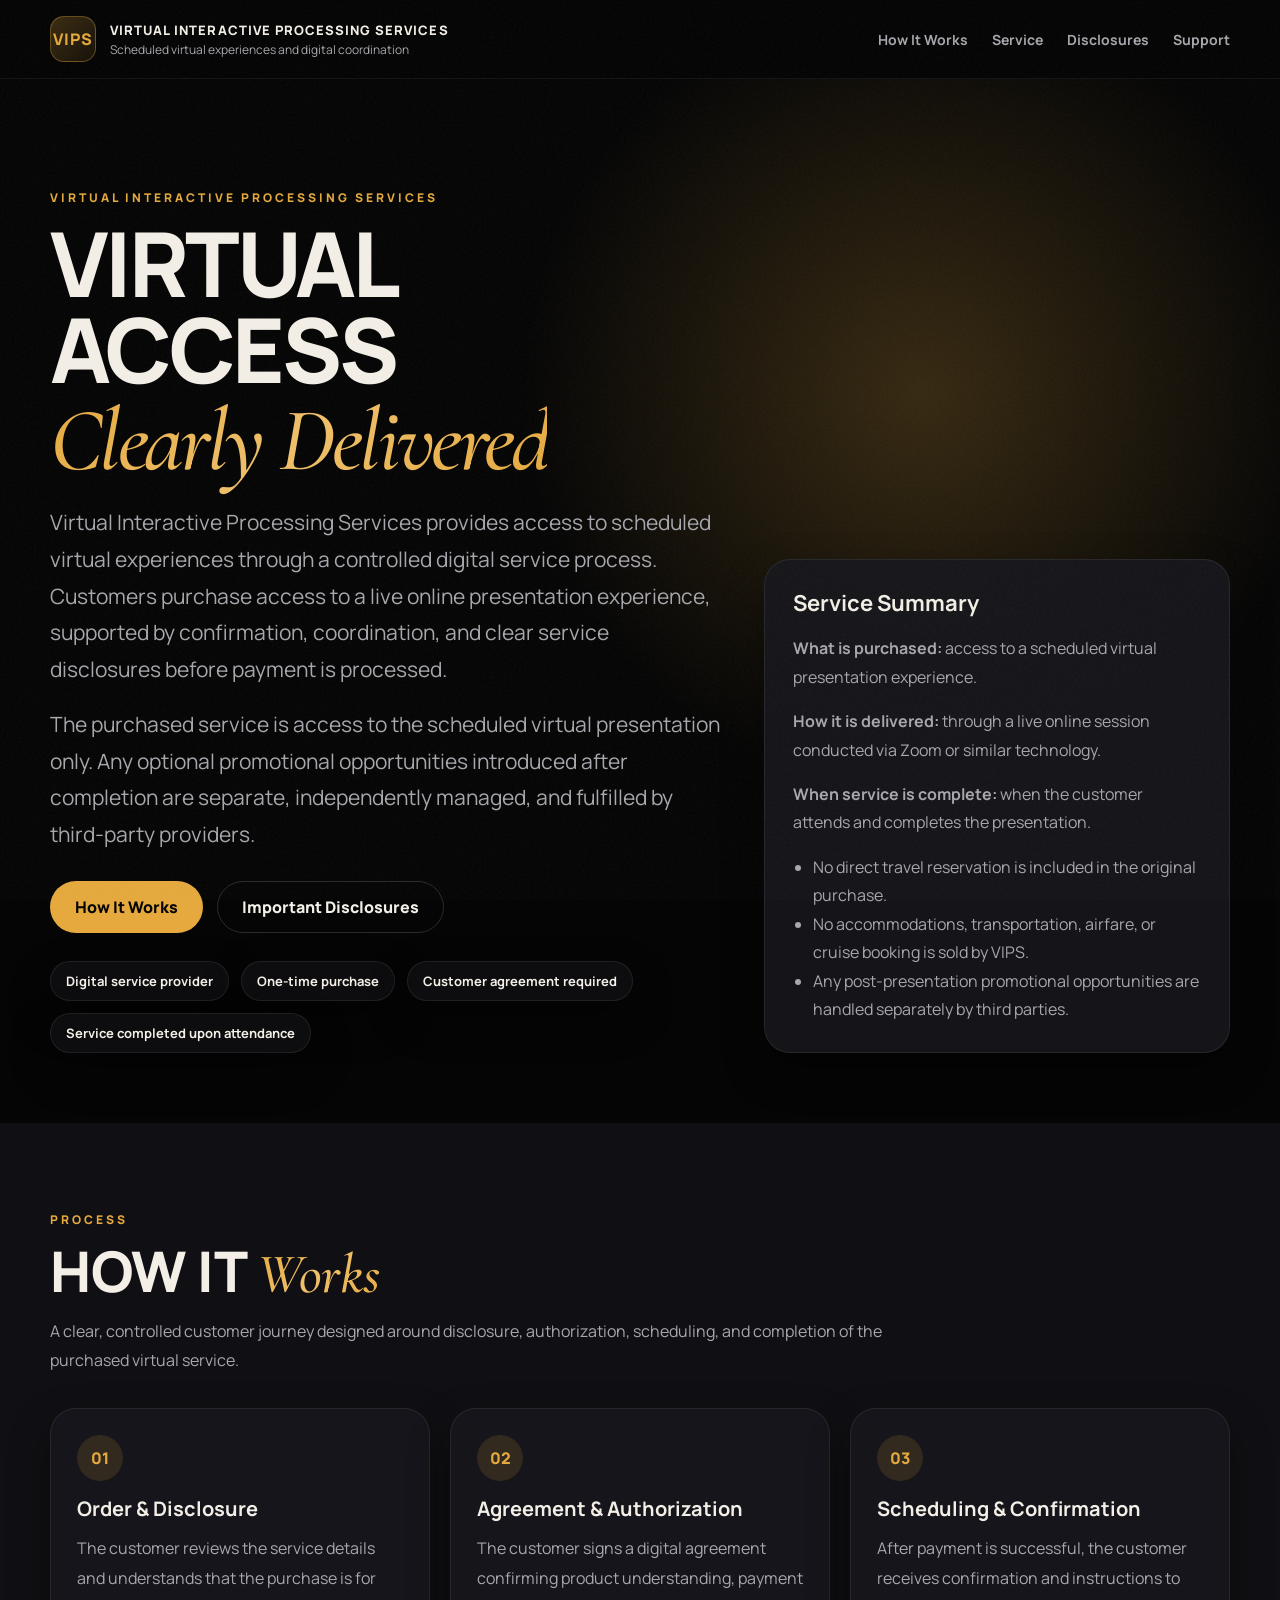
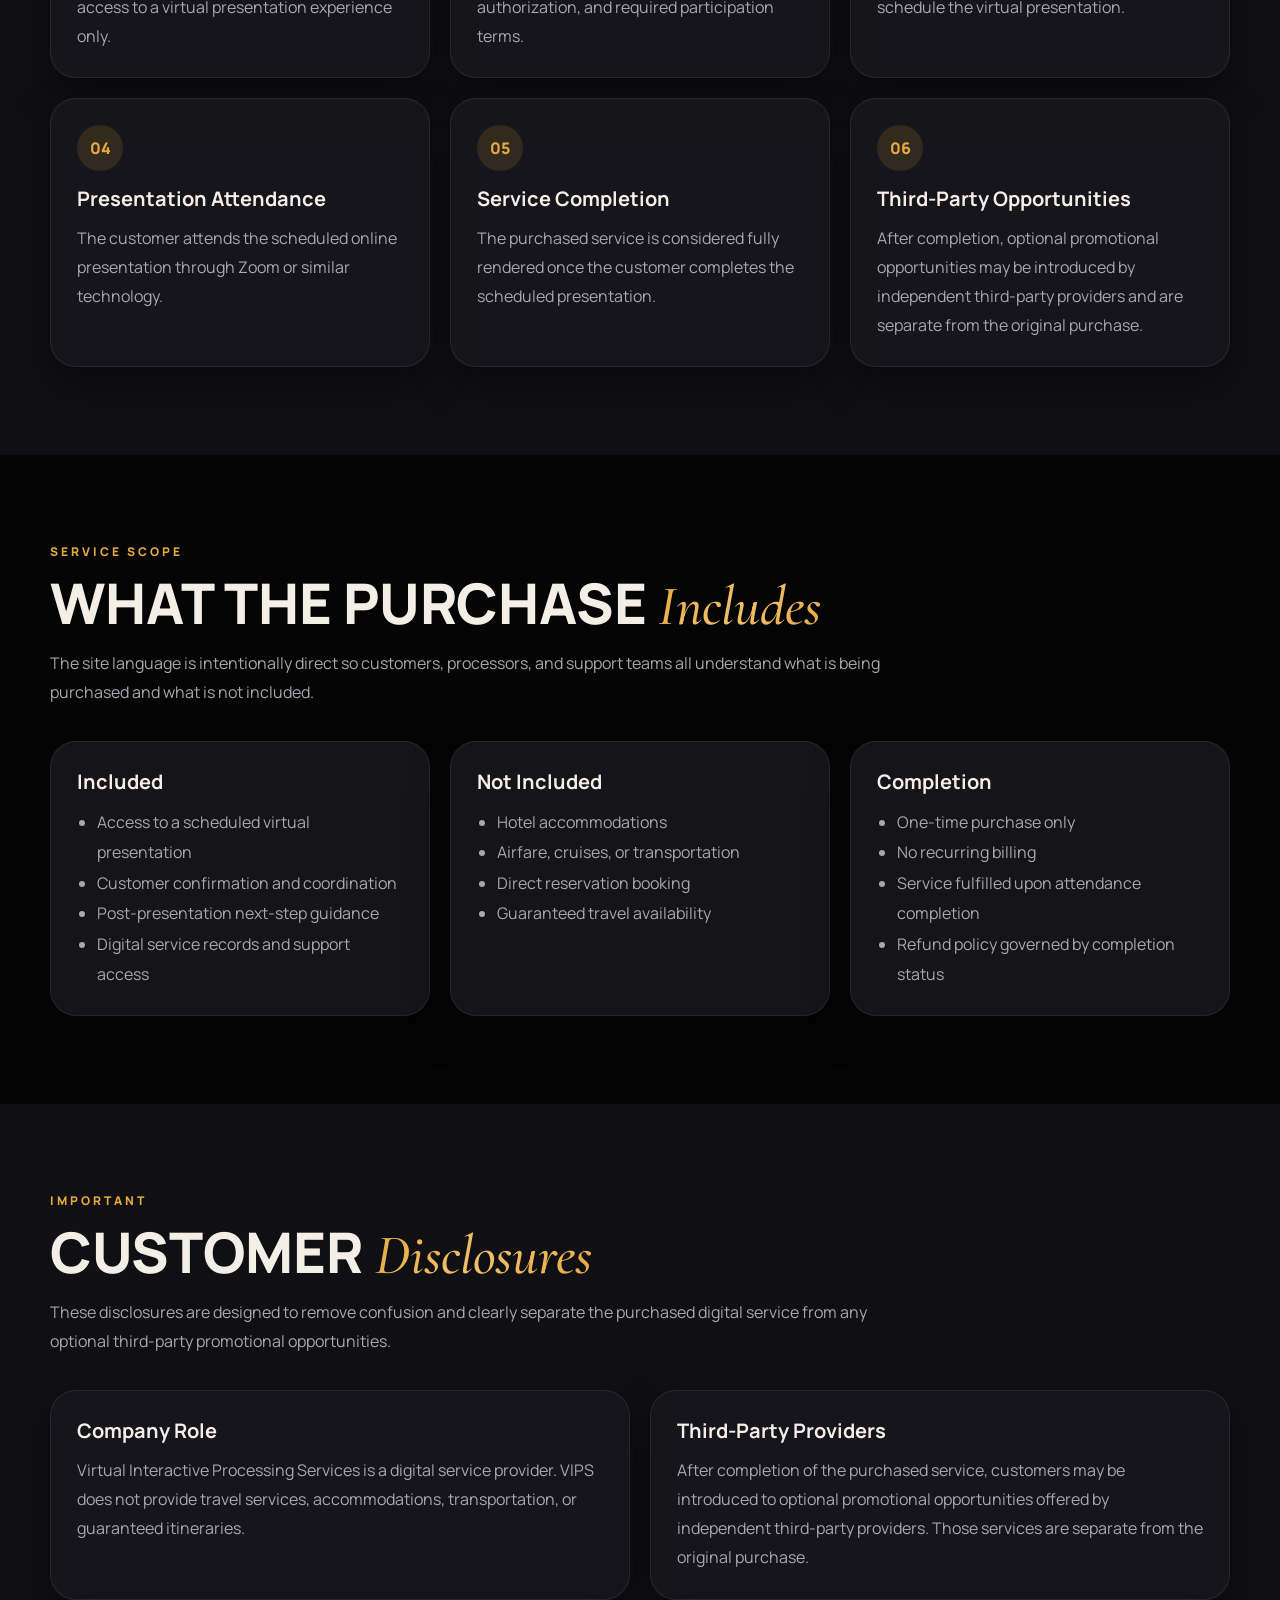
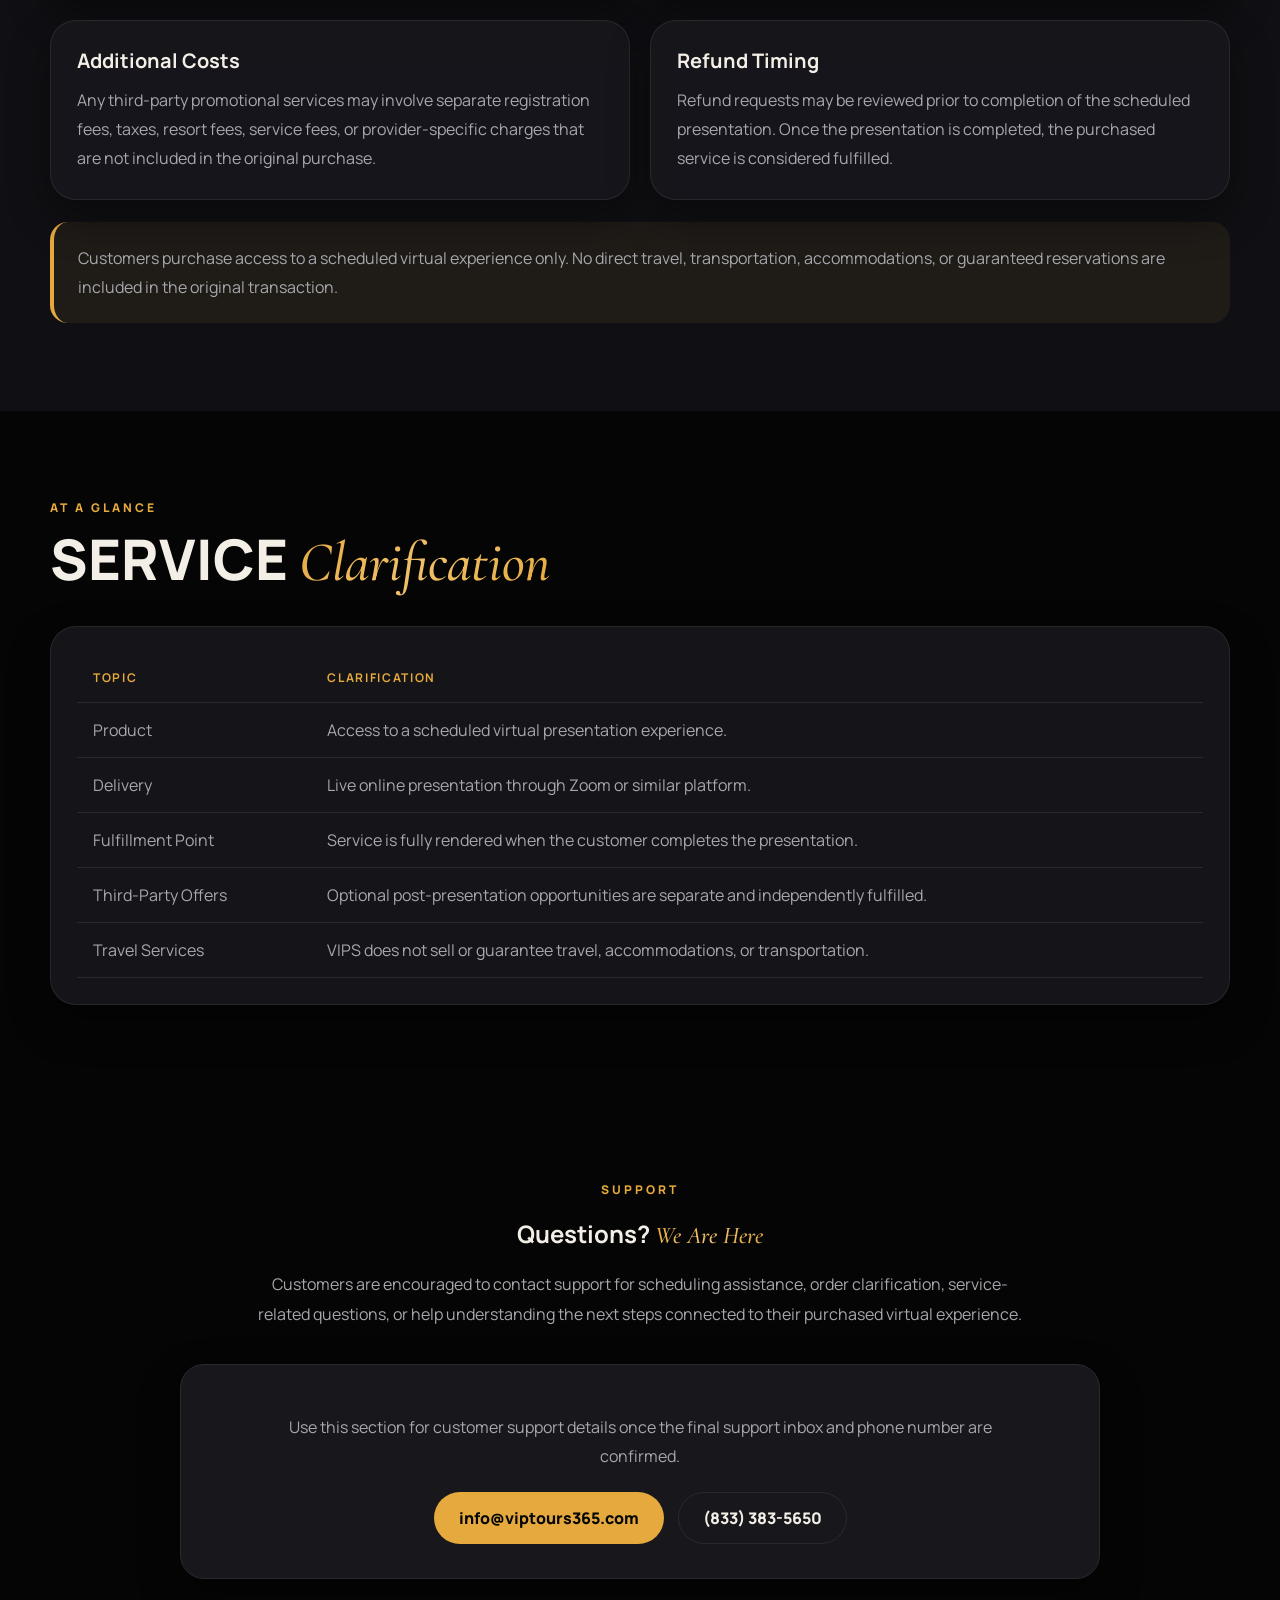
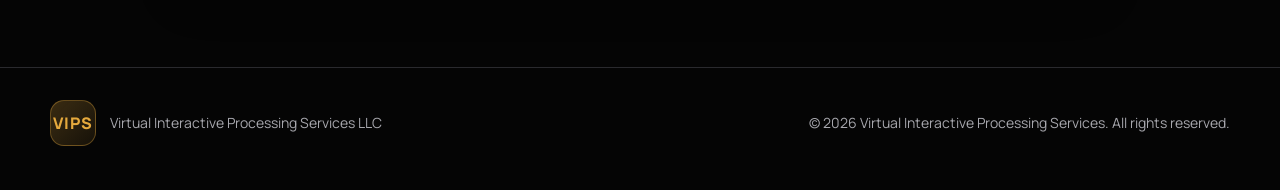
==== commit f73bf22c: "Update index.html" ====
--- a/index.html
+++ b/index.html
@@ -493,8 +493,8 @@
         <div class="contact-panel">
           <p>Use this section for customer support details once the final support inbox and phone number are confirmed.</p>
           <div class="contact-actions">
-            <a class="btn-primary" href="mailto:support@virtualinteractiveprocessingservices.com">support@virtualinteractiveprocessingservices.com</a>
-            <a class="btn-secondary" href="tel:8330000000">(833) 000-0000</a>
+            <a class="btn-primary" href="mailto:support@info@viptours365.com">info@viptours365.com</a>
+            <a class="btn-secondary" href="tel:8333835650">(833) 383-5650</a>
           </div>
         </div>
       </div>
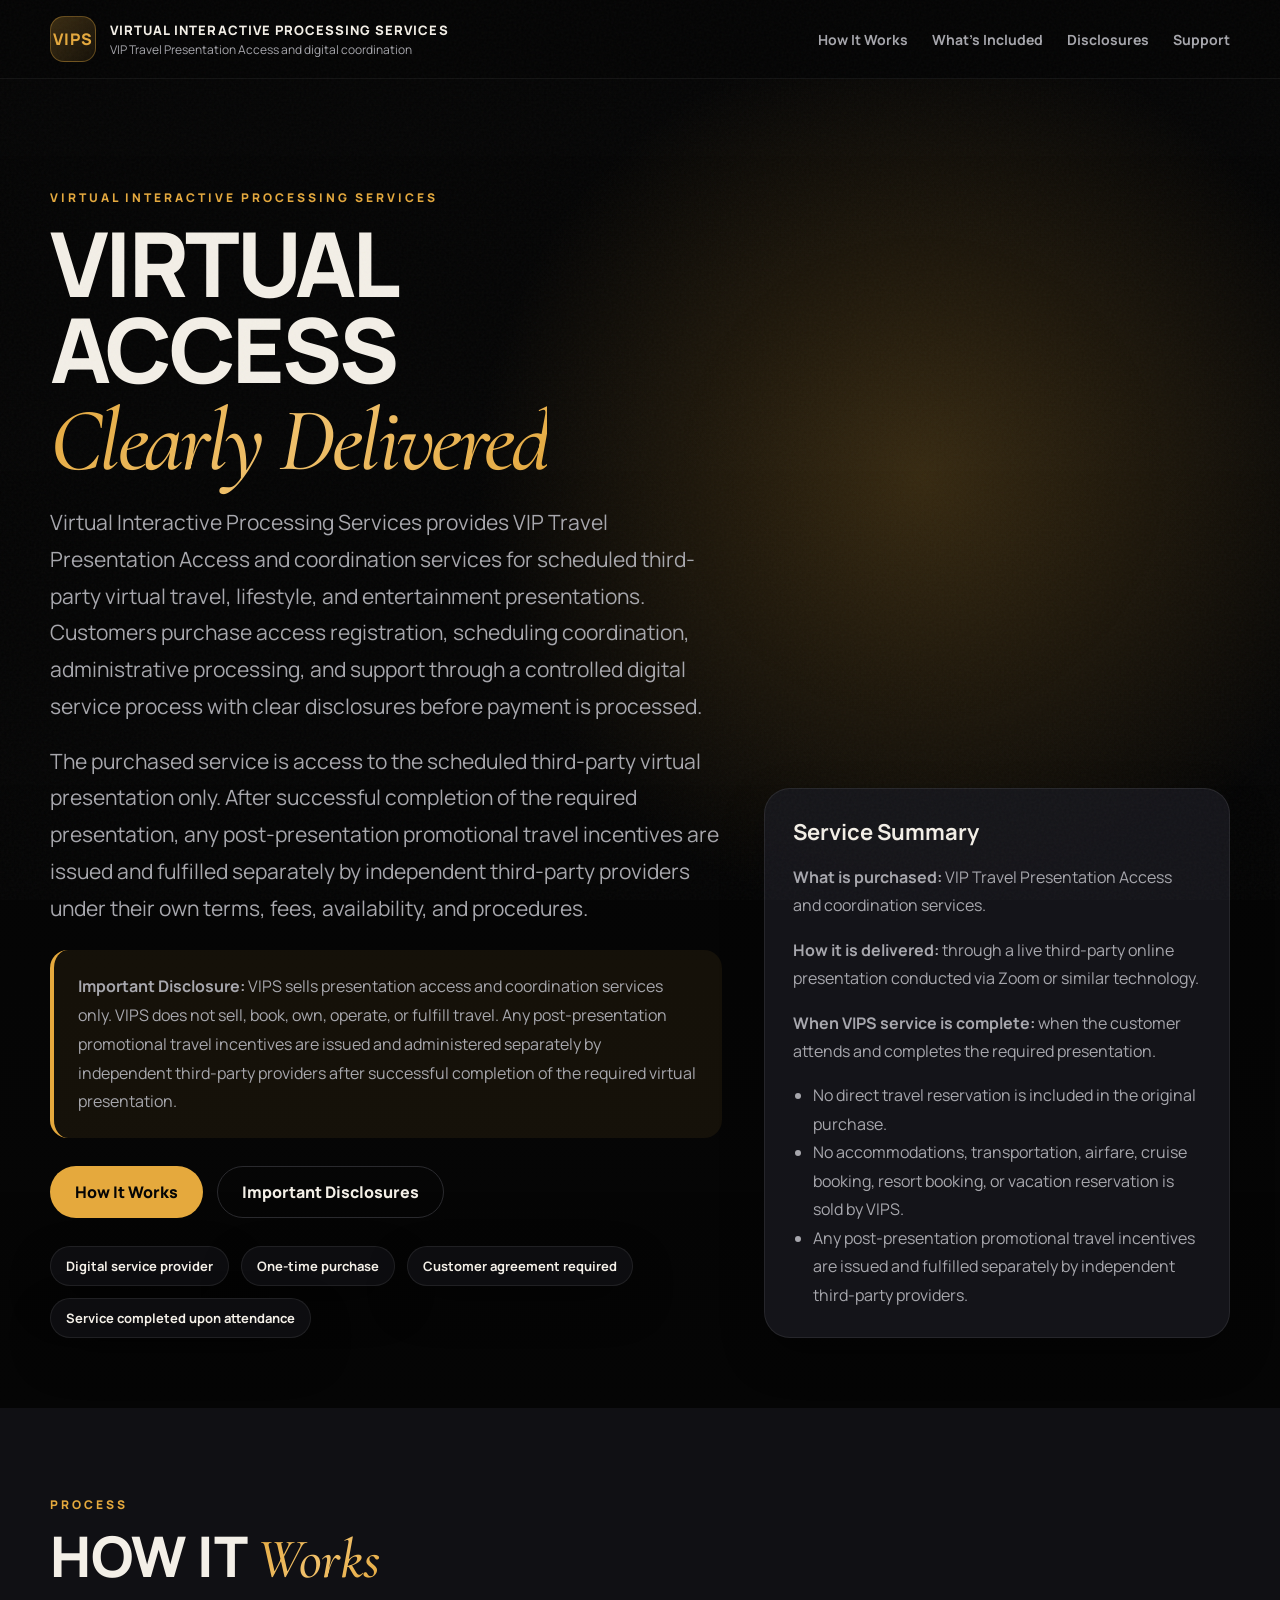
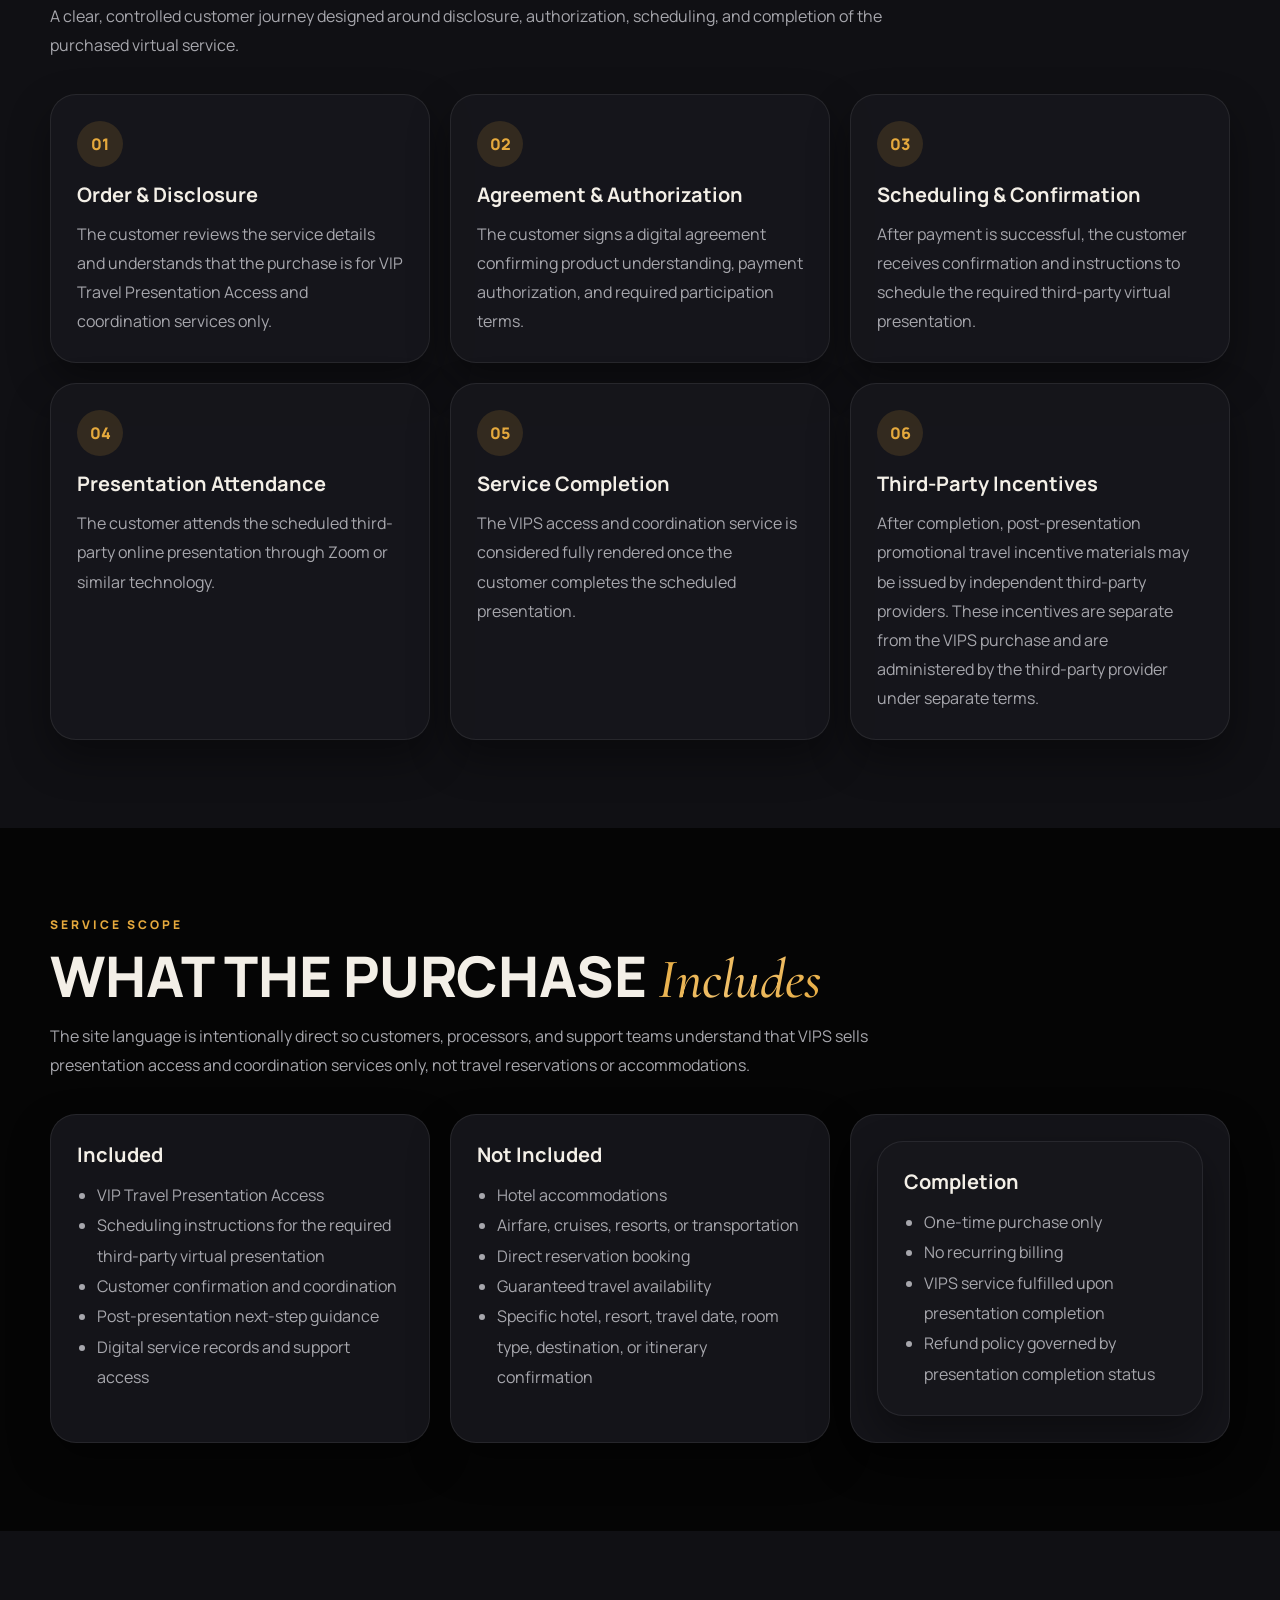
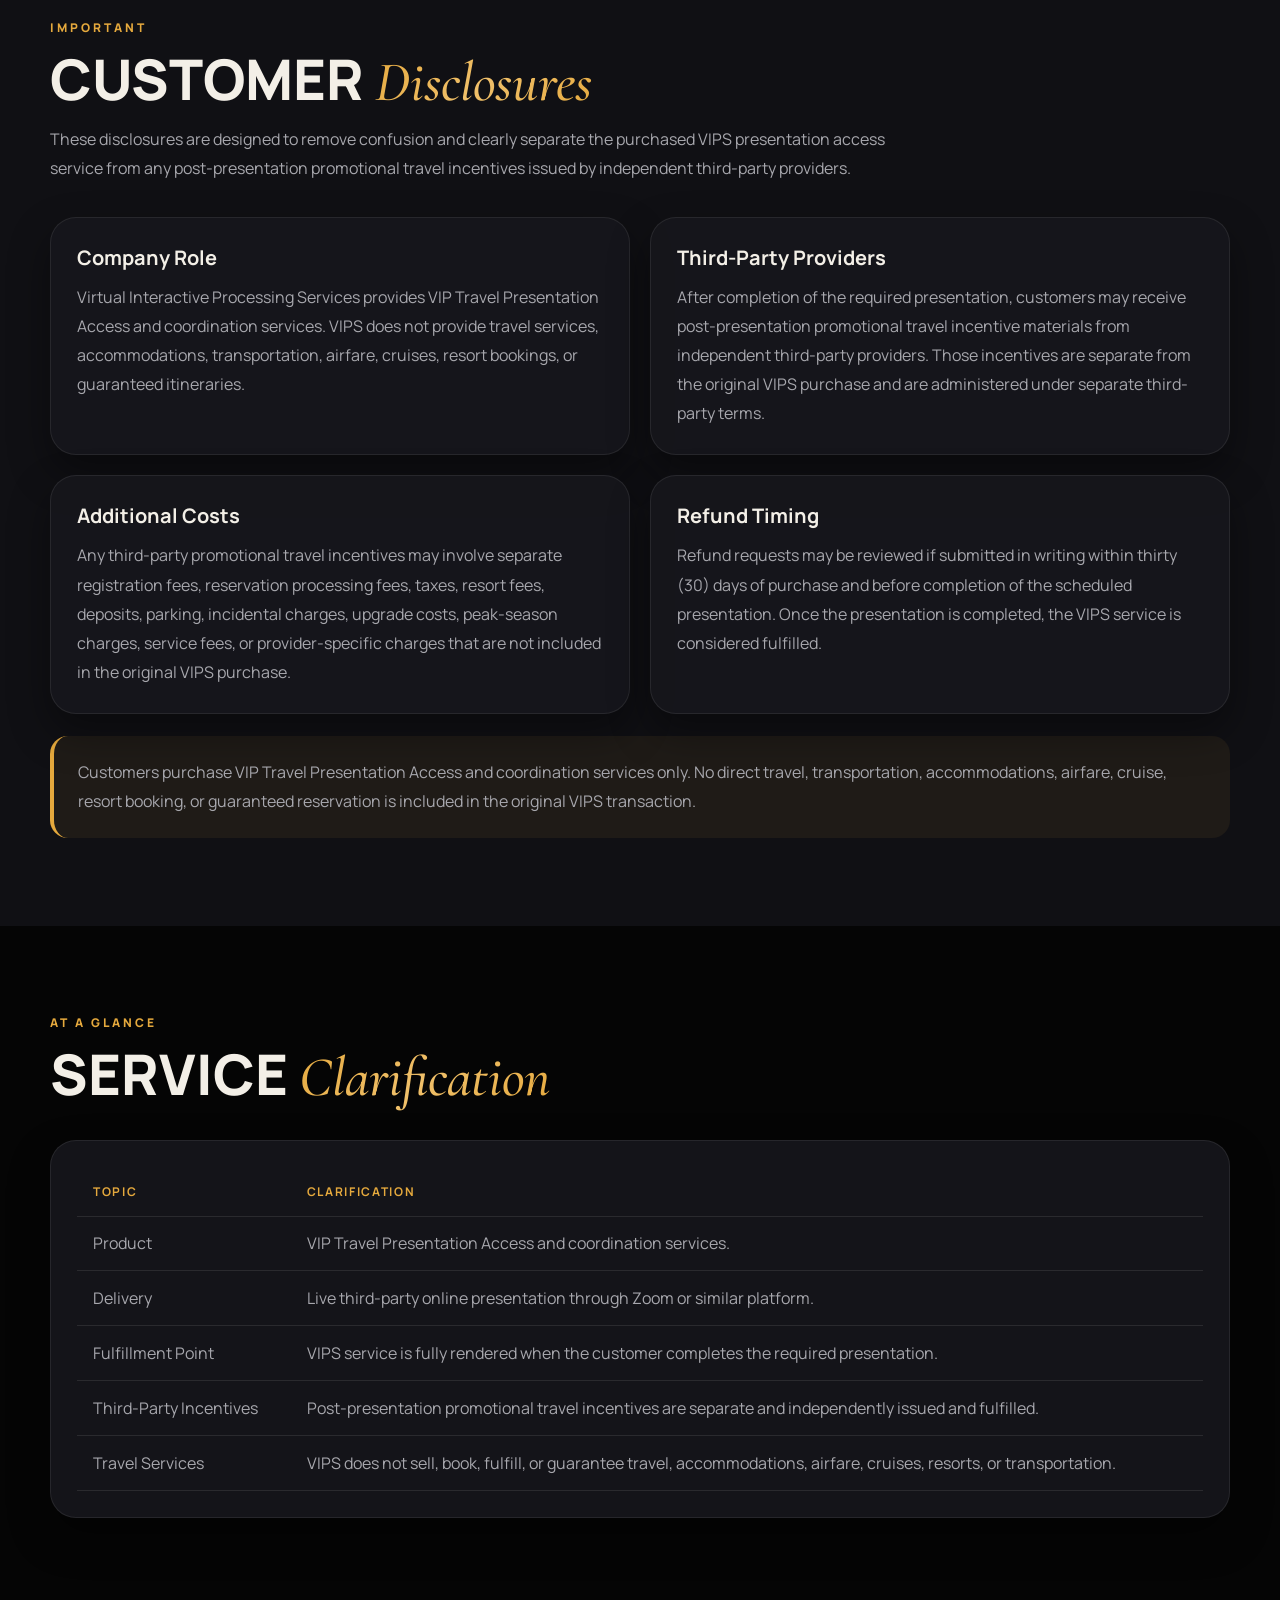
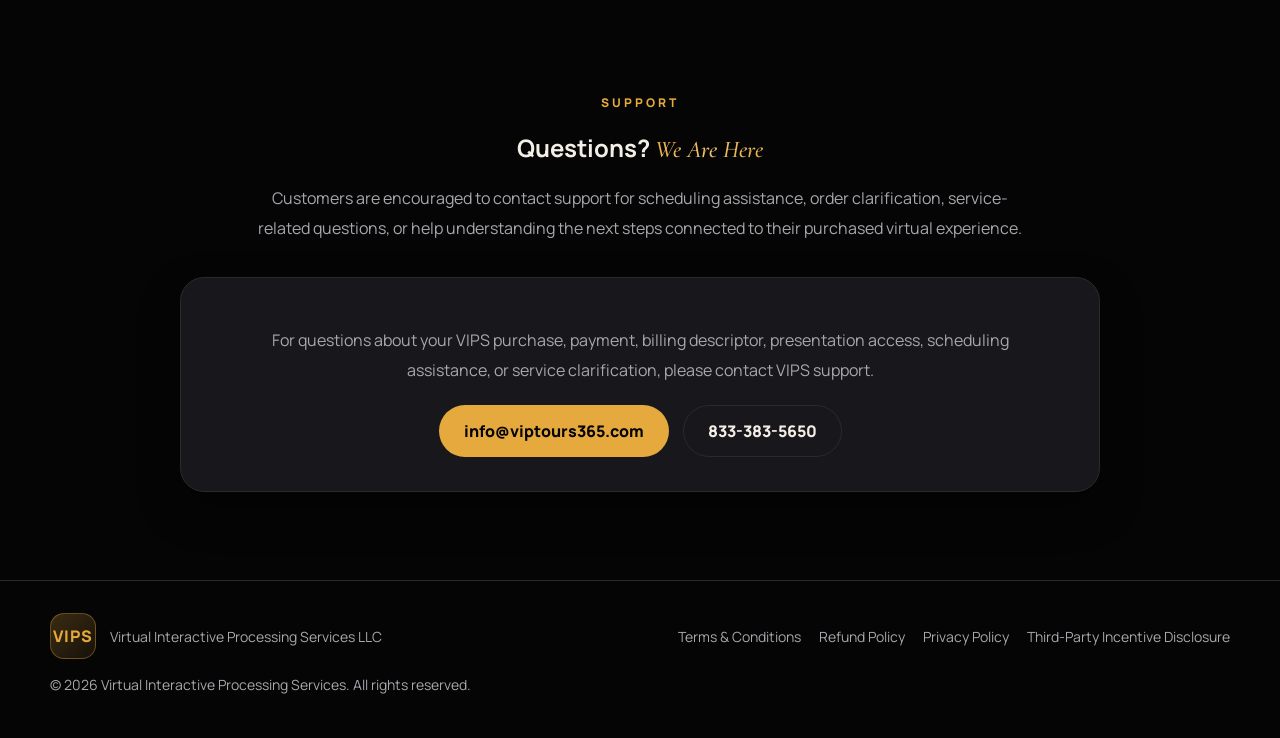
==== commit 6b2fcdb1: "Update index.html" ====
--- a/index.html
+++ b/index.html
@@ -3,8 +3,8 @@
 <head>
   <meta charset="UTF-8" />
   <meta name="viewport" content="width=device-width, initial-scale=1.0" />
-  <title>Virtual Interactive Processing Services | Scheduled Virtual Experiences</title>
-  <meta name="description" content="Virtual Interactive Processing Services provides access to scheduled virtual experiences, customer coordination, and clear digital service fulfillment through a controlled online presentation process." />
+  <title>VIPTours365 | VIP Travel Presentation Access & Coordination Services</title>
+<meta name="description" content="VIPTours365 provides VIP Travel Presentation Access and coordination services for scheduled third-party virtual travel, lifestyle, and entertainment presentations. VIPS does not sell, book, or fulfill travel accommodations, airfare, cruises, resorts, vacation packages, or reservations." />
   <link rel="preconnect" href="https://fonts.googleapis.com">
   <link rel="preconnect" href="https://fonts.gstatic.com" crossorigin>
   <link href="https://fonts.googleapis.com/css2?family=Cormorant+Garamond:wght@400;500;600;700&family=Manrope:wght@300;400;500;600;700;800&display=swap" rel="stylesheet">
@@ -279,12 +279,12 @@
         <div class="logo-mark">VIPS</div>
         <div class="brand-text">
           <div class="brand-title">Virtual Interactive Processing Services</div>
-          <div class="brand-subtitle">Scheduled virtual experiences and digital coordination</div>
+          <div class="brand-subtitle">VIP Travel Presentation Access and digital coordination</div>
         </div>
       </a>
       <nav class="nav">
         <a href="#how-it-works">How It Works</a>
-        <a href="#service">Service</a>
+        <a href="#service">What’s Included</a>
         <a href="#disclosures">Disclosures</a>
         <a href="#support">Support</a>
       </nav>
@@ -301,15 +301,20 @@
             <span class="font-elegant text-gold-gradient" style="text-transform:none; font-weight:500; font-style:italic;">Clearly Delivered</span>
           </h1>
           <p>
-            Virtual Interactive Processing Services provides access to scheduled virtual experiences through a controlled digital service process. Customers purchase access to a live online presentation experience, supported by confirmation, coordination, and clear service disclosures before payment is processed.
+            Virtual Interactive Processing Services provides VIP Travel Presentation Access and coordination services for scheduled third-party virtual travel, lifestyle, and entertainment presentations. Customers purchase access registration, scheduling coordination, administrative processing, and support through a controlled digital service process with clear disclosures before payment is processed.
           </p>
           <p>
-            The purchased service is access to the scheduled virtual presentation only. Any optional promotional opportunities introduced after completion are separate, independently managed, and fulfilled by third-party providers.
-          </p>
-          <div class="hero-actions">
-            <a class="btn-primary" href="#how-it-works">How It Works</a>
-            <a class="btn-secondary" href="#disclosures">Important Disclosures</a>
-          </div>
+  The purchased service is access to the scheduled third-party virtual presentation only. After successful completion of the required presentation, any post-presentation promotional travel incentives are issued and fulfilled separately by independent third-party providers under their own terms, fees, availability, and procedures.
+</p>
+
+<div class="statement" style="margin: 24px 0 0; max-width: 790px;">
+  <strong>Important Disclosure:</strong> VIPS sells presentation access and coordination services only. VIPS does not sell, book, own, operate, or fulfill travel. Any post-presentation promotional travel incentives are issued and administered separately by independent third-party providers after successful completion of the required virtual presentation.
+</div>
+
+<div class="hero-actions">
+  <a class="btn-primary" href="#how-it-works">How It Works</a>
+  <a class="btn-secondary" href="#disclosures">Important Disclosures</a>
+</div>
           <div class="trust-row">
             <div class="trust-pill">Digital service provider</div>
             <div class="trust-pill">One-time purchase</div>
@@ -319,16 +324,16 @@
         </div>
 
         <aside class="hero-card">
-          <h3>Service Summary</h3>
-          <p><strong>What is purchased:</strong> access to a scheduled virtual presentation experience.</p>
-          <p><strong>How it is delivered:</strong> through a live online session conducted via Zoom or similar technology.</p>
-          <p><strong>When service is complete:</strong> when the customer attends and completes the presentation.</p>
-          <ul>
-            <li>No direct travel reservation is included in the original purchase.</li>
-            <li>No accommodations, transportation, airfare, or cruise booking is sold by VIPS.</li>
-            <li>Any post-presentation promotional opportunities are handled separately by third parties.</li>
-          </ul>
-        </aside>
+  <h3>Service Summary</h3>
+  <p><strong>What is purchased:</strong> VIP Travel Presentation Access and coordination services.</p>
+  <p><strong>How it is delivered:</strong> through a live third-party online presentation conducted via Zoom or similar technology.</p>
+  <p><strong>When VIPS service is complete:</strong> when the customer attends and completes the required presentation.</p>
+  <ul>
+    <li>No direct travel reservation is included in the original purchase.</li>
+    <li>No accommodations, transportation, airfare, cruise booking, resort booking, or vacation reservation is sold by VIPS.</li>
+    <li>Any post-presentation promotional travel incentives are issued and fulfilled separately by independent third-party providers.</li>
+  </ul>
+</aside>
       </div>
     </section>
 
@@ -341,35 +346,35 @@
         </div>
         <div class="grid-3">
           <article class="process-card">
-            <div class="process-number">01</div>
-            <h3>Order & Disclosure</h3>
-            <p>The customer reviews the service details and understands that the purchase is for access to a virtual presentation experience only.</p>
-          </article>
+  <div class="process-number">01</div>
+  <h3>Order & Disclosure</h3>
+  <p>The customer reviews the service details and understands that the purchase is for VIP Travel Presentation Access and coordination services only.</p>
+</article>
           <article class="process-card">
             <div class="process-number">02</div>
             <h3>Agreement & Authorization</h3>
             <p>The customer signs a digital agreement confirming product understanding, payment authorization, and required participation terms.</p>
           </article>
           <article class="process-card">
-            <div class="process-number">03</div>
-            <h3>Scheduling & Confirmation</h3>
-            <p>After payment is successful, the customer receives confirmation and instructions to schedule the virtual presentation.</p>
-          </article>
+  <div class="process-number">03</div>
+  <h3>Scheduling & Confirmation</h3>
+  <p>After payment is successful, the customer receives confirmation and instructions to schedule the required third-party virtual presentation.</p>
+</article>
           <article class="process-card">
-            <div class="process-number">04</div>
-            <h3>Presentation Attendance</h3>
-            <p>The customer attends the scheduled online presentation through Zoom or similar technology.</p>
-          </article>
+  <div class="process-number">04</div>
+  <h3>Presentation Attendance</h3>
+  <p>The customer attends the scheduled third-party online presentation through Zoom or similar technology.</p>
+</article>
           <article class="process-card">
-            <div class="process-number">05</div>
-            <h3>Service Completion</h3>
-            <p>The purchased service is considered fully rendered once the customer completes the scheduled presentation.</p>
-          </article>
+  <div class="process-number">05</div>
+  <h3>Service Completion</h3>
+  <p>The VIPS access and coordination service is considered fully rendered once the customer completes the scheduled presentation.</p>
+</article>
           <article class="process-card">
-            <div class="process-number">06</div>
-            <h3>Third-Party Opportunities</h3>
-            <p>After completion, optional promotional opportunities may be introduced by independent third-party providers and are separate from the original purchase.</p>
-          </article>
+  <div class="process-number">06</div>
+  <h3>Third-Party Incentives</h3>
+  <p>After completion, post-presentation promotional travel incentive materials may be issued by independent third-party providers. These incentives are separate from the VIPS purchase and are administered by the third-party provider under separate terms.</p>
+</article>
         </div>
       </div>
     </section>
@@ -379,36 +384,39 @@
         <div class="section-head">
           <div class="section-label">Service Scope</div>
           <h2>What the Purchase <span class="font-elegant text-gold-gradient" style="text-transform:none; font-weight:500; font-style:italic;">Includes</span></h2>
-          <p>The site language is intentionally direct so customers, processors, and support teams all understand what is being purchased and what is not included.</p>
+          <p>The site language is intentionally direct so customers, processors, and support teams understand that VIPS sells presentation access and coordination services only, not travel reservations or accommodations.</p>
         </div>
         <div class="grid-3">
           <div class="info-card">
-            <h3>Included</h3>
-            <ul class="included-list">
-              <li>Access to a scheduled virtual presentation</li>
-              <li>Customer confirmation and coordination</li>
-              <li>Post-presentation next-step guidance</li>
-              <li>Digital service records and support access</li>
-            </ul>
-          </div>
+  <h3>Included</h3>
+  <ul class="included-list">
+    <li>VIP Travel Presentation Access</li>
+    <li>Scheduling instructions for the required third-party virtual presentation</li>
+    <li>Customer confirmation and coordination</li>
+    <li>Post-presentation next-step guidance</li>
+    <li>Digital service records and support access</li>
+  </ul>
+</div>
           <div class="info-card">
-            <h3>Not Included</h3>
-            <ul class="included-list">
-              <li>Hotel accommodations</li>
-              <li>Airfare, cruises, or transportation</li>
-              <li>Direct reservation booking</li>
-              <li>Guaranteed travel availability</li>
-            </ul>
-          </div>
+  <h3>Not Included</h3>
+  <ul class="included-list">
+    <li>Hotel accommodations</li>
+    <li>Airfare, cruises, resorts, or transportation</li>
+    <li>Direct reservation booking</li>
+    <li>Guaranteed travel availability</li>
+    <li>Specific hotel, resort, travel date, room type, destination, or itinerary confirmation</li>
+  </ul>
+</div>
           <div class="info-card">
-            <h3>Completion</h3>
-            <ul class="included-list">
-              <li>One-time purchase only</li>
-              <li>No recurring billing</li>
-              <li>Service fulfilled upon attendance completion</li>
-              <li>Refund policy governed by completion status</li>
-            </ul>
-          </div>
+            <div class="info-card">
+  <h3>Completion</h3>
+  <ul class="included-list">
+    <li>One-time purchase only</li>
+    <li>No recurring billing</li>
+    <li>VIPS service fulfilled upon presentation completion</li>
+    <li>Refund policy governed by presentation completion status</li>
+  </ul>
+</div>
         </div>
       </div>
     </section>
@@ -418,28 +426,28 @@
         <div class="section-head">
           <div class="section-label">Important</div>
           <h2>Customer <span class="font-elegant text-gold-gradient" style="text-transform:none; font-weight:500; font-style:italic;">Disclosures</span></h2>
-          <p>These disclosures are designed to remove confusion and clearly separate the purchased digital service from any optional third-party promotional opportunities.</p>
+          <p>These disclosures are designed to remove confusion and clearly separate the purchased VIPS presentation access service from any post-presentation promotional travel incentives issued by independent third-party providers.</p>
         </div>
         <div class="grid-2">
           <div class="notice-card">
-            <h3>Company Role</h3>
-            <p>Virtual Interactive Processing Services is a digital service provider. VIPS does not provide travel services, accommodations, transportation, or guaranteed itineraries.</p>
-          </div>
+  <h3>Company Role</h3>
+  <p>Virtual Interactive Processing Services provides VIP Travel Presentation Access and coordination services. VIPS does not provide travel services, accommodations, transportation, airfare, cruises, resort bookings, or guaranteed itineraries.</p>
+</div>
+         <div class="notice-card">
+  <h3>Third-Party Providers</h3>
+  <p>After completion of the required presentation, customers may receive post-presentation promotional travel incentive materials from independent third-party providers. Those incentives are separate from the original VIPS purchase and are administered under separate third-party terms.</p>
+</div>
           <div class="notice-card">
-            <h3>Third-Party Providers</h3>
-            <p>After completion of the purchased service, customers may be introduced to optional promotional opportunities offered by independent third-party providers. Those services are separate from the original purchase.</p>
-          </div>
+  <h3>Additional Costs</h3>
+  <p>Any third-party promotional travel incentives may involve separate registration fees, reservation processing fees, taxes, resort fees, deposits, parking, incidental charges, upgrade costs, peak-season charges, service fees, or provider-specific charges that are not included in the original VIPS purchase.</p>
+</div>
           <div class="notice-card">
-            <h3>Additional Costs</h3>
-            <p>Any third-party promotional services may involve separate registration fees, taxes, resort fees, service fees, or provider-specific charges that are not included in the original purchase.</p>
-          </div>
-          <div class="notice-card">
-            <h3>Refund Timing</h3>
-            <p>Refund requests may be reviewed prior to completion of the scheduled presentation. Once the presentation is completed, the purchased service is considered fulfilled.</p>
-          </div>
+  <h3>Refund Timing</h3>
+  <p>Refund requests may be reviewed if submitted in writing within thirty (30) days of purchase and before completion of the scheduled presentation. Once the presentation is completed, the VIPS service is considered fulfilled.</p>
+</div>
         </div>
         <div style="margin-top:22px" class="statement">
-          Customers purchase access to a scheduled virtual experience only. No direct travel, transportation, accommodations, or guaranteed reservations are included in the original transaction.
+          Customers purchase VIP Travel Presentation Access and coordination services only. No direct travel, transportation, accommodations, airfare, cruise, resort booking, or guaranteed reservation is included in the original VIPS transaction.
         </div>
       </div>
     </section>
@@ -460,26 +468,28 @@
             </thead>
             <tbody>
               <tr>
-                <td>Product</td>
-                <td>Access to a scheduled virtual presentation experience.</td>
-              </tr>
-              <tr>
-                <td>Delivery</td>
-                <td>Live online presentation through Zoom or similar platform.</td>
-              </tr>
-              <tr>
-                <td>Fulfillment Point</td>
-                <td>Service is fully rendered when the customer completes the presentation.</td>
-              </tr>
-              <tr>
-                <td>Third-Party Offers</td>
-                <td>Optional post-presentation opportunities are separate and independently fulfilled.</td>
-              </tr>
-              <tr>
-                <td>Travel Services</td>
-                <td>VIPS does not sell or guarantee travel, accommodations, or transportation.</td>
-              </tr>
-            </tbody>
+                <tbody>
+  <tr>
+    <td>Product</td>
+    <td>VIP Travel Presentation Access and coordination services.</td>
+  </tr>
+  <tr>
+    <td>Delivery</td>
+    <td>Live third-party online presentation through Zoom or similar platform.</td>
+  </tr>
+  <tr>
+    <td>Fulfillment Point</td>
+    <td>VIPS service is fully rendered when the customer completes the required presentation.</td>
+  </tr>
+  <tr>
+    <td>Third-Party Incentives</td>
+    <td>Post-presentation promotional travel incentives are separate and independently issued and fulfilled.</td>
+  </tr>
+  <tr>
+    <td>Travel Services</td>
+    <td>VIPS does not sell, book, fulfill, or guarantee travel, accommodations, airfare, cruises, resorts, or transportation.</td>
+  </tr>
+</tbody>
           </table>
         </div>
       </div>
@@ -491,24 +501,33 @@
         <h2>Questions? <span class="font-elegant text-gold-gradient" style="text-transform:none; font-weight:500; font-style:italic;">We Are Here</span></h2>
         <p>Customers are encouraged to contact support for scheduling assistance, order clarification, service-related questions, or help understanding the next steps connected to their purchased virtual experience.</p>
         <div class="contact-panel">
-          <p>Use this section for customer support details once the final support inbox and phone number are confirmed.</p>
-          <div class="contact-actions">
-            <a class="btn-primary" href="mailto:support@info@viptours365.com">info@viptours365.com</a>
-            <a class="btn-secondary" href="tel:8333835650">(833) 383-5650</a>
-          </div>
+  <p>For questions about your VIPS purchase, payment, billing descriptor, presentation access, scheduling assistance, or service clarification, please contact VIPS support.</p>
+  <div class="contact-actions">
+    <a class="btn-primary" href="mailto:info@viptours365.com">info@viptours365.com</a>
+    <a class="btn-secondary" href="tel:8333835650">833-383-5650</a>
+  </div>
+</div>
         </div>
       </div>
     </section>
   </main>
 
   <footer class="site-footer">
-    <div class="container footer-row">
-      <div class="brand">
-        <div class="logo-mark">VIPS</div>
-        <span>Virtual Interactive Processing Services LLC</span>
-      </div>
-      <p>© 2026 Virtual Interactive Processing Services. All rights reserved.</p>
+  <div class="container footer-row">
+    <div class="brand">
+      <div class="logo-mark">VIPS</div>
+      <span>Virtual Interactive Processing Services LLC</span>
     </div>
-  </footer>
+
+    <div style="display:flex; gap:18px; flex-wrap:wrap; justify-content:center;">
+      <a href="/terms.html" style="color:var(--text-secondary); font-size:14px;">Terms & Conditions</a>
+      <a href="/refund-policy.html" style="color:var(--text-secondary); font-size:14px;">Refund Policy</a>
+      <a href="/privacy-policy.html" style="color:var(--text-secondary); font-size:14px;">Privacy Policy</a>
+      <a href="/third-party-disclosure.html" style="color:var(--text-secondary); font-size:14px;">Third-Party Incentive Disclosure</a>
+    </div>
+
+    <p>© 2026 Virtual Interactive Processing Services. All rights reserved.</p>
+  </div>
+</footer>
 </body>
 </html>
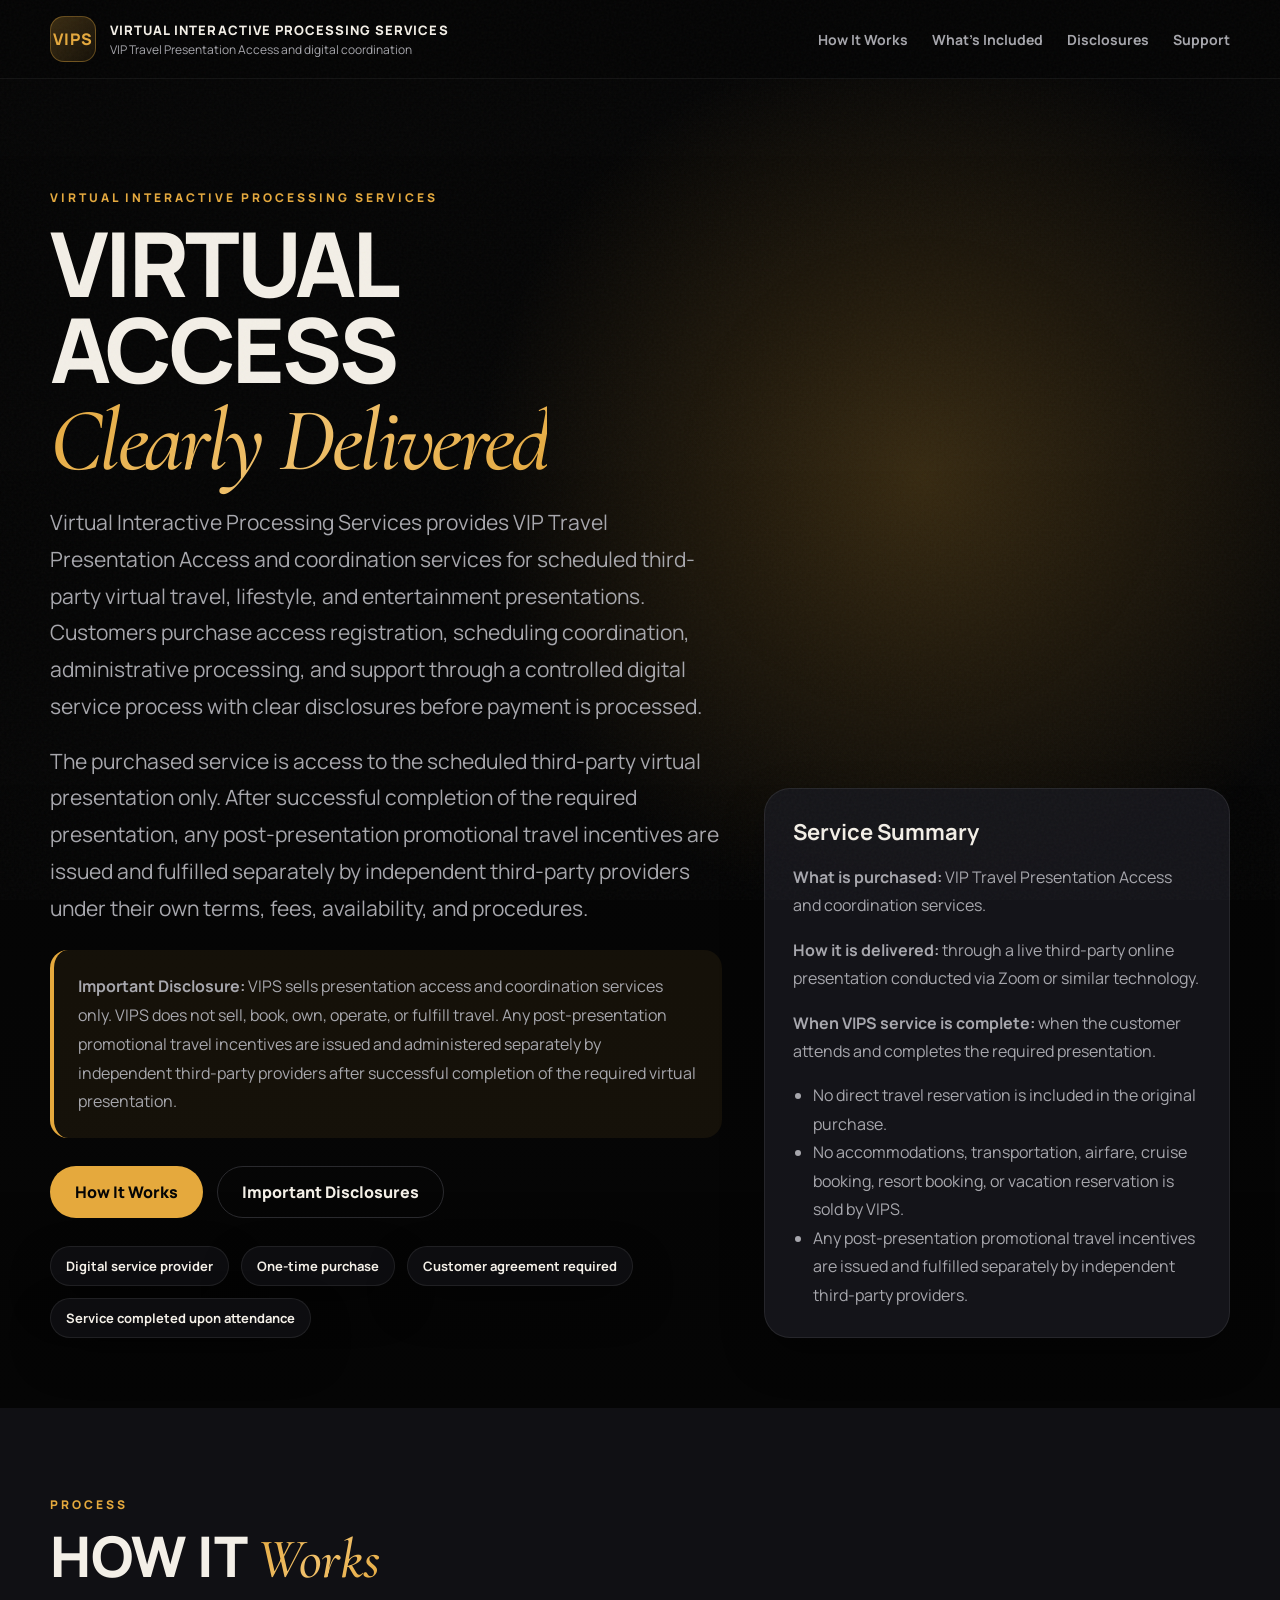
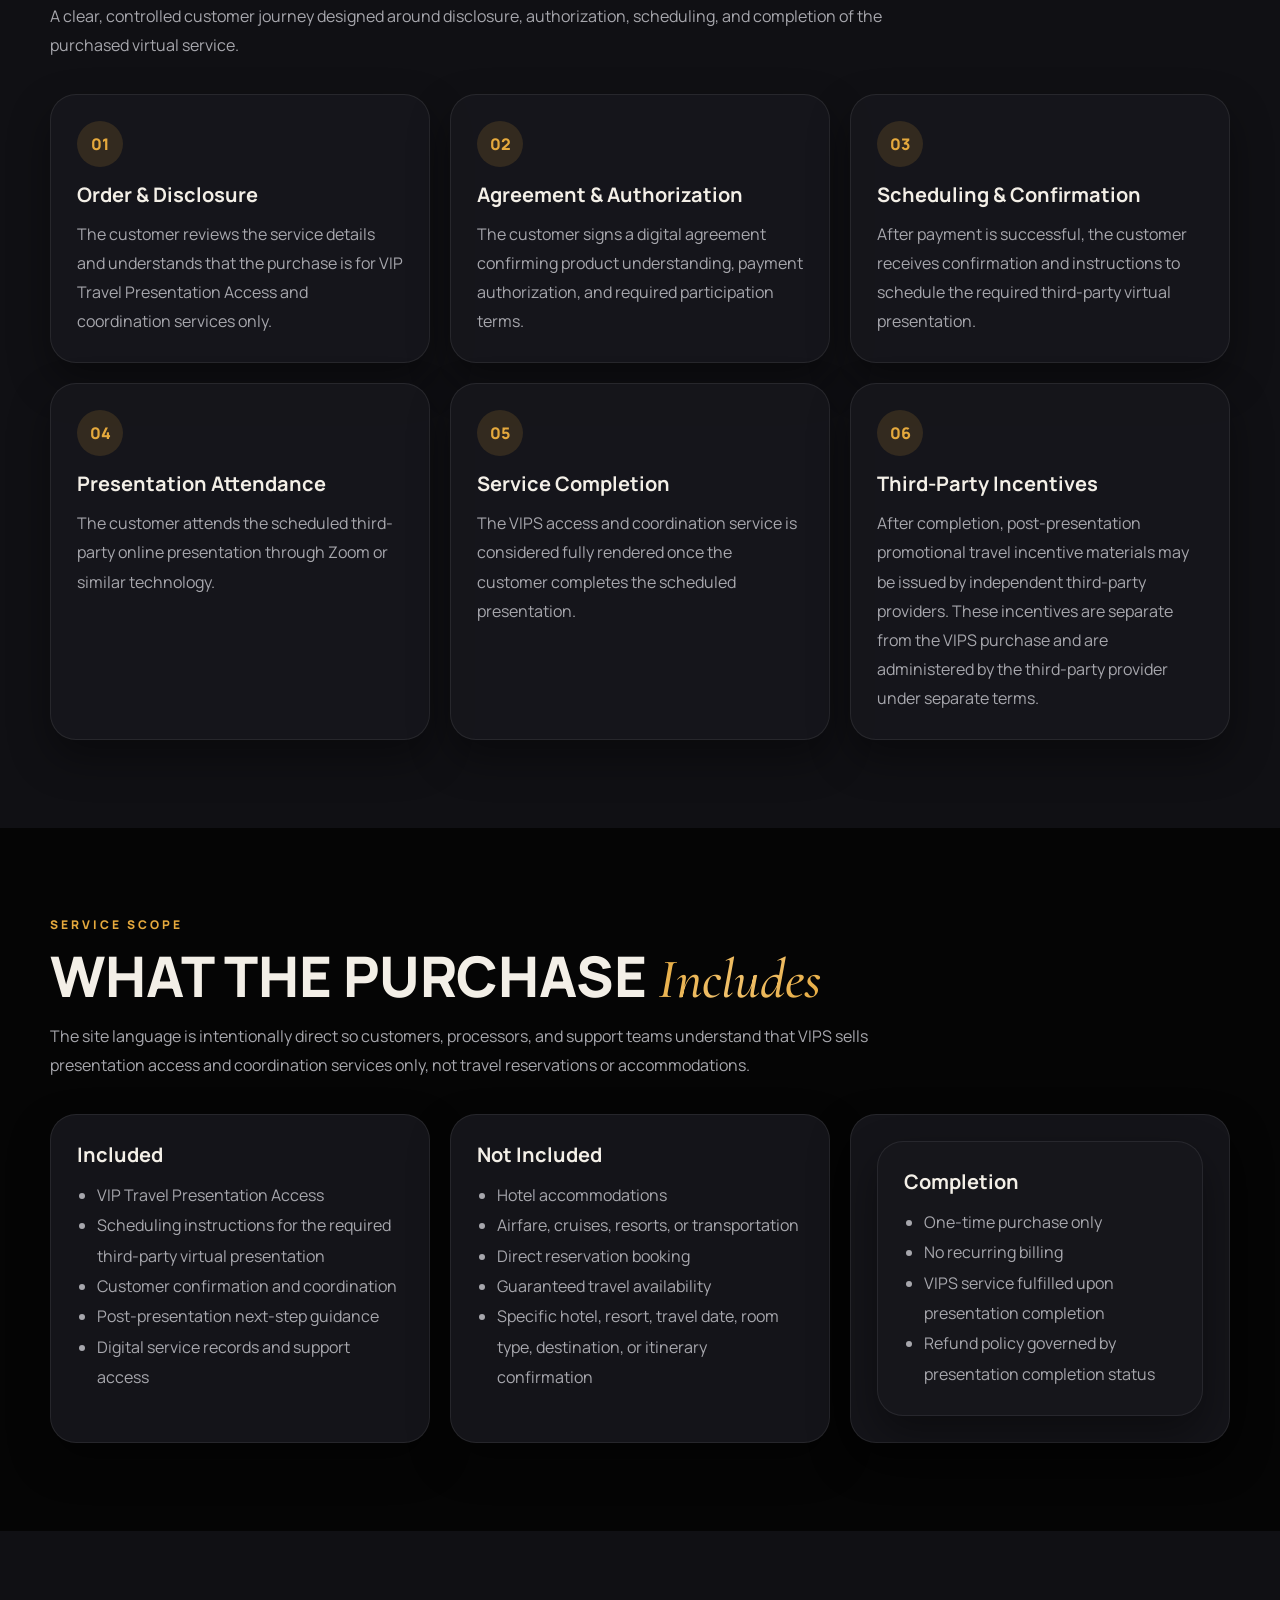
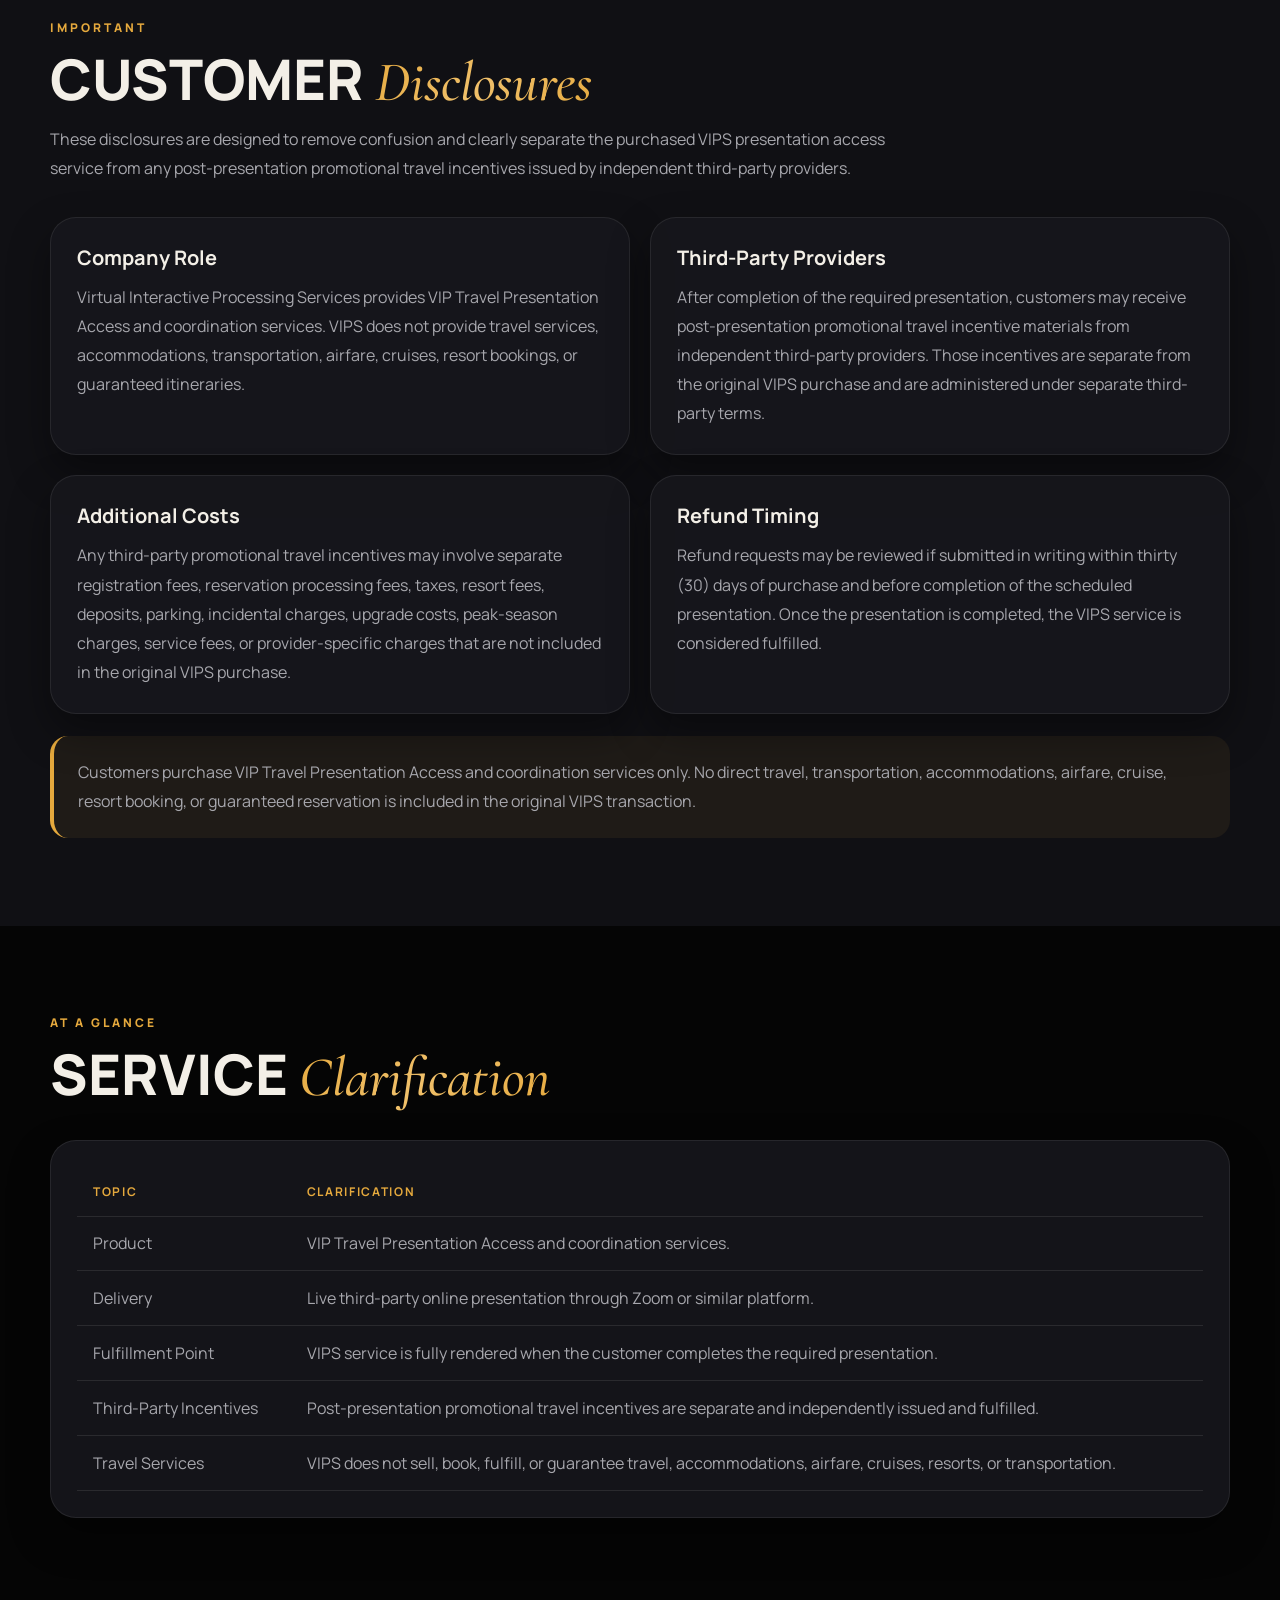
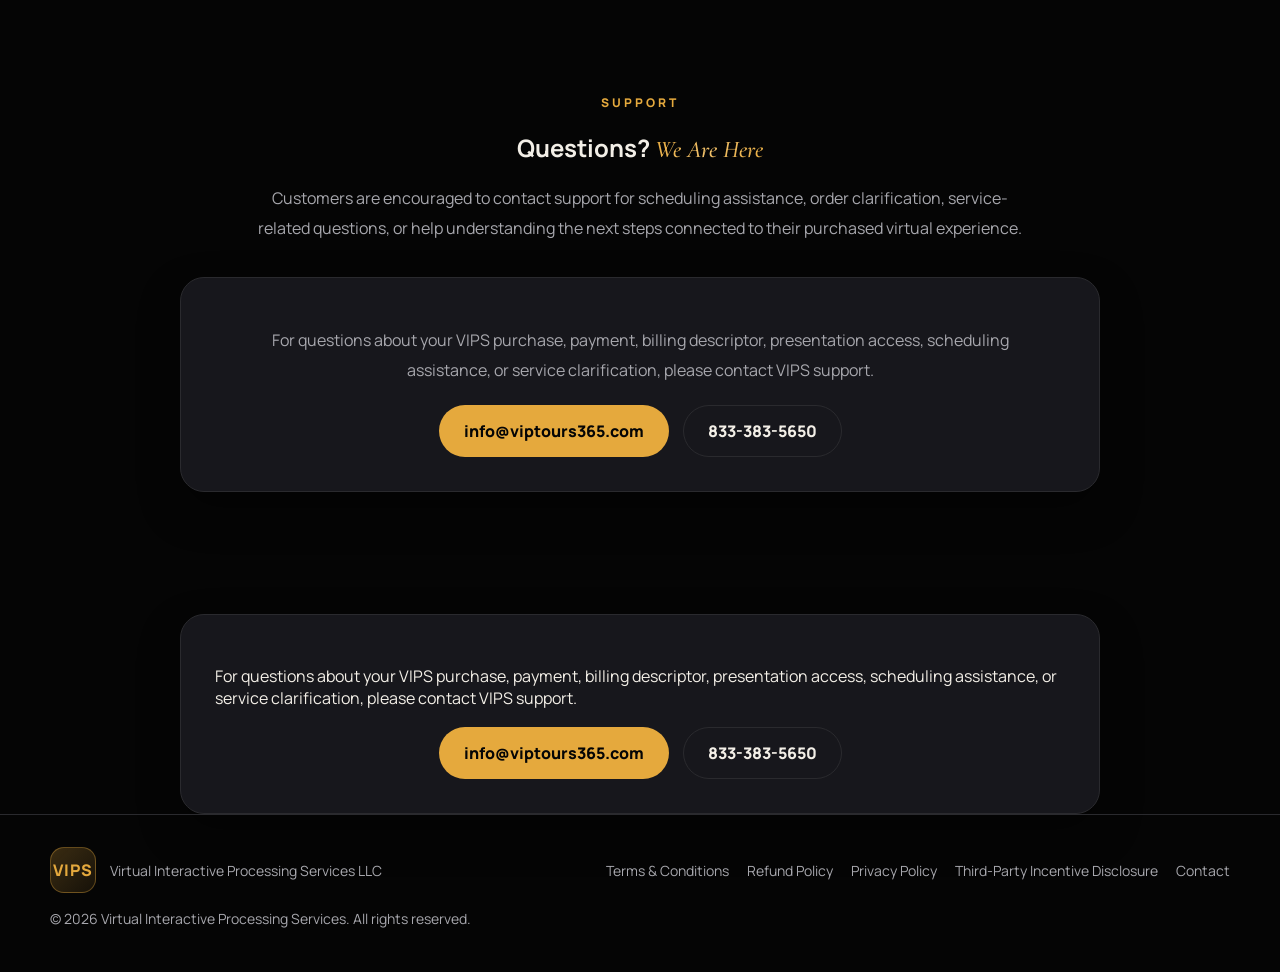
==== commit f2e05211: "Update index.html" ====
--- a/index.html
+++ b/index.html
@@ -512,22 +512,34 @@
     </section>
   </main>
 
+          <div class="contact-panel">
+          <p>For questions about your VIPS purchase, payment, billing descriptor, presentation access, scheduling assistance, or service clarification, please contact VIPS support.</p>
+          <div class="contact-actions">
+            <a class="btn-primary" href="mailto:info@viptours365.com">info@viptours365.com</a>
+            <a class="btn-secondary" href="tel:8333835650">833-383-5650</a>
+          </div>
+        </div>
+      </div>
+    </section>
+  </main>
+
   <footer class="site-footer">
-  <div class="container footer-row">
-    <div class="brand">
-      <div class="logo-mark">VIPS</div>
-      <span>Virtual Interactive Processing Services LLC</span>
+    <div class="container footer-row">
+      <div class="brand">
+        <div class="logo-mark">VIPS</div>
+        <span>Virtual Interactive Processing Services LLC</span>
+      </div>
+
+      <div style="display:flex; gap:18px; flex-wrap:wrap; justify-content:center;">
+        <a href="/terms.html" style="color:var(--text-secondary); font-size:14px;">Terms & Conditions</a>
+        <a href="/refund-policy.html" style="color:var(--text-secondary); font-size:14px;">Refund Policy</a>
+        <a href="/privacy-policy.html" style="color:var(--text-secondary); font-size:14px;">Privacy Policy</a>
+        <a href="/third-party-disclosure.html" style="color:var(--text-secondary); font-size:14px;">Third-Party Incentive Disclosure</a>
+        <a href="/contact.html" style="color:var(--text-secondary); font-size:14px;">Contact</a>
+      </div>
+
+      <p>© 2026 Virtual Interactive Processing Services. All rights reserved.</p>
     </div>
-
-    <div style="display:flex; gap:18px; flex-wrap:wrap; justify-content:center;">
-      <a href="/terms.html" style="color:var(--text-secondary); font-size:14px;">Terms & Conditions</a>
-      <a href="/refund-policy.html" style="color:var(--text-secondary); font-size:14px;">Refund Policy</a>
-      <a href="/privacy-policy.html" style="color:var(--text-secondary); font-size:14px;">Privacy Policy</a>
-      <a href="/third-party-disclosure.html" style="color:var(--text-secondary); font-size:14px;">Third-Party Incentive Disclosure</a>
-    </div>
-
-    <p>© 2026 Virtual Interactive Processing Services. All rights reserved.</p>
-  </div>
-</footer>
+  </footer>
 </body>
 </html>
